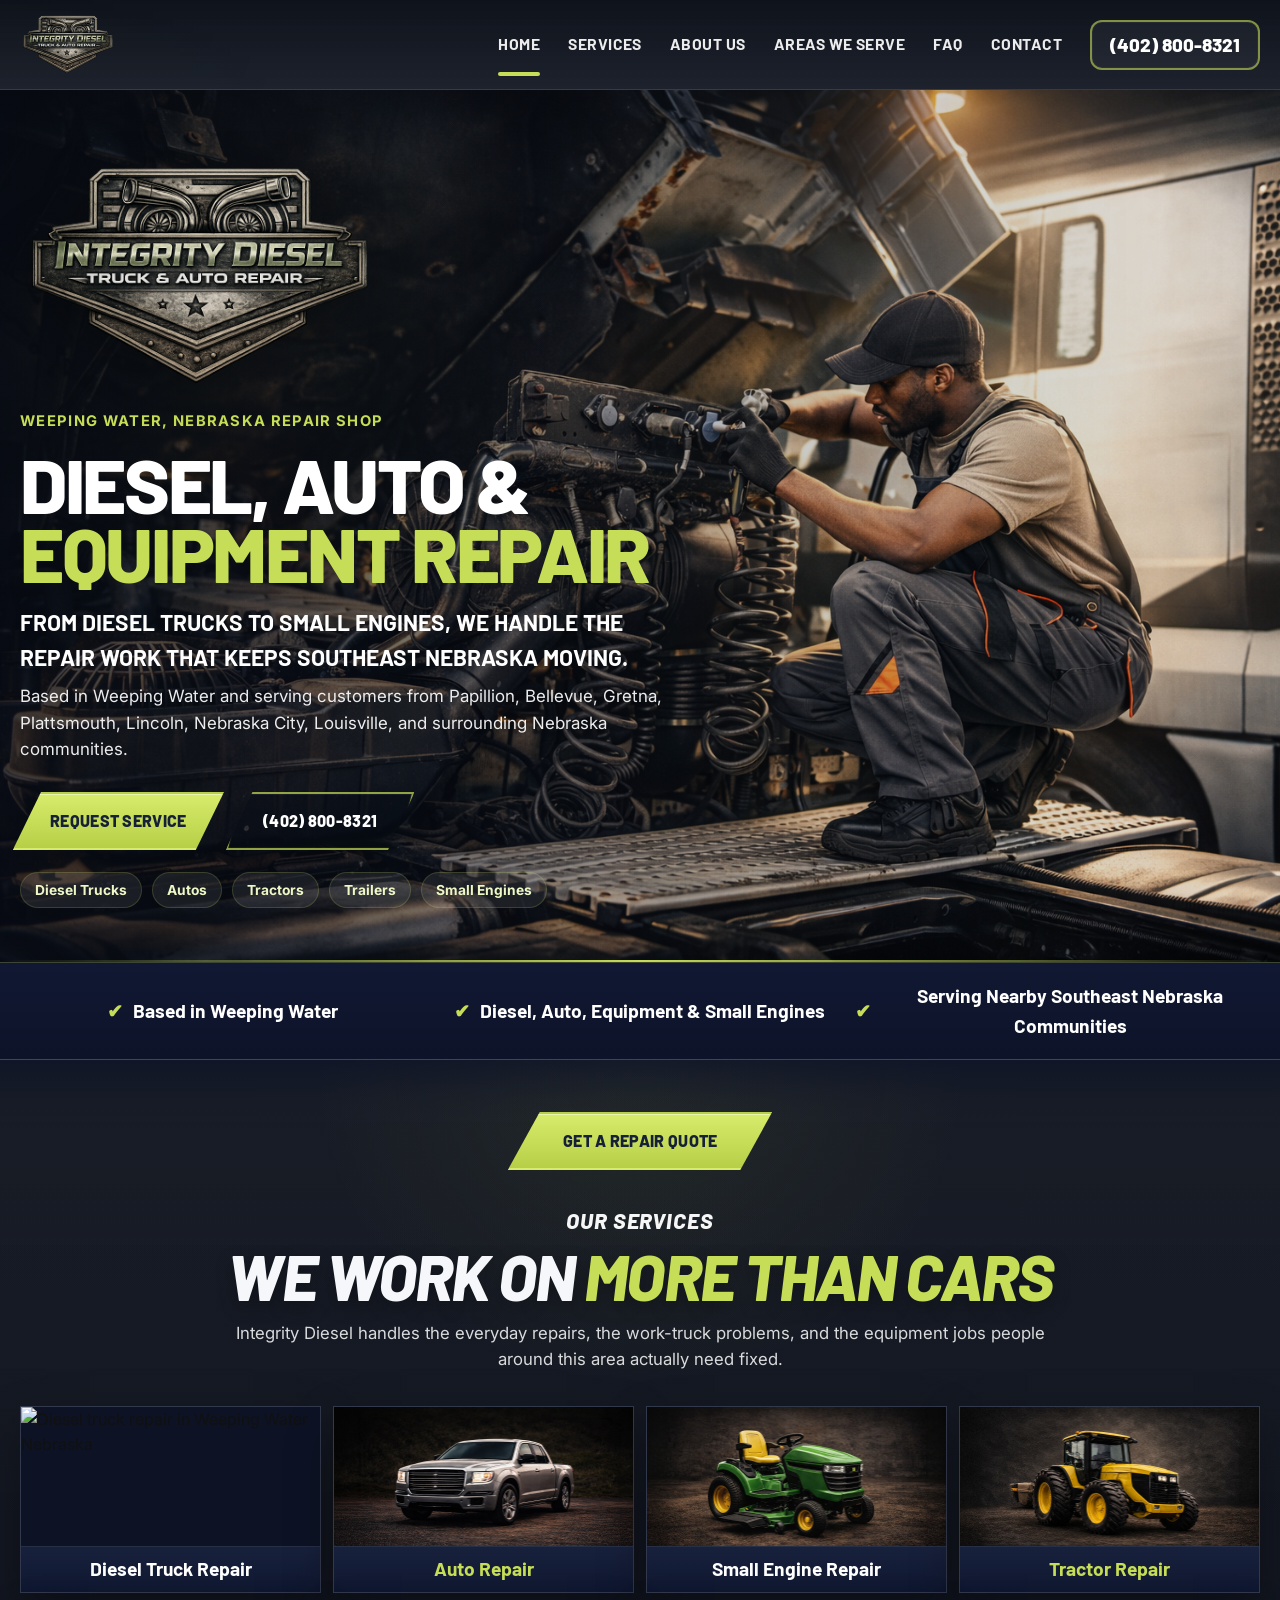
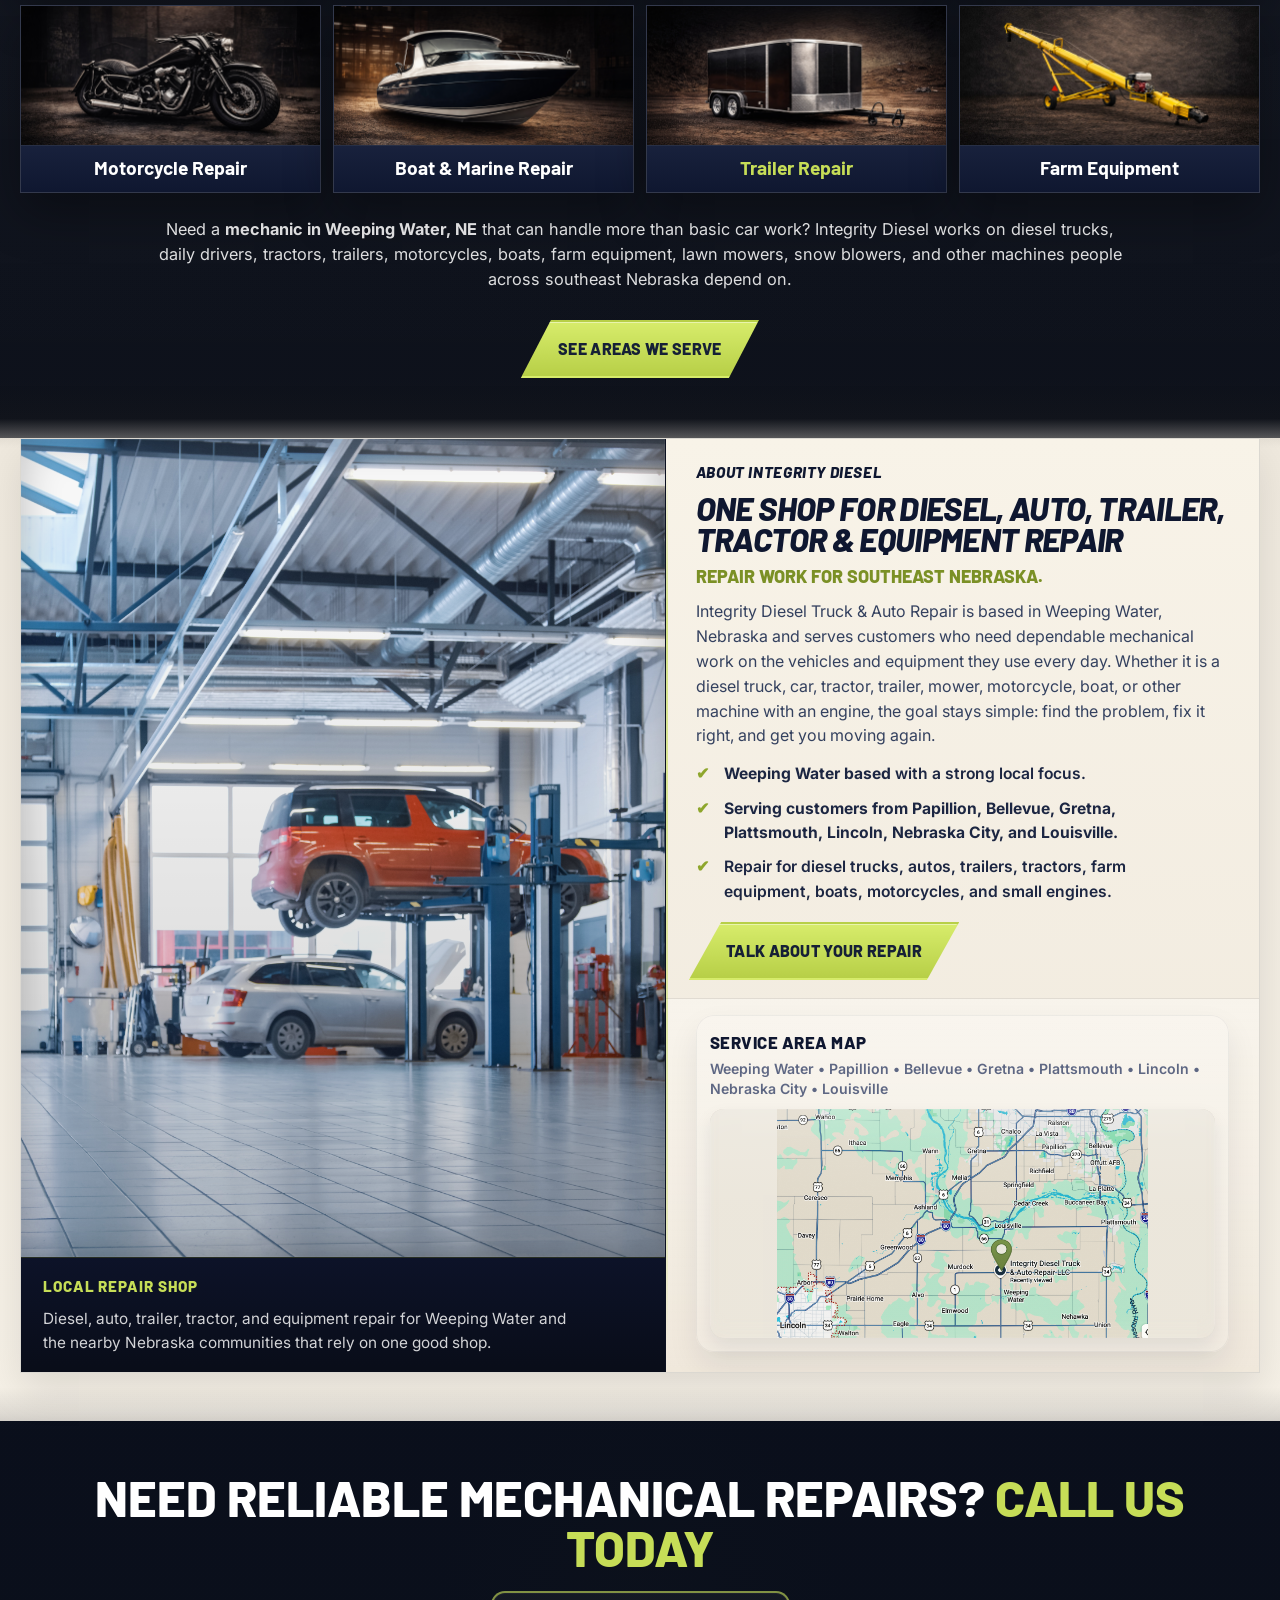
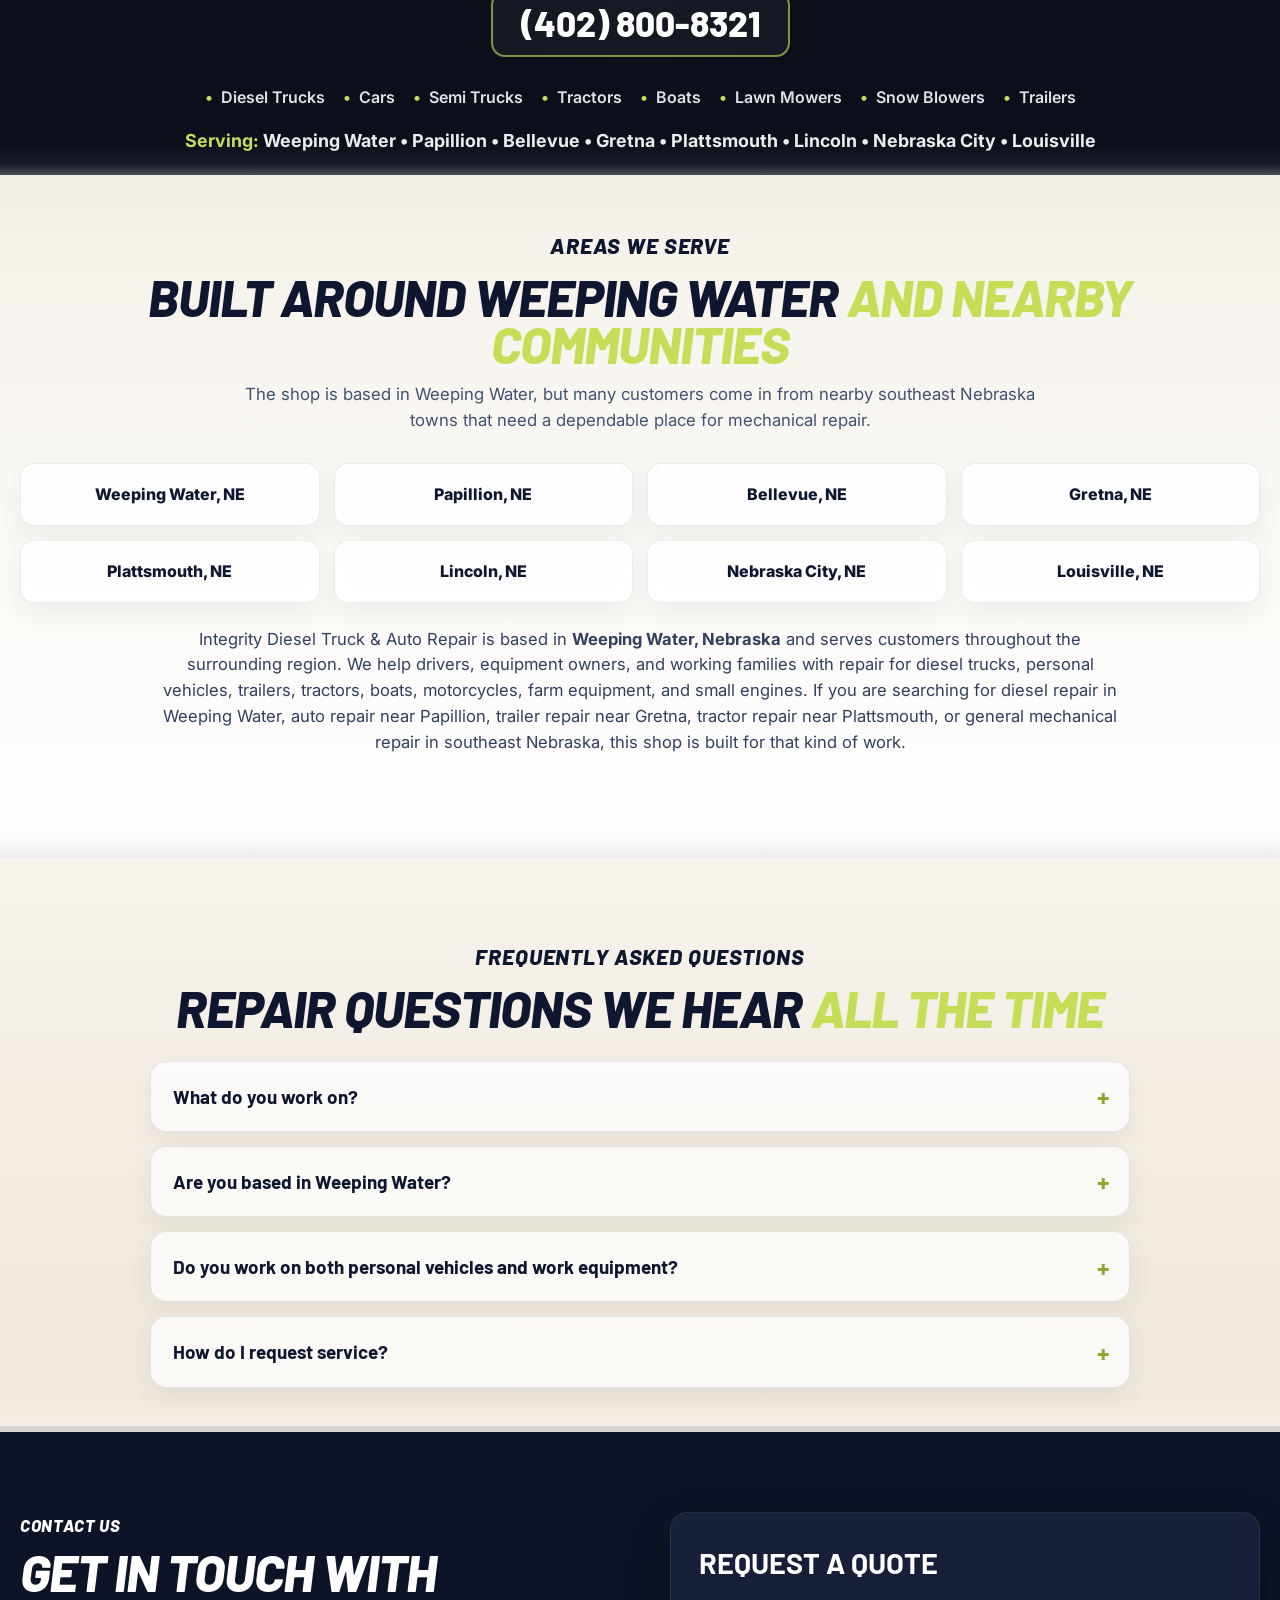
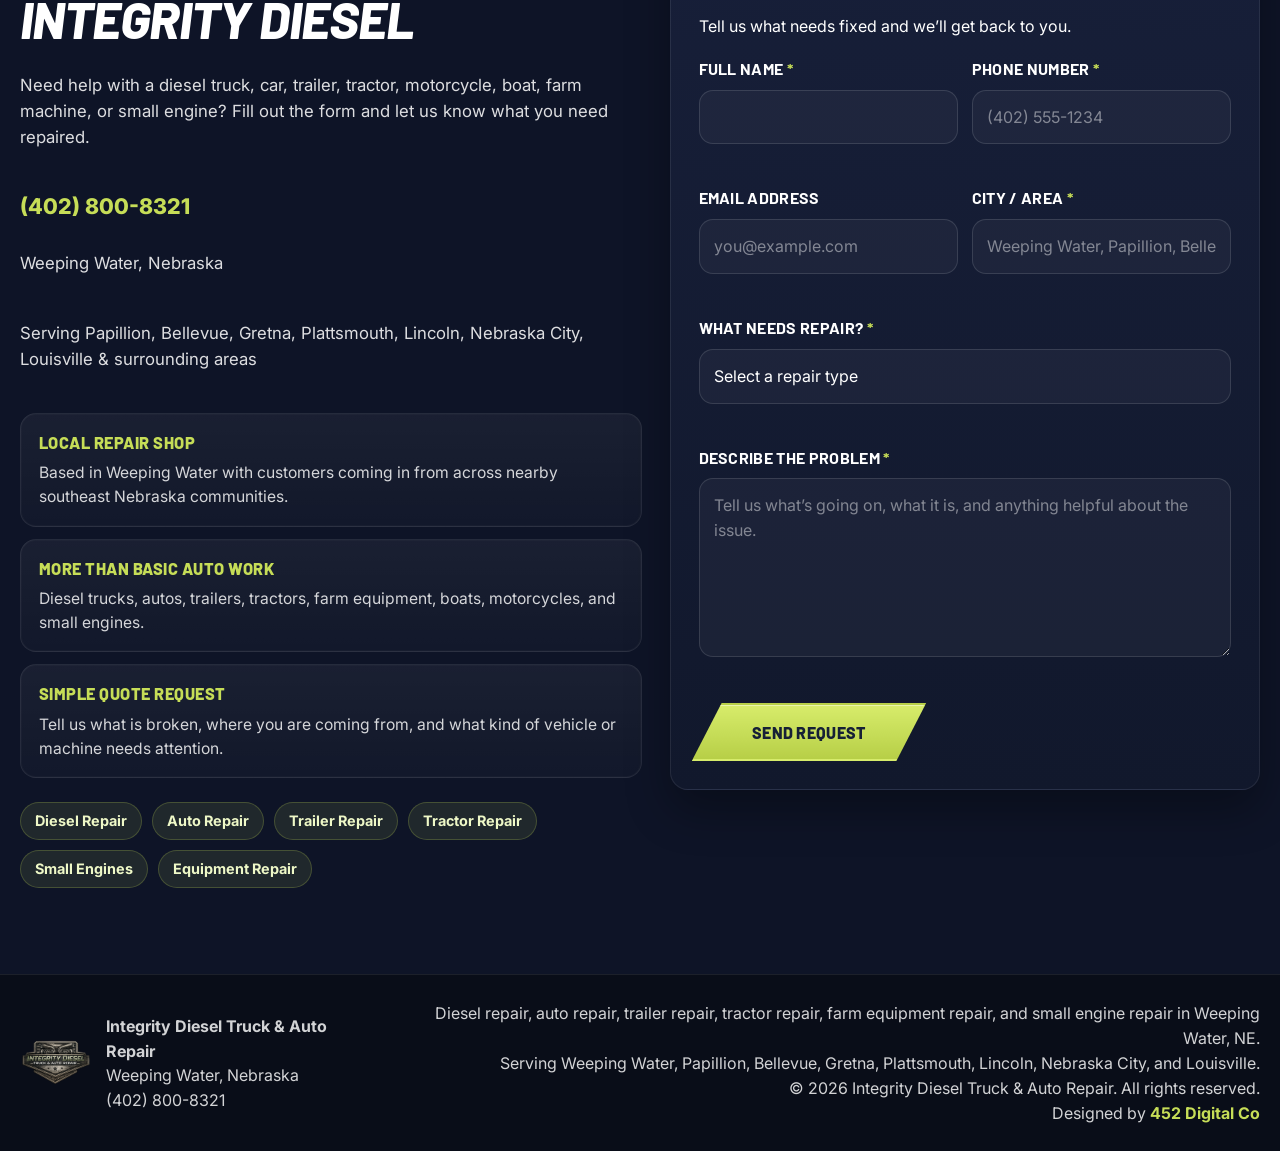
==== index.html @ 26dbccba "Add files via upload" ====
<!doctype html>
<html lang="en">
<head>
  <meta charset="utf-8">
  <meta name="viewport" content="width=device-width, initial-scale=1">

  <title>Integrity Diesel Truck & Auto Repair | Diesel, Auto, Tractor & Equipment Repair in Weeping Water, NE</title>
  <meta name="description" content="Integrity Diesel Truck & Auto Repair provides diesel repair, auto repair, tractor repair, trailer repair, small engine repair, farm equipment repair, and general mechanical work in Weeping Water, Nebraska. Serving Weeping Water, Papillion, Bellevue, Gretna, Plattsmouth, Lincoln, Nebraska City, Louisville, and nearby southeast Nebraska communities.">
  <meta name="theme-color" content="#0d1120">
  <meta name="robots" content="index,follow">
  <link rel="canonical" href="https://integritydieseltruckandauto.com/">

  <meta property="og:title" content="Integrity Diesel Truck & Auto Repair | Weeping Water, NE">
  <meta property="og:description" content="Diesel, auto, trailer, tractor, farm equipment, boat, motorcycle, and small engine repair in Weeping Water, Nebraska and surrounding southeast Nebraska communities.">
  <meta property="og:type" content="website">
  <meta property="og:url" content="https://integritydieseltruckandauto.com/">
  <meta property="og:image" content="https://integritydieseltruckandauto.com/images/header.png">

  <meta name="twitter:card" content="summary_large_image">
  <meta name="twitter:title" content="Integrity Diesel Truck & Auto Repair | Weeping Water, NE">
  <meta name="twitter:description" content="Repair for diesel trucks, cars, tractors, trailers, boats, motorcycles, farm equipment, and small engines in Weeping Water, Nebraska.">
  <meta name="twitter:image" content="https://integritydieseltruckandauto.com/images/header.png">

  <link rel="preconnect" href="https://fonts.googleapis.com">
  <link rel="preconnect" href="https://fonts.gstatic.com" crossorigin>
  <link href="https://fonts.googleapis.com/css2?family=Barlow:ital,wght@0,400;0,500;0,600;0,700;0,800;1,700&family=Inter:wght@400;500;600;700;800&display=swap" rel="stylesheet">

  <link rel="stylesheet" href="css/styles.css">

  <script type="application/ld+json">
  {
    "@context":"https://schema.org",
    "@type":"AutoRepair",
    "@id":"https://integritydieseltruckandauto.com/#business",
    "name":"Integrity Diesel Truck & Auto Repair",
    "url":"https://integritydieseltruckandauto.com/",
    "image":"https://integritydieseltruckandauto.com/images/header.png",
    "telephone":"+1-402-800-8321",
    "priceRange":"$$",
    "description":"Integrity Diesel Truck & Auto Repair provides diesel repair, auto repair, small engine repair, tractor repair, trailer repair, motorcycle repair, boat repair, farm equipment repair, and general mechanical work in Weeping Water, Nebraska.",
    "address":{
      "@type":"PostalAddress",
      "addressLocality":"Weeping Water",
      "addressRegion":"NE",
      "addressCountry":"US"
    },
    "geo":{
      "@type":"GeoCoordinates",
      "latitude":"40.8706",
      "longitude":"-96.1397"
    },
    "areaServed":[
      {"@type":"City","name":"Weeping Water"},
      {"@type":"City","name":"Papillion"},
      {"@type":"City","name":"Bellevue"},
      {"@type":"City","name":"Gretna"},
      {"@type":"City","name":"Plattsmouth"},
      {"@type":"City","name":"Lincoln"},
      {"@type":"City","name":"Nebraska City"},
      {"@type":"City","name":"Louisville"}
    ],
    "serviceType":[
      "Diesel truck repair",
      "Auto repair",
      "Small engine repair",
      "Tractor repair",
      "Trailer repair",
      "Motorcycle repair",
      "Boat repair",
      "Farm equipment repair",
      "General mechanical repair"
    ]
  }
  </script>

  <script type="application/ld+json">
  {
    "@context":"https://schema.org",
    "@type":"ItemList",
    "name":"Integrity Diesel Repair Services",
    "itemListElement":[
      {
        "@type":"Service",
        "position":1,
        "name":"Diesel Truck Repair",
        "areaServed":"Weeping Water, Nebraska"
      },
      {
        "@type":"Service",
        "position":2,
        "name":"Auto Repair",
        "areaServed":"Weeping Water, Nebraska"
      },
      {
        "@type":"Service",
        "position":3,
        "name":"Small Engine Repair",
        "areaServed":"Weeping Water, Nebraska"
      },
      {
        "@type":"Service",
        "position":4,
        "name":"Tractor Repair",
        "areaServed":"Weeping Water, Nebraska"
      },
      {
        "@type":"Service",
        "position":5,
        "name":"Trailer Repair",
        "areaServed":"Weeping Water, Nebraska"
      },
      {
        "@type":"Service",
        "position":6,
        "name":"Motorcycle Repair",
        "areaServed":"Weeping Water, Nebraska"
      },
      {
        "@type":"Service",
        "position":7,
        "name":"Boat and Marine Repair",
        "areaServed":"Weeping Water, Nebraska"
      },
      {
        "@type":"Service",
        "position":8,
        "name":"Farm Equipment Repair",
        "areaServed":"Weeping Water, Nebraska"
      }
    ]
  }
  </script>

  <script type="application/ld+json">
  {
    "@context":"https://schema.org",
    "@type":"FAQPage",
    "mainEntity":[
      {
        "@type":"Question",
        "name":"What do you work on?",
        "acceptedAnswer":{
          "@type":"Answer",
          "text":"Integrity Diesel Truck & Auto Repair works on diesel trucks, cars, semis, tractors, trailers, motorcycles, boats, farm equipment, lawn mowers, snow blowers, and other small engine equipment."
        }
      },
      {
        "@type":"Question",
        "name":"Where are you located?",
        "acceptedAnswer":{
          "@type":"Answer",
          "text":"Integrity Diesel Truck & Auto Repair is based in Weeping Water, Nebraska and serves customers from nearby communities including Papillion, Bellevue, Gretna, Plattsmouth, Lincoln, Nebraska City, Louisville, and surrounding southeast Nebraska areas."
        }
      },
      {
        "@type":"Question",
        "name":"Do you work on both personal vehicles and work equipment?",
        "acceptedAnswer":{
          "@type":"Answer",
          "text":"Yes. The shop handles personal vehicles, diesel trucks, trailers, tractors, farm equipment, and many kinds of small engine machines."
        }
      },
      {
        "@type":"Question",
        "name":"How do I request service?",
        "acceptedAnswer":{
          "@type":"Answer",
          "text":"You can call (402) 800-8321 or fill out the quote request form on the website with your name, city, repair type, and a short description of the issue."
        }
      }
    ]
  }
  </script>
</head>
<body>

  <header class="site-header" id="siteHeader">
    <div class="container header-inner">
      <a href="#top" class="brand" aria-label="Integrity Diesel home">
        <img src="images/diesel-logo.png" alt="Integrity Diesel Truck & Auto Repair logo" width="260" height="140">
      </a>

      <nav class="main-nav" id="mainNav" aria-label="Primary navigation">
        <a href="#top" class="nav-link active" aria-current="page">Home</a>
        <a href="services.html" class="nav-link">Services</a>
        <a href="about.html" class="nav-link">About Us</a>
        <a href="#areas" class="nav-link">Areas We Serve</a>
        <a href="#faq" class="nav-link">FAQ</a>
        <a href="contact.html" class="nav-link">Contact</a>
      </nav>

      <div class="header-actions">
        <a href="tel:4028008321" class="header-phone">(402) 800-8321</a>

        <button class="nav-toggle" id="navToggle" aria-label="Toggle menu" aria-expanded="false" aria-controls="mainNav">
          <span></span>
          <span></span>
          <span></span>
        </button>
      </div>
    </div>
  </header>

  <main id="top">

    <section class="hero">
      <div class="hero-bg">
        <img src="images/header.png" alt="Integrity Diesel Truck and Auto Repair shop in Weeping Water Nebraska" width="1600" height="900">
      </div>

      <div class="hero-overlay"></div>

      <div class="container hero-inner">
        <div class="hero-copy">
          <div class="hero-logo-wrap">
            <img src="images/diesel-logo.png" alt="Integrity Diesel Truck & Auto Repair" width="600" height="320">
          </div>

          <p class="eyebrow">Weeping Water, Nebraska Repair Shop</p>

          <h1>
            Diesel, Auto &amp;<br>
            <span>Equipment Repair</span>
          </h1>

          <p class="hero-subtitle">From diesel trucks to small engines, we handle the repair work that keeps southeast Nebraska moving.</p>
          <p class="hero-location">Based in Weeping Water and serving customers from Papillion, Bellevue, Gretna, Plattsmouth, Lincoln, Nebraska City, Louisville, and surrounding Nebraska communities.</p>

          <div class="hero-buttons">
            <a href="#contact" class="btn btn-skew btn-primary">
              <span>Request Service</span>
            </a>

            <a href="tel:4028008321" class="btn btn-skew btn-outline">
              <span>(402) 800-8321</span>
            </a>
          </div>

          <div class="hero-service-tags" aria-label="Popular repair types">
            <span>Diesel Trucks</span>
            <span>Autos</span>
            <span>Tractors</span>
            <span>Trailers</span>
            <span>Small Engines</span>
          </div>
        </div>
      </div>
    </section>

    <section class="trust-bar">
      <div class="container trust-bar-inner">
        <div class="trust-item">Based in Weeping Water</div>
        <div class="trust-item">Diesel, Auto, Equipment &amp; Small Engines</div>
        <div class="trust-item">Serving Nearby Southeast Nebraska Communities</div>
      </div>
    </section>

    <section class="services-section section-pad" id="services">
      <div class="services-fade-top"></div>

      <div class="container">
        <div class="section-top-button">
          <a href="#contact" class="btn btn-skew btn-primary services-top-btn">
            <span>Get a Repair Quote</span>
          </a>
        </div>

        <div class="section-heading center section-heading-dark services-heading">
          <p class="section-kicker">Our Services</p>
          <h2>We Work on <span>More Than Cars</span></h2>
          <p class="section-lead section-lead-light">Integrity Diesel handles the everyday repairs, the work-truck problems, and the equipment jobs people around this area actually need fixed.</p>
        </div>

        <div class="services-grid">
          <a href="/diesel-truck-repair-weeping-water-ne/" class="service-card" aria-label="Diesel Truck Repair">
            <div class="service-image">
              <img src="images/Diesel-Truck.jpg" alt="Diesel truck repair in Weeping Water Nebraska" loading="lazy" width="1200" height="700">
            </div>
            <div class="service-title">Diesel Truck Repair</div>
          </a>

          <a href="/auto-repair-weeping-water-ne/" class="service-card" aria-label="Auto Repair">
            <div class="service-image">
              <img src="images/cars.jpg" alt="Auto repair in Weeping Water Nebraska" loading="lazy" width="1200" height="700">
            </div>
            <div class="service-title highlight">Auto Repair</div>
          </a>

          <a href="/small-engine-repair-weeping-water-ne/" class="service-card" aria-label="Small Engine Repair">
            <div class="service-image">
              <img src="images/lawnmower.jpg" alt="Small engine repair in Weeping Water Nebraska" loading="lazy" width="1200" height="700">
            </div>
            <div class="service-title">Small Engine Repair</div>
          </a>

          <a href="/tractor-repair-weeping-water-ne/" class="service-card" aria-label="Tractor Repair">
            <div class="service-image">
              <img src="images/Tractor.jpg" alt="Tractor repair in Weeping Water Nebraska" loading="lazy" width="1200" height="700">
            </div>
            <div class="service-title highlight">Tractor Repair</div>
          </a>

          <a href="/motorcycle-repair-weeping-water-ne/" class="service-card" aria-label="Motorcycle Repair">
            <div class="service-image">
              <img src="images/motorcycle.jpg" alt="Motorcycle repair in Weeping Water Nebraska" loading="lazy" width="1200" height="700">
            </div>
            <div class="service-title">Motorcycle Repair</div>
          </a>

          <a href="/boat-repair-weeping-water-ne/" class="service-card" aria-label="Boat and Marine Repair">
            <div class="service-image">
              <img src="images/boat.jpg" alt="Boat and marine repair in Weeping Water Nebraska" loading="lazy" width="1200" height="700">
            </div>
            <div class="service-title">Boat &amp; Marine Repair</div>
          </a>

          <a href="/trailer-repair-weeping-water-ne/" class="service-card" aria-label="Trailer Repair">
            <div class="service-image">
              <img src="images/Trailers.jpg" alt="Trailer repair in Weeping Water Nebraska" loading="lazy" width="1200" height="700">
            </div>
            <div class="service-title highlight">Trailer Repair</div>
          </a>

          <a href="/farm-equipment-repair-weeping-water-ne/" class="service-card" aria-label="Farm Equipment Repair">
            <div class="service-image">
              <img src="images/grainauger.jpg" alt="Farm equipment repair in Weeping Water Nebraska" loading="lazy" width="1200" height="700">
            </div>
            <div class="service-title">Farm Equipment</div>
          </a>
        </div>

        <div class="services-copy">
          <p>
            Need a <strong>mechanic in Weeping Water, NE</strong> that can handle more than basic car work? Integrity Diesel works on diesel trucks, daily drivers, tractors, trailers, motorcycles, boats, farm equipment, lawn mowers, snow blowers, and other machines people across southeast Nebraska depend on.
          </p>
        </div>

        <div class="section-button">
          <a href="#areas" class="btn btn-skew btn-primary">
            <span>See Areas We Serve</span>
          </a>
        </div>
      </div>

      <div class="services-fade-bottom"></div>
    </section>

    <section class="about-section" id="about">
      <div class="about-fade-top"></div>

      <div class="container about-shell">
        <div class="about-grid">
          <div class="about-media">
            <div class="about-image">
              <img src="images/mechanics.jpg" alt="Integrity Diesel mechanic at work" loading="lazy" width="1400" height="1000">
            </div>

            <div class="about-image-caption">
              <span class="about-image-label">Local Repair Shop</span>
              <p>Diesel, auto, trailer, tractor, and equipment repair for Weeping Water and the nearby Nebraska communities that rely on one good shop.</p>
            </div>
          </div>

          <div class="about-side">
            <div class="about-content">
              <div class="section-heading about-heading">
                <p class="section-kicker">About Integrity Diesel</p>
                <h2>One Shop for Diesel, Auto, Trailer, Tractor &amp; Equipment Repair</h2>
              </div>

              <p class="about-subhead">Repair work for southeast Nebraska.</p>

              <p class="about-body">
                Integrity Diesel Truck &amp; Auto Repair is based in Weeping Water, Nebraska and serves customers who need dependable mechanical work on the vehicles and equipment they use every day. Whether it is a diesel truck, car, tractor, trailer, mower, motorcycle, boat, or other machine with an engine, the goal stays simple: find the problem, fix it right, and get you moving again.
              </p>

              <ul class="about-list">
                <li><strong>Weeping Water based</strong> with a strong local focus.</li>
                <li><strong>Serving customers from Papillion, Bellevue, Gretna, Plattsmouth, Lincoln, Nebraska City, and Louisville.</strong></li>
                <li>Repair for diesel trucks, autos, trailers, tractors, farm equipment, boats, motorcycles, and small engines.</li>
              </ul>

              <a href="#contact" class="btn btn-skew btn-primary">
                <span>Talk About Your Repair</span>
              </a>
            </div>

            <div class="about-map">
              <div class="about-map-card">
                <div class="about-map-head">
                  <span>Service Area Map</span>
                  <small>Weeping Water • Papillion • Bellevue • Gretna • Plattsmouth • Lincoln • Nebraska City • Louisville</small>
                </div>

                <div class="about-map-frame">
                  <img src="images/google-map.jpg" alt="Service area map including Weeping Water, Papillion, Bellevue, Gretna, Plattsmouth, Lincoln, Nebraska City, and Louisville" loading="lazy" width="1400" height="800">
                  <div class="about-map-wash"></div>
                  <div class="about-map-glow"></div>
                </div>
              </div>
            </div>
          </div>
        </div>
      </div>

      <div class="about-fade-bottom"></div>
    </section>

    <section class="cta-section">
      <div class="cta-bg"></div>

      <div class="container cta-inner">
        <h2>Need Reliable Mechanical Repairs? <span>Call Us Today</span></h2>

        <a href="tel:4028008321" class="cta-phone">(402) 800-8321</a>

        <ul class="cta-mini-list">
          <li>Diesel Trucks</li>
          <li>Cars</li>
          <li>Semi Trucks</li>
          <li>Tractors</li>
          <li>Boats</li>
          <li>Lawn Mowers</li>
          <li>Snow Blowers</li>
          <li>Trailers</li>
        </ul>

        <p class="cta-bottom-line">
          <span>Serving:</span> Weeping Water • Papillion • Bellevue • Gretna • Plattsmouth • Lincoln • Nebraska City • Louisville
        </p>
      </div>

      <div class="cta-fade-bottom"></div>
    </section>

    <section class="areas-section section-pad" id="areas">
      <div class="container">
        <div class="section-heading center">
          <p class="section-kicker">Areas We Serve</p>
          <h2>Built Around Weeping Water <span>and Nearby Communities</span></h2>
          <p class="section-lead">The shop is based in Weeping Water, but many customers come in from nearby southeast Nebraska towns that need a dependable place for mechanical repair.</p>
        </div>

        <div class="areas-grid">
          <div class="area-box">Weeping Water, NE</div>
          <div class="area-box">Papillion, NE</div>
          <div class="area-box">Bellevue, NE</div>
          <div class="area-box">Gretna, NE</div>
          <div class="area-box">Plattsmouth, NE</div>
          <div class="area-box">Lincoln, NE</div>
          <div class="area-box">Nebraska City, NE</div>
          <div class="area-box">Louisville, NE</div>
        </div>

        <div class="areas-copy">
          <p>
            Integrity Diesel Truck &amp; Auto Repair is based in <strong>Weeping Water, Nebraska</strong> and serves customers throughout the surrounding region. We help drivers, equipment owners, and working families with repair for diesel trucks, personal vehicles, trailers, tractors, boats, motorcycles, farm equipment, and small engines. If you are searching for diesel repair in Weeping Water, auto repair near Papillion, trailer repair near Gretna, tractor repair near Plattsmouth, or general mechanical repair in southeast Nebraska, this shop is built for that kind of work.
          </p>
        </div>
      </div>
    </section>

    <section class="faq-section section-pad" id="faq">
      <div class="container faq-wrap">
        <div class="section-heading center">
          <p class="section-kicker">Frequently Asked Questions</p>
          <h2>Repair Questions We Hear <span>All the Time</span></h2>
        </div>

        <div class="faq-list">
          <details class="faq-item">
            <summary>What do you work on?</summary>
            <div class="faq-answer">
              <p>Integrity Diesel Truck &amp; Auto Repair works on diesel trucks, cars, semis, tractors, trailers, motorcycles, boats, farm equipment, lawn mowers, snow blowers, and other small engine equipment.</p>
            </div>
          </details>

          <details class="faq-item">
            <summary>Are you based in Weeping Water?</summary>
            <div class="faq-answer">
              <p>Yes. The shop is based in Weeping Water, Nebraska and serves customers from nearby communities including Papillion, Bellevue, Gretna, Plattsmouth, Lincoln, Nebraska City, Louisville, and surrounding southeast Nebraska areas.</p>
            </div>
          </details>

          <details class="faq-item">
            <summary>Do you work on both personal vehicles and work equipment?</summary>
            <div class="faq-answer">
              <p>Yes. That includes personal vehicles, diesel trucks, trailers, tractors, farm equipment, and many kinds of small engine machines.</p>
            </div>
          </details>

          <details class="faq-item">
            <summary>How do I request service?</summary>
            <div class="faq-answer">
              <p>You can call <a href="tel:4028008321">(402) 800-8321</a> or fill out the form below with your name, city, repair type, and a short description of what needs fixed.</p>
            </div>
          </details>
        </div>
      </div>
    </section>

    <section class="contact-section section-pad" id="contact">
      <div class="container contact-grid">
        <div class="contact-copy">
          <div class="section-heading">
            <p class="section-kicker">Contact Us</p>
            <h2>Get in Touch With Integrity Diesel</h2>
          </div>

          <p class="contact-intro">
            Need help with a diesel truck, car, trailer, tractor, motorcycle, boat, farm machine, or small engine? Fill out the form and let us know what you need repaired.
          </p>

          <div class="contact-info-list">
            <a href="tel:4028008321">(402) 800-8321</a>
            <p>Weeping Water, Nebraska</p>
            <p>Serving Papillion, Bellevue, Gretna, Plattsmouth, Lincoln, Nebraska City, Louisville &amp; surrounding areas</p>
          </div>

          <div class="contact-feature-box">
            <div class="contact-feature">
              <strong>Local Repair Shop</strong>
              <span>Based in Weeping Water with customers coming in from across nearby southeast Nebraska communities.</span>
            </div>

            <div class="contact-feature">
              <strong>More Than Basic Auto Work</strong>
              <span>Diesel trucks, autos, trailers, tractors, farm equipment, boats, motorcycles, and small engines.</span>
            </div>

            <div class="contact-feature">
              <strong>Simple Quote Request</strong>
              <span>Tell us what is broken, where you are coming from, and what kind of vehicle or machine needs attention.</span>
            </div>
          </div>

          <div class="contact-service-tags" aria-label="Popular repair services">
            <span>Diesel Repair</span>
            <span>Auto Repair</span>
            <span>Trailer Repair</span>
            <span>Tractor Repair</span>
            <span>Small Engines</span>
            <span>Equipment Repair</span>
          </div>
        </div>

        <div class="contact-card">
          <h3>Request a Quote</h3>
          <p>Tell us what needs fixed and we’ll get back to you.</p>

          <div id="formStatus" class="form-status" aria-live="polite" role="status"></div>

          <form id="quoteForm" class="quote-form" action="/quote-form-handler.php" method="post" novalidate>
            <input type="hidden" name="form_source" value="website-contact-form">

            <div class="form-honeypot" aria-hidden="true">
              <label for="website">Website</label>
              <input type="text" id="website" name="website" tabindex="-1" autocomplete="off">
            </div>

            <div class="form-row">
              <div class="form-field">
                <label for="name">Full Name <span>*</span></label>
                <input type="text" id="name" name="name" maxlength="80" autocomplete="name" required>
                <div class="field-error" id="error-name"></div>
              </div>

              <div class="form-field">
                <label for="phone">Phone Number <span>*</span></label>
                <input type="tel" id="phone" name="phone" maxlength="25" autocomplete="tel" placeholder="(402) 555-1234" required>
                <div class="field-error" id="error-phone"></div>
              </div>
            </div>

            <div class="form-row">
              <div class="form-field">
                <label for="email">Email Address</label>
                <input type="email" id="email" name="email" maxlength="120" autocomplete="email" placeholder="you@example.com">
                <div class="field-error" id="error-email"></div>
              </div>

              <div class="form-field">
                <label for="city">City / Area <span>*</span></label>
                <input type="text" id="city" name="city" maxlength="80" autocomplete="address-level2" placeholder="Weeping Water, Papillion, Bellevue, Gretna, etc." required>
                <div class="field-error" id="error-city"></div>
              </div>
            </div>

            <div class="form-field">
              <label for="service">What Needs Repair? <span>*</span></label>
              <select id="service" name="service" required>
                <option value="">Select a repair type</option>
                <option>Diesel Truck Repair</option>
                <option>Auto Repair</option>
                <option>Small Engine Repair</option>
                <option>Tractor Repair</option>
                <option>Trailer Repair</option>
                <option>Motorcycle Repair</option>
                <option>Boat & Marine Repair</option>
                <option>Farm Equipment Repair</option>
                <option>General Mechanical Repair</option>
                <option>Other</option>
              </select>
              <div class="field-error" id="error-service"></div>
            </div>

            <div class="form-field">
              <label for="message">Describe the Problem <span>*</span></label>
              <textarea id="message" name="message" rows="6" maxlength="1500" placeholder="Tell us what’s going on, what it is, and anything helpful about the issue." required></textarea>
              <div class="field-error" id="error-message"></div>
            </div>

            <button type="submit" class="btn btn-skew btn-primary form-submit">
              <span>Send Request</span>
            </button>
          </form>
        </div>
      </div>
    </section>

  </main>

  <footer class="site-footer">
    <div class="container footer-inner">
      <div class="footer-left">
        <img src="images/diesel-logo.png" alt="Integrity Diesel logo" width="220" height="120">
        <div class="footer-business">
          <p><strong>Integrity Diesel Truck &amp; Auto Repair</strong></p>
          <p>Weeping Water, Nebraska</p>
          <p><a href="tel:4028008321">(402) 800-8321</a></p>
        </div>
      </div>

      <div class="footer-right">
        <p>Diesel repair, auto repair, trailer repair, tractor repair, farm equipment repair, and small engine repair in Weeping Water, NE.</p>
        <p>Serving Weeping Water, Papillion, Bellevue, Gretna, Plattsmouth, Lincoln, Nebraska City, and Louisville.</p>
        <p>&copy; <span id="year"></span> Integrity Diesel Truck &amp; Auto Repair. All rights reserved.</p>
        <p>Designed by <a href="https://452digitalco.com/" target="_blank" rel="noopener noreferrer">452 Digital Co</a></p>
      </div>
    </div>
  </footer>

  <script src="js/main.js"></script>
</body>
</html>
---- css/styles.css ----
:root{
  --bg: #070b14;
  --navy: #0f1730;
  --navy-2: #131c35;
  --ink: #111111;
  --white: #ffffff;
  --offwhite: #f4f5f7;
  --soft: #dfe3ea;
  --muted: #aab2c2;
  --line: rgba(255,255,255,.10);
  --lime: #c6dd57;
  --lime-2: #a7c23d;
  --lime-deep: #8ea62c;
  --lime-soft: rgba(198,221,87,.18);
  --shadow: 0 20px 45px rgba(0,0,0,.32);
  --radius: 18px;
  --radius-sm: 12px;
  --header-h: 90px;
  --container: 1240px;
}

*{
  box-sizing: border-box;
}

html{
  scroll-behavior: smooth;
}

body{
  margin: 0;
  font-family: "Inter", sans-serif;
  color: var(--ink);
  background: #fff;
  line-height: 1.55;
  text-rendering: optimizeLegibility;
  -webkit-font-smoothing: antialiased;
}

img{
  max-width: 100%;
  display: block;
}

a{
  text-decoration: none;
  color: inherit;
}

.container{
  width: min(calc(100% - 32px), var(--container));
  margin-inline: auto;
}

.section-pad{
  padding: 86px 0;
}

.section-heading{
  margin-bottom: 30px;
}

.section-heading.center{
  text-align: center;
}

.section-heading-dark .section-kicker,
.section-heading-dark h2{
  color: #fff;
}

.section-kicker{
  margin: 0 0 10px;
  font-family: "Barlow", sans-serif;
  font-style: italic;
  font-weight: 800;
  text-transform: uppercase;
  letter-spacing: .04em;
  color: var(--navy);
  font-size: clamp(1rem, 2vw, 1.35rem);
}

.section-heading h2{
  margin: 0;
  font-family: "Barlow", sans-serif;
  font-style: italic;
  font-weight: 800;
  font-size: clamp(2.1rem, 4vw, 3.8rem);
  line-height: .92;
  color: var(--navy);
  text-transform: uppercase;
  letter-spacing: -.02em;
}

.section-heading h2 span{
  color: var(--lime);
}

.section-lead{
  max-width: 840px;
  margin: 14px auto 0;
  font-size: 1.05rem;
  color: #435172;
}

.section-lead-light{
  color: rgba(255,255,255,.84);
}

.btn{
  position: relative;
  display: inline-flex;
  align-items: center;
  justify-content: center;
  min-height: 58px;
  padding: 0 28px;
  border-radius: 0;
  font-family: "Barlow", sans-serif;
  font-weight: 800;
  font-size: 1rem;
  text-transform: uppercase;
  letter-spacing: .02em;
  transition: .25s ease;
  border: 2px solid transparent;
  cursor: pointer;
  text-align: center;
  overflow: hidden;
}

.btn span{
  position: relative;
  z-index: 2;
}

.btn:hover{
  transform: translateY(-2px);
}

.btn-skew{
  transform: skewX(-14deg);
  clip-path: polygon(7% 0, 100% 0, 93% 100%, 0 100%);
}

.btn-skew span{
  transform: skewX(14deg);
}

.btn-primary{
  background: linear-gradient(180deg, #d7ec6b 0%, #b7cf47 100%);
  color: #162036;
  box-shadow:
    0 14px 28px rgba(167,194,61,.22),
    inset 0 1px 0 rgba(255,255,255,.45);
}

.btn-primary:hover{
  filter: brightness(1.04);
}

.btn-outline{
  border-color: rgba(198,221,87,.72);
  color: var(--white);
  background: rgba(7,11,20,.38);
  box-shadow: inset 0 0 0 1px rgba(255,255,255,.05);
}

.btn-outline:hover{
  background: rgba(198,221,87,.12);
}

.site-header{
  position: sticky;
  top: 0;
  z-index: 1000;
  height: var(--header-h);
  background:
    linear-gradient(180deg, rgba(7,11,20,.97), rgba(10,15,27,.92)),
    radial-gradient(circle at top left, rgba(198,221,87,.08), transparent 32%);
  backdrop-filter: blur(10px);
  border-bottom: 1px solid rgba(198,221,87,.22);
}

.site-header.scrolled{
  box-shadow: 0 12px 30px rgba(0,0,0,.28);
}

.header-inner{
  height: 100%;
  display: flex;
  align-items: center;
  gap: 28px;
}

.brand{
  display: flex;
  align-items: center;
  flex: 0 0 auto;
}

.brand img{
  height: 64px;
  width: auto;
  object-fit: contain;
}

.main-nav{
  display: flex;
  align-items: center;
  gap: 28px;
  margin-left: auto;
}

.nav-link{
  position: relative;
  font-family: "Barlow", sans-serif;
  font-weight: 700;
  text-transform: uppercase;
  letter-spacing: .03em;
  color: rgba(255,255,255,.92);
  font-size: .98rem;
  padding: 8px 0;
}

.nav-link::after{
  content: "";
  position: absolute;
  left: 0;
  bottom: -11px;
  width: 0;
  height: 4px;
  border-radius: 999px;
  background: var(--lime);
  transition: width .25s ease;
}

.nav-link:hover::after,
.nav-link.active::after{
  width: 100%;
}

.header-actions{
  display: flex;
  align-items: center;
  gap: 14px;
  flex: 0 0 auto;
}

.header-phone{
  display: inline-flex;
  align-items: center;
  justify-content: center;
  min-height: 50px;
  padding: 0 18px;
  border: 2px solid rgba(198,221,87,.6);
  border-radius: 12px;
  color: var(--white);
  font-family: "Barlow", sans-serif;
  font-weight: 800;
  font-size: 1.18rem;
  background: rgba(255,255,255,.04);
  box-shadow: inset 0 0 0 1px rgba(255,255,255,.04);
}

.header-phone:hover{
  background: rgba(198,221,87,.12);
}

.nav-toggle{
  display: none;
  width: 50px;
  height: 50px;
  border: 1px solid rgba(255,255,255,.15);
  border-radius: 12px;
  background: rgba(255,255,255,.04);
  padding: 0;
  cursor: pointer;
}

.nav-toggle span{
  display: block;
  width: 22px;
  height: 2px;
  margin: 5px auto;
  background: #fff;
  border-radius: 999px;
  transition: .25s ease;
}

.hero{
  position: relative;
  min-height: calc(100svh - var(--header-h));
  background: #0b1020;
  overflow: hidden;
}

.hero::after{
  content: "";
  position: absolute;
  left: 0;
  right: 0;
  bottom: 0;
  height: 2px;
  background: linear-gradient(90deg, transparent, var(--lime), transparent);
  z-index: 2;
}

.hero-bg,
.hero-bg img,
.hero-overlay{
  position: absolute;
  inset: 0;
}

.hero-bg img{
  width: 100%;
  height: 100%;
  object-fit: cover;
}

.hero-overlay{
  background:
    linear-gradient(90deg, rgba(7,11,20,.80) 0%, rgba(8,12,22,.60) 30%, rgba(8,12,22,.22) 62%, rgba(8,12,22,.10) 100%),
    radial-gradient(circle at 16% 26%, rgba(198,221,87,.08), transparent 28%);
}

.hero-inner{
  position: relative;
  z-index: 2;
  min-height: calc(100svh - var(--header-h));
  display: grid;
  grid-template-columns: minmax(0, 720px);
  gap: 0;
  align-items: center;
  padding: 48px 0 34px;
}

.hero-copy{
  color: var(--white);
  padding: 20px 0;
  max-width: 660px;
}

.hero-logo-wrap{
  max-width: 360px;
  margin-bottom: 12px;
}

.hero-logo-wrap img{
  width: 100%;
  height: auto;
  filter: drop-shadow(0 10px 22px rgba(0,0,0,.25));
}

.eyebrow{
  margin: 0 0 16px;
  color: var(--lime);
  text-transform: uppercase;
  letter-spacing: .09em;
  font-weight: 700;
  font-size: .92rem;
}

.hero h1{
  margin: 0;
  font-family: "Barlow", sans-serif;
  font-weight: 800;
  font-size: clamp(2.9rem, 6vw, 5.7rem);
  line-height: .9;
  text-transform: uppercase;
  letter-spacing: -.03em;
}

.hero h1 span{
  color: var(--lime);
}

.hero-subtitle{
  margin: 18px 0 8px;
  font-family: "Barlow", sans-serif;
  font-size: clamp(1.08rem, 1.8vw, 1.42rem);
  font-weight: 700;
  text-transform: uppercase;
}

.hero-location{
  margin: 0;
  color: rgba(255,255,255,.92);
  font-size: 1.06rem;
  max-width: 680px;
}

.hero-buttons{
  display: flex;
  flex-wrap: wrap;
  gap: 16px;
  margin-top: 30px;
}

.hero-service-tags{
  display: flex;
  flex-wrap: wrap;
  gap: 10px;
  margin-top: 22px;
}

.hero-service-tags span{
  display: inline-flex;
  align-items: center;
  justify-content: center;
  min-height: 36px;
  padding: 0 14px;
  border-radius: 999px;
  background: rgba(255,255,255,.08);
  border: 1px solid rgba(198,221,87,.18);
  color: #eef8c7;
  font-size: .86rem;
  font-weight: 700;
}

.trust-bar{
  position: relative;
  background: linear-gradient(180deg, #111833 0%, #0d1328 100%);
  border-top: 1px solid rgba(198,221,87,.25);
  border-bottom: 1px solid rgba(198,221,87,.25);
}

.trust-bar-inner{
  display: grid;
  grid-template-columns: repeat(3, 1fr);
  gap: 12px;
  padding: 18px 0;
}

.trust-item{
  display: flex;
  align-items: center;
  justify-content: center;
  text-align: center;
  font-family: "Barlow", sans-serif;
  font-size: clamp(1rem, 1.5vw, 1.28rem);
  font-weight: 700;
  color: #fff;
}

.trust-item::before{
  content: "✔";
  margin-right: 10px;
  color: var(--lime);
  font-weight: 900;
}

.services-section{
  position: relative;
  background:
    linear-gradient(180deg, rgba(8,12,22,.95), rgba(8,12,22,.98)),
    url("../images/hero-shop-bg.jpg") center/cover no-repeat;
  overflow: hidden;
  padding-top: 52px;
  padding-bottom: 70px;
}

.services-fade-top{
  position: absolute;
  inset: 0 0 auto 0;
  height: 70px;
  background: linear-gradient(180deg, rgba(13,19,40,.70) 0%, rgba(13,19,40,.18) 55%, rgba(13,19,40,0) 100%);
  pointer-events: none;
  z-index: 1;
}

.services-fade-bottom{
  position: absolute;
  left: 0;
  right: 0;
  bottom: 0;
  height: 70px;
  background: linear-gradient(180deg, rgba(8,12,22,0) 0%, rgba(36,34,31,.18) 58%, rgba(239,233,222,.48) 100%);
  pointer-events: none;
  z-index: 1;
}

.services-section::before{
  content: "";
  position: absolute;
  inset: 0;
  background:
    radial-gradient(circle at top center, rgba(198,221,87,.07), transparent 28%),
    linear-gradient(180deg, rgba(255,255,255,.02), rgba(255,255,255,0));
  pointer-events: none;
}

.section-top-button{
  display: flex;
  justify-content: center;
  margin-top: 0;
  margin-bottom: 34px;
  position: relative;
  z-index: 4;
}

.services-top-btn{
  min-width: 250px;
}

.services-heading{
  position: relative;
  z-index: 3;
  margin-bottom: 34px;
}

.services-heading .section-kicker{
  color: rgba(255,255,255,.96);
}

.services-heading h2{
  font-size: clamp(2.8rem, 5vw, 4.8rem);
  letter-spacing: -.03em;
  color: #f5f7fb;
  text-shadow: 0 6px 18px rgba(0,0,0,.28);
}

.services-heading h2 span{
  color: var(--lime);
  text-shadow: 0 6px 18px rgba(0,0,0,.26);
}

.services-grid{
  display: grid;
  grid-template-columns: repeat(4, minmax(0, 1fr));
  gap: 14px;
  position: relative;
  z-index: 3;
}

.service-card{
  overflow: hidden;
  border-radius: 0;
  background: #12192e;
  border: 1px solid rgba(255,255,255,.14);
  box-shadow: var(--shadow);
  transition: transform .25s ease, box-shadow .25s ease, border-color .25s ease;
}

.service-card:hover{
  transform: translateY(-5px);
  box-shadow: 0 24px 48px rgba(0,0,0,.28);
  border-color: rgba(198,221,87,.4);
}

.service-image{
  aspect-ratio: 2.15 / 1;
  overflow: hidden;
  background: #0d1325;
}

.service-image img{
  width: 100%;
  height: 100%;
  object-fit: cover;
  transition: transform .4s ease;
}

.service-card:hover .service-image img{
  transform: scale(1.05);
}

.service-title{
  padding: 13px 12px 14px;
  text-align: center;
  color: #fff;
  font-family: "Barlow", sans-serif;
  font-size: 1.32rem;
  font-weight: 700;
  line-height: 1.05;
  border-top: 1px solid rgba(255,255,255,.10);
  background: linear-gradient(180deg, #18213c 0%, #0f1730 100%);
}

.service-title.highlight{
  color: var(--lime);
}

.services-copy{
  max-width: 980px;
  margin: 24px auto 0;
  text-align: center;
  color: rgba(255,255,255,.86);
  position: relative;
  z-index: 3;
  font-size: 1.02rem;
}

.section-button{
  display: flex;
  justify-content: center;
  margin-top: 28px;
  position: relative;
  z-index: 3;
}

.about-section{
  position: relative;
  background: linear-gradient(180deg, #efe9de 0%, #f6f1e7 100%);
  padding: 0 0 56px;
  overflow: hidden;
  margin-top: -10px;
}

.about-fade-top{
  position: absolute;
  top: 0;
  left: 0;
  right: 0;
  height: 38px;
  background: linear-gradient(180deg, rgba(239,233,222,.10) 0%, rgba(239,233,222,.42) 45%, rgba(239,233,222,.78) 100%);
  z-index: 1;
  pointer-events: none;
}

.about-fade-bottom{
  position: absolute;
  left: 0;
  right: 0;
  bottom: 0;
  height: 42px;
  background: linear-gradient(180deg, rgba(246,241,231,0) 0%, rgba(12,17,33,.10) 62%, rgba(12,17,33,.20) 100%);
  z-index: 1;
  pointer-events: none;
}

.about-shell{
  position: relative;
  z-index: 2;
  margin-top: 0;
}

.about-grid{
  display: grid;
  grid-template-columns: 1fr .92fr;
  gap: 0;
  align-items: stretch;
  border: 1px solid rgba(18,25,46,.10);
  overflow: hidden;
  box-shadow: 0 18px 38px rgba(0,0,0,.10);
  background: #f3eee4;
  min-height: 0;
}

.about-media{
  display: grid;
  grid-template-rows: minmax(300px, 1fr) auto;
  background: #0c1121;
  border-right: 1px solid rgba(15,23,48,.08);
}

.about-image{
  position: relative;
  min-height: 0;
  overflow: hidden;
  background: #0c1121;
}

.about-image::before{
  content:"";
  position:absolute;
  inset:0;
  background:
    linear-gradient(180deg, rgba(255,255,255,.08) 0%, rgba(255,255,255,0) 16%, rgba(0,0,0,.16) 100%);
  pointer-events:none;
  z-index: 2;
}

.about-image::after{
  content:"";
  position:absolute;
  inset:0;
  box-shadow:
    inset 0 0 40px rgba(0,0,0,.24),
    inset 0 0 0 1px rgba(255,255,255,.05);
  pointer-events:none;
  z-index: 2;
}

.about-image img{
  width: 100%;
  height: 100%;
  object-fit: cover;
  object-position: center center;
  filter: saturate(.94) contrast(1.02) brightness(.97);
  transform: scale(1.025);
}

.about-image-caption{
  padding: 16px 22px 18px;
  background:
    linear-gradient(180deg, rgba(13,19,40,.98), rgba(9,13,24,.98));
  border-top: 1px solid rgba(198,221,87,.16);
  color: rgba(255,255,255,.9);
}

.about-image-label{
  display: inline-block;
  margin-bottom: 8px;
  font-family: "Barlow", sans-serif;
  font-size: .95rem;
  font-weight: 800;
  text-transform: uppercase;
  letter-spacing: .06em;
  color: var(--lime);
}

.about-image-caption p{
  margin: 0;
  font-size: .96rem;
  line-height: 1.55;
  color: rgba(255,255,255,.82);
  max-width: 540px;
}

.about-side{
  display: grid;
  grid-template-rows: auto auto;
  min-width: 0;
  background: linear-gradient(180deg, #f8f3e8 0%, #efe8dc 100%);
  position: relative;
}

.about-side::before{
  content: "";
  position: absolute;
  left: 0;
  top: 24px;
  bottom: 24px;
  width: 2px;
  background: linear-gradient(180deg, rgba(198,221,87,0), rgba(198,221,87,.8) 18%, rgba(198,221,87,.45) 82%, rgba(198,221,87,0));
  opacity: .8;
}

.about-content{
  padding: 22px 30px 18px;
  color: #0f1730;
  border-bottom: 1px solid rgba(15,23,48,.08);
  position: relative;
}

.about-heading{
  margin-bottom: 12px;
}

.about-heading .section-kicker,
.about-heading h2{
  color: #0f1730;
}

.about-heading .section-kicker{
  font-size: .96rem;
  margin-bottom: 8px;
}

.about-heading h2{
  font-size: clamp(1.65rem, 2.55vw, 2.45rem);
  line-height: .95;
  max-width: 540px;
}

.about-subhead{
  margin: 0 0 14px;
  font-family: "Barlow", sans-serif;
  font-size: 1.12rem;
  font-weight: 800;
  line-height: 1.02;
  text-transform: uppercase;
  color: #7b9026;
  max-width: 460px;
}

.about-body{
  margin: 0 0 14px;
  font-size: 1rem;
  color: #34415f;
}

.about-list{
  list-style: none;
  margin: 0 0 18px;
  padding: 0;
  max-width: 520px;
}

.about-list li{
  position: relative;
  padding-left: 28px;
  margin-bottom: 10px;
  font-size: .98rem;
  font-weight: 600;
  color: #1c2642;
}

.about-list li::before{
  content: "✔";
  position: absolute;
  left: 0;
  top: 0;
  color: var(--lime-deep);
  font-weight: 900;
}

.about-map{
  padding: 16px 30px 20px;
  background:
    linear-gradient(180deg, rgba(255,255,255,.20), rgba(255,255,255,.04)),
    linear-gradient(180deg, #f6f1e7 0%, #efe7da 100%);
}

.about-map-card{
  display: grid;
  gap: 10px;
  padding: 14px;
  border-radius: 18px;
  background:
    linear-gradient(180deg, rgba(255,255,255,.42), rgba(255,255,255,.20)),
    linear-gradient(180deg, #f4eee2 0%, #eee6d9 100%);
  box-shadow:
    0 14px 30px rgba(15,23,48,.08),
    inset 0 0 0 1px rgba(15,23,48,.05);
}

.about-map-head{
  display: grid;
  gap: 4px;
}

.about-map-head span{
  font-family: "Barlow", sans-serif;
  font-size: 1.05rem;
  font-weight: 800;
  text-transform: uppercase;
  letter-spacing: .03em;
  color: #0f1730;
}

.about-map-head small{
  color: #5e6783;
  font-size: .88rem;
  font-weight: 600;
  line-height: 1.42;
}

.about-map-frame{
  position: relative;
  width: 100%;
  aspect-ratio: 2.2 / 1;
  overflow: hidden;
  border-radius: 14px;
  background: #e9e1d3;
  box-shadow:
    inset 0 0 0 1px rgba(15,23,48,.06),
    0 8px 18px rgba(15,23,48,.08);
}

.about-map-frame img{
  width: 100%;
  height: 100%;
  object-fit: contain;
  object-position: center center;
  background:
    radial-gradient(circle at center, rgba(255,255,255,.25), rgba(255,255,255,0) 60%),
    #ece6da;
  filter: saturate(.86) contrast(.98) brightness(1.01);
  opacity: .98;
}

.about-map-wash{
  position: absolute;
  inset: 0;
  background:
    linear-gradient(180deg, rgba(255,255,255,.16) 0%, rgba(248,243,232,.05) 42%, rgba(239,232,220,.08) 100%);
  pointer-events: none;
}

.about-map-glow{
  position: absolute;
  inset: 0;
  box-shadow:
    inset 0 18px 22px rgba(255,255,255,.08),
    inset 0 -10px 14px rgba(239,232,220,.12),
    inset 0 0 0 1px rgba(255,255,255,.08);
  pointer-events: none;
}

.cta-section{
  position: relative;
  overflow: hidden;
  color: var(--white);
  background: #0c1121;
  margin-top: -8px;
}

.cta-bg{
  position: absolute;
  inset: 0;
  background:
    linear-gradient(180deg, rgba(10,15,27,.94), rgba(10,15,27,.96)),
    radial-gradient(circle at center, rgba(198,221,87,.14), transparent 30%),
    url("../images/hero-shop-bg.jpg") center/cover no-repeat;
}

.cta-inner{
  position: relative;
  z-index: 2;
  padding: 52px 0 28px;
  text-align: center;
}

.cta-inner h2{
  margin: 0 0 18px;
  font-family: "Barlow", sans-serif;
  font-size: clamp(2rem, 4vw, 3.1rem);
  font-weight: 800;
  line-height: 1;
  text-transform: uppercase;
}

.cta-inner h2 span{
  color: var(--lime);
}

.cta-phone{
  display: inline-flex;
  align-items: center;
  justify-content: center;
  min-height: 66px;
  padding: 0 28px;
  border: 2px solid rgba(198,221,87,.62);
  border-radius: 14px;
  color: var(--white);
  font-family: "Barlow", sans-serif;
  font-size: clamp(1.45rem, 3vw, 2.2rem);
  font-weight: 800;
  background: rgba(255,255,255,.04);
  margin-bottom: 18px;
  box-shadow: 0 0 0 1px rgba(255,255,255,.04) inset;
}

.cta-phone:hover{
  background: rgba(198,221,87,.10);
}

.cta-mini-list{
  list-style: none;
  padding: 0;
  margin: 10px 0 18px;
  display: flex;
  flex-wrap: wrap;
  justify-content: center;
  gap: 8px 18px;
  color: rgba(255,255,255,.88);
  font-weight: 600;
}

.cta-mini-list li{
  position: relative;
}

.cta-mini-list li::before{
  content: "•";
  color: var(--lime);
  margin-right: 8px;
}

.cta-bottom-line{
  margin: 0;
  font-size: 1.12rem;
  font-weight: 700;
  color: rgba(255,255,255,.92);
}

.cta-bottom-line span{
  color: var(--lime);
}

.cta-fade-bottom{
  position: absolute;
  left: 0;
  right: 0;
  bottom: 0;
  height: 42px;
  background: linear-gradient(180deg, rgba(12,17,33,0) 0%, rgba(126,132,143,.10) 55%, rgba(246,247,249,.42) 100%);
  z-index: 1;
  pointer-events: none;
}

.faq-section{
  position: relative;
  background: linear-gradient(180deg, #f7f4ee 0%, #f1eadf 62%, #efe7da 100%);
  padding-top: 82px;
  padding-bottom: 44px;
  overflow: hidden;
}

.faq-section::after{
  content: "";
  position: absolute;
  left: 0;
  right: 0;
  bottom: 0;
  height: 76px;
  background: linear-gradient(
    180deg,
    rgba(239,231,218,0) 0%,
    rgba(241,235,225,.56) 58%,
    rgba(243,238,232,.96) 100%
  );
  pointer-events: none;
  z-index: 1;
}

.faq-wrap{
  position: relative;
  z-index: 2;
  max-width: 980px;
}

.faq-list{
  display: grid;
  gap: 14px;
}

.faq-item{
  border: 1px solid rgba(15,23,48,.10);
  border-radius: 16px;
  background: rgba(255,255,255,.72);
  box-shadow: 0 10px 24px rgba(0,0,0,.05);
  overflow: hidden;
}

.faq-item summary{
  list-style: none;
  cursor: pointer;
  position: relative;
  padding: 20px 56px 20px 22px;
  font-family: "Barlow", sans-serif;
  font-size: 1.18rem;
  font-weight: 700;
  color: #0f1730;
}

.faq-item summary::-webkit-details-marker{
  display: none;
}

.faq-item summary::after{
  content: "+";
  position: absolute;
  right: 20px;
  top: 50%;
  transform: translateY(-50%);
  font-size: 1.6rem;
  font-weight: 700;
  color: var(--lime-deep);
}

.faq-item[open] summary::after{
  content: "–";
}

.faq-answer{
  padding: 0 22px 20px;
}

.faq-answer p{
  margin: 0;
  color: #33405f;
  font-size: 1rem;
  line-height: 1.7;
}

.faq-answer a{
  color: #1f2e52;
  font-weight: 700;
}

.areas-section{
  position: relative;
  z-index: 2;
  margin-top: -8px;
  background: linear-gradient(180deg, #f3eee8 0%, #f7f4ee 18%, #ffffff 100%);
  padding-top: 54px;
}

.areas-section::before{
  content: "";
  position: absolute;
  inset: 0 0 auto 0;
  height: 62px;
  background: linear-gradient(
    180deg,
    rgba(243,238,232,.96) 0%,
    rgba(243,238,232,.58) 44%,
    rgba(243,238,232,0) 100%
  );
  pointer-events: none;
  z-index: 1;
}

.areas-section::after{
  content: "";
  position: absolute;
  left: 0;
  right: 0;
  bottom: 0;
  height: 52px;
  background: linear-gradient(
    180deg,
    rgba(255,255,255,0) 0%,
    rgba(243,246,250,.26) 62%,
    rgba(14,20,39,.08) 100%
  );
  pointer-events: none;
  z-index: 1;
}

.areas-section .container{
  position: relative;
  z-index: 2;
}

.areas-grid{
  display: grid;
  grid-template-columns: repeat(4, 1fr);
  gap: 14px;
  margin-bottom: 24px;
}

.area-box{
  padding: 18px 14px;
  border-radius: 14px;
  background: rgba(255,255,255,.84);
  border: 1px solid rgba(16,22,42,.08);
  box-shadow: 0 10px 24px rgba(0,0,0,.05);
  text-align: center;
  font-weight: 800;
  color: var(--navy);
  backdrop-filter: blur(4px);
}

.areas-copy{
  max-width: 980px;
  margin: 0 auto;
  text-align: center;
  color: #32405e;
  font-size: 1.04rem;
}

.contact-section{
  position: relative;
  background: #0e1427;
  color: #fff;
  margin-top: -6px;
}

.contact-section::before{
  content: "";
  position: absolute;
  inset: 0 0 auto 0;
  height: 56px;
  background: linear-gradient(
    180deg,
    rgba(14,20,39,0) 0%,
    rgba(14,20,39,.22) 26%,
    rgba(14,20,39,.62) 74%,
    rgba(14,20,39,.96) 100%
  );
  pointer-events: none;
  z-index: 1;
}

.contact-grid{
  position: relative;
  z-index: 2;
  display: grid;
  grid-template-columns: 1fr .95fr;
  gap: 28px;
  align-items: start;
}

.contact-section .section-kicker,
.contact-section .section-heading h2{
  color: #fff;
}

.contact-copy{
  display: flex;
  flex-direction: column;
  justify-content: flex-start;
}

.contact-copy p{
  color: rgba(255,255,255,.86);
  font-size: 1.05rem;
}

.contact-intro{
  margin: 0 0 18px;
}

.contact-info-list{
  display: grid;
  gap: 10px;
  margin-top: 22px;
}

.contact-info-list a{
  color: var(--lime);
  font-weight: 800;
  font-size: 1.35rem;
}

.contact-card{
  background: linear-gradient(180deg, #171f39 0%, #11182c 100%);
  border: 1px solid rgba(255,255,255,.08);
  border-radius: 18px;
  padding: 28px;
  box-shadow: var(--shadow);
}

.contact-card h3{
  margin-top: 0;
  font-family: "Barlow", sans-serif;
  font-size: 1.8rem;
  text-transform: uppercase;
}

.contact-feature-box{
  display: grid;
  gap: 12px;
  margin-top: 24px;
  margin-bottom: 18px;
}

.contact-feature{
  padding: 16px 18px;
  border-radius: 16px;
  background: linear-gradient(180deg, rgba(255,255,255,.05), rgba(255,255,255,.02));
  border: 1px solid rgba(255,255,255,.08);
  box-shadow: inset 0 0 0 1px rgba(255,255,255,.02);
}

.contact-feature strong{
  display: block;
  margin-bottom: 6px;
  font-family: "Barlow", sans-serif;
  font-size: 1.02rem;
  font-weight: 800;
  text-transform: uppercase;
  color: var(--lime);
  letter-spacing: .03em;
}

.contact-feature span{
  display: block;
  color: rgba(255,255,255,.82);
  font-size: .98rem;
  line-height: 1.55;
}

.contact-service-tags{
  display: flex;
  flex-wrap: wrap;
  gap: 10px;
  margin-top: 6px;
}

.contact-service-tags span{
  display: inline-flex;
  align-items: center;
  justify-content: center;
  min-height: 38px;
  padding: 0 14px;
  border-radius: 999px;
  background: rgba(198,221,87,.10);
  border: 1px solid rgba(198,221,87,.22);
  color: #eef8c7;
  font-size: .9rem;
  font-weight: 700;
}

.site-footer{
  background: #090d18;
  color: rgba(255,255,255,.82);
  border-top: 1px solid rgba(255,255,255,.08);
}

.footer-inner{
  display: flex;
  align-items: center;
  justify-content: space-between;
  gap: 24px;
  padding: 26px 0;
}

.footer-left{
  display: flex;
  align-items: center;
  gap: 14px;
}

.footer-left img{
  width: 72px;
  height: auto;
}

.footer-left p,
.footer-right p{
  margin: 0;
}

.footer-right{
  text-align: right;
}

.footer-right a{
  color: var(--lime);
  font-weight: 700;
}

.form-status{
  display: none;
  margin-bottom: 18px;
  padding: 14px 16px;
  border-radius: 14px;
  font-size: .98rem;
  font-weight: 600;
  line-height: 1.5;
  border: 1px solid transparent;
}

.form-status.show{
  display: block;
}

.form-status.success{
  background: rgba(198,221,87,.14);
  border-color: rgba(198,221,87,.38);
  color: #e9f5b6;
  box-shadow: inset 0 0 0 1px rgba(255,255,255,.02);
}

.form-status.error{
  background: rgba(255,93,93,.10);
  border-color: rgba(255,93,93,.28);
  color: #ffd1d1;
}

.quote-form{
  display: grid;
  gap: 16px;
  margin-top: 18px;
}

.form-row{
  display: grid;
  grid-template-columns: 1fr 1fr;
  gap: 14px;
}

.form-field{
  display: grid;
  gap: 8px;
}

.form-field label{
  font-family: "Barlow", sans-serif;
  font-weight: 700;
  font-size: 1rem;
  letter-spacing: .02em;
  text-transform: uppercase;
  color: #fff;
}

.form-field label span{
  color: var(--lime);
}

.quote-form input,
.quote-form select,
.quote-form textarea{
  width: 100%;
  border: 1px solid rgba(255,255,255,.12);
  border-radius: 14px;
  background: rgba(255,255,255,.04);
  color: #fff;
  font: inherit;
  padding: 14px 14px;
  outline: none;
  transition: border-color .2s ease, box-shadow .2s ease, background .2s ease;
}

.quote-form input::placeholder,
.quote-form textarea::placeholder{
  color: rgba(255,255,255,.45);
}

.quote-form select{
  appearance: none;
  -webkit-appearance: none;
  -moz-appearance: none;
}

.quote-form option{
  color: #111;
}

.quote-form textarea{
  resize: vertical;
  min-height: 150px;
}

.quote-form input:focus,
.quote-form select:focus,
.quote-form textarea:focus{
  border-color: rgba(198,221,87,.6);
  box-shadow: 0 0 0 3px rgba(198,221,87,.12);
  background: rgba(255,255,255,.06);
}

.quote-form input.input-error,
.quote-form select.input-error,
.quote-form textarea.input-error{
  border-color: rgba(255,93,93,.55);
  box-shadow: 0 0 0 3px rgba(255,93,93,.10);
}

.field-error{
  min-height: 18px;
  font-size: .88rem;
  color: #ffb7b7;
  font-weight: 600;
}

.form-submit{
  width: fit-content;
  min-width: 220px;
  margin-top: 4px;
}

.form-honeypot{
  position: absolute !important;
  left: -9999px !important;
  width: 1px !important;
  height: 1px !important;
  overflow: hidden !important;
}

@media (min-width: 981px){
  .services-grid{
    gap: 12px;
  }

  .service-title{
    font-size: 1.2rem;
    padding: 12px 10px 13px;
  }
}

@media (max-width: 1200px){
  .hero-inner{
    grid-template-columns: 1fr;
  }

  .services-grid{
    grid-template-columns: repeat(3, minmax(0, 1fr));
  }

  .about-grid{
    grid-template-columns: 1fr;
    min-height: auto;
  }

  .about-media{
    grid-template-rows: minmax(320px, 1fr) auto;
    border-right: 0;
    border-bottom: 1px solid rgba(15,23,48,.08);
  }

  .about-side::before{
    display: none;
  }

  .about-map{
    padding: 20px 24px 24px;
  }

  .about-map-frame{
    max-width: none;
  }

  .areas-grid{
    grid-template-columns: repeat(3, 1fr);
  }
}

@media (max-width: 980px){
  :root{
    --header-h: 82px;
  }

  .nav-toggle{
    display: inline-block;
  }

  .main-nav{
    position: absolute;
    top: calc(100% + 10px);
    left: 16px;
    right: 16px;
    margin-left: 0;
    display: grid;
    gap: 0;
    background: rgba(9,13,25,.98);
    border: 1px solid rgba(255,255,255,.08);
    border-radius: 18px;
    padding: 10px;
    box-shadow: 0 20px 45px rgba(0,0,0,.35);
    opacity: 0;
    visibility: hidden;
    transform: translateY(-10px);
    pointer-events: none;
    transition: .25s ease;
  }

  .main-nav.open{
    opacity: 1;
    visibility: visible;
    transform: translateY(0);
    pointer-events: auto;
  }

  .nav-link{
    padding: 14px 12px;
    border-radius: 12px;
  }

  .nav-link:hover{
    background: rgba(255,255,255,.04);
  }

  .nav-link::after{
    display: none;
  }

  .header-phone{
    display: none;
  }

  .hero{
    min-height: auto;
  }

  .hero-inner{
    min-height: auto;
    grid-template-columns: 1fr;
    padding: 38px 0 22px;
  }

  .trust-bar-inner{
    grid-template-columns: 1fr;
  }

  .services-section{
    padding-top: 42px;
    padding-bottom: 58px;
  }

  .services-fade-bottom{
    height: 48px;
  }

  .section-top-button{
    margin-bottom: 26px;
  }

  .services-grid{
    grid-template-columns: repeat(2, minmax(0, 1fr));
  }

  .service-image{
    aspect-ratio: 1.95 / 1;
  }

  .about-section{
    margin-top: -6px;
  }

  .faq-section{
    padding-top: 70px;
    padding-bottom: 40px;
  }

  .faq-section::after{
    height: 62px;
  }

  .areas-section{
    padding-top: 48px;
  }

  .contact-grid{
    grid-template-columns: 1fr;
  }

  .areas-grid{
    grid-template-columns: repeat(2, 1fr);
  }

  .footer-inner{
    flex-direction: column;
    align-items: flex-start;
  }

  .footer-right{
    text-align: left;
  }

  .form-row{
    grid-template-columns: 1fr;
  }
}

@media (max-width: 640px){
  .container{
    width: min(calc(100% - 24px), var(--container));
  }

  .section-pad{
    padding: 58px 0;
  }

  .brand img{
    height: 52px;
  }

  .site-header{
    height: 76px;
  }

  .hero-inner{
    padding: 28px 0 18px;
  }

  .hero-logo-wrap{
    max-width: 265px;
    margin-bottom: 8px;
  }

  .hero h1{
    font-size: clamp(2.15rem, 10vw, 3.25rem);
  }

  .hero-subtitle{
    font-size: 1rem;
  }

  .hero-location{
    font-size: .98rem;
  }

  .hero-buttons{
    flex-direction: column;
  }

  .btn,
  .btn-primary,
  .btn-outline{
    width: 100%;
  }

  .btn-skew{
    transform: none;
    clip-path: none;
    border-radius: 12px;
  }

  .btn-skew span{
    transform: none;
  }

  .hero-service-tags{
    gap: 8px;
  }

  .hero-service-tags span{
    min-height: 34px;
    font-size: .82rem;
    padding: 0 12px;
  }

  .services-section{
    padding-top: 34px;
    padding-bottom: 46px;
  }

  .section-top-button{
    margin-bottom: 22px;
  }

  .services-heading h2{
    font-size: clamp(2.2rem, 9vw, 3rem);
  }

  .services-grid{
    grid-template-columns: 1fr;
  }

  .service-image{
    aspect-ratio: 2 / 1;
  }

  .service-title{
    font-size: 1.3rem;
  }

  .about-media{
    grid-template-rows: 260px auto;
  }

  .about-content{
    padding: 24px 22px 18px;
  }

  .about-heading h2{
    font-size: clamp(2rem, 9vw, 2.35rem);
  }

  .about-subhead{
    font-size: 1rem;
  }

  .about-image-caption{
    padding: 14px 18px 16px;
  }

  .faq-item summary{
    padding: 18px 50px 18px 18px;
    font-size: 1.04rem;
  }

  .faq-answer{
    padding: 0 18px 18px;
  }

  .about-map{
    padding: 16px 22px 20px;
  }

  .about-map-card{
    padding: 14px;
    border-radius: 16px;
  }

  .about-map-head span{
    font-size: 1rem;
  }

  .about-map-frame{
    aspect-ratio: 1.7 / 1;
  }

  .areas-section{
    padding-top: 42px;
  }

  .cta-phone{
    width: 100%;
    padding: 0 16px;
    font-size: 1.45rem;
  }

  .cta-mini-list{
    gap: 6px 14px;
    font-size: .95rem;
  }

  .areas-grid{
    grid-template-columns: 1fr;
  }

  .contact-card{
    padding: 22px;
  }

  .contact-feature{
    padding: 14px 16px;
  }

  .contact-service-tags{
    gap: 8px;
  }

  .contact-service-tags span{
    min-height: 36px;
    font-size: .86rem;
    padding: 0 12px;
  }

  .form-submit{
    width: 100%;
  }

  .form-status{
    font-size: .94rem;
  }

  .quote-form input,
  .quote-form select,
  .quote-form textarea{
    padding: 13px 13px;
  }

  .footer-left{
    align-items: flex-start;
  }

  .footer-left img{
    width: 58px;
  }
}
/* =========================
   SERVICES PAGE
========================= */

.services-hero{
  position: relative;
  overflow: hidden;
  min-height: calc(84svh - var(--header-h));
  background: #09101f;
}

.services-hero-bg,
.services-hero-bg img,
.services-hero-overlay{
  position: absolute;
  inset: 0;
}

.services-hero-bg img{
  width: 100%;
  height: 100%;
  object-fit: cover;
}

.services-hero-overlay{
  background:
    linear-gradient(90deg, rgba(7,11,20,.92) 0%, rgba(8,12,22,.78) 42%, rgba(8,12,22,.44) 72%, rgba(8,12,22,.26) 100%),
    radial-gradient(circle at 18% 20%, rgba(198,221,87,.12), transparent 30%);
}

.services-hero-inner{
  position: relative;
  z-index: 2;
  display: grid;
  grid-template-columns: minmax(0, 1.15fr) minmax(300px, .75fr);
  gap: 34px;
  align-items: center;
  min-height: calc(84svh - var(--header-h));
  padding: 56px 0 42px;
}

.services-hero-copy{
  color: #fff;
  max-width: 760px;
}

.services-hero-kicker{
  margin: 0 0 14px;
  color: var(--lime);
  text-transform: uppercase;
  letter-spacing: .09em;
  font-weight: 800;
  font-size: .96rem;
}

.services-hero-copy h1{
  margin: 0;
  font-family: "Barlow", sans-serif;
  font-weight: 800;
  font-size: clamp(2.8rem, 6vw, 5.5rem);
  line-height: .92;
  text-transform: uppercase;
  letter-spacing: -.03em;
  color: #fff;
}

.services-hero-copy h1 span{
  color: var(--lime);
}

.services-hero-text{
  margin: 18px 0 0;
  max-width: 760px;
  color: rgba(255,255,255,.9);
  font-size: 1.08rem;
}

.services-hero-buttons{
  display: flex;
  flex-wrap: wrap;
  gap: 16px;
  margin-top: 30px;
}

.services-hero-panel{
  background: linear-gradient(180deg, rgba(20,29,53,.94), rgba(12,18,33,.94));
  border: 1px solid rgba(198,221,87,.24);
  border-radius: 20px;
  box-shadow: 0 24px 48px rgba(0,0,0,.28);
  overflow: hidden;
}

.services-hero-panel-head{
  padding: 18px 22px;
  font-family: "Barlow", sans-serif;
  font-size: 1.2rem;
  font-weight: 800;
  text-transform: uppercase;
  letter-spacing: .03em;
  color: #13203a;
  background: linear-gradient(180deg, #d8ec6f 0%, #b8cf48 100%);
}

.services-hero-list{
  list-style: none;
  margin: 0;
  padding: 18px 22px 20px;
  display: grid;
  gap: 12px;
}

.services-hero-list li{
  position: relative;
  padding-left: 24px;
  color: rgba(255,255,255,.9);
  font-weight: 700;
}

.services-hero-list li::before{
  content: "✔";
  position: absolute;
  left: 0;
  top: 0;
  color: var(--lime);
  font-weight: 900;
}

.services-intro-band{
  position: relative;
  background: linear-gradient(180deg, #121b34 0%, #0c1327 100%);
  border-top: 1px solid rgba(198,221,87,.22);
  border-bottom: 1px solid rgba(198,221,87,.18);
}

.services-intro-band-inner{
  display: grid;
  grid-template-columns: repeat(3, 1fr);
  gap: 16px;
  padding: 22px 0;
}

.services-intro-stat{
  text-align: center;
  color: rgba(255,255,255,.88);
}

.services-intro-stat strong{
  display: block;
  margin-bottom: 6px;
  font-family: "Barlow", sans-serif;
  font-size: 1.18rem;
  font-weight: 800;
  color: #fff;
  text-transform: uppercase;
}

.services-intro-stat span{
  font-size: .98rem;
}

.services-categories{
  background:
    linear-gradient(180deg, #f7f4ee 0%, #f1eadf 42%, #ece5d8 100%);
}

.service-category-grid{
  display: grid;
  grid-template-columns: repeat(3, minmax(0, 1fr));
  gap: 18px;
}

.service-category-card{
  position: relative;
  display: flex;
  flex-direction: column;
  overflow: hidden;
  border-radius: 18px;
  background: rgba(255,255,255,.94);
  border: 1px solid rgba(15,23,48,.08);
  box-shadow: 0 14px 30px rgba(0,0,0,.07);
  transition: transform .25s ease, box-shadow .25s ease, border-color .25s ease;
}

.service-category-card:hover{
  transform: translateY(-5px);
  box-shadow: 0 22px 42px rgba(0,0,0,.10);
  border-color: rgba(198,221,87,.24);
}

.service-category-media{
  position: relative;
  aspect-ratio: 2 / 1;
  overflow: hidden;
  background: #0d1325;
}

.service-category-media::after{
  content: "";
  position: absolute;
  inset: 0;
  background:
    linear-gradient(180deg, rgba(7,11,20,.04) 0%, rgba(7,11,20,.14) 100%),
    linear-gradient(0deg, rgba(7,11,20,.28), rgba(7,11,20,0));
  pointer-events: none;
}

.service-category-media img{
  width: 100%;
  height: 100%;
  object-fit: cover;
  transition: transform .45s ease;
}

.service-category-card:hover .service-category-media img{
  transform: scale(1.05);
}

.service-category-number{
  position: absolute;
  top: 14px;
  left: 14px;
  z-index: 2;
  display: inline-flex;
  align-items: center;
  justify-content: center;
  min-width: 52px;
  height: 40px;
  padding: 0 12px;
  border-radius: 999px;
  background: rgba(15,23,48,.84);
  color: #fff;
  font-family: "Barlow", sans-serif;
  font-weight: 800;
  font-size: .95rem;
  letter-spacing: .04em;
  border: 1px solid rgba(255,255,255,.10);
  box-shadow: 0 8px 18px rgba(0,0,0,.22);
}

.service-category-content{
  display: flex;
  flex-direction: column;
  flex: 1 1 auto;
  padding: 20px 20px 22px;
}

.service-category-content h3{
  margin: 0 0 10px;
  font-family: "Barlow", sans-serif;
  font-size: 1.48rem;
  line-height: 1;
  text-transform: uppercase;
  color: #0f1730;
}

.service-category-content p{
  margin: 0;
  color: #40506f;
  font-size: .98rem;
  line-height: 1.65;
}

.service-category-link{
  display: inline-flex;
  align-items: center;
  gap: 8px;
  margin-top: auto;
  padding-top: 16px;
  font-weight: 800;
  color: var(--navy);
}

.service-category-link::after{
  content: "→";
  transition: transform .2s ease;
}

.service-category-card:hover .service-category-link::after{
  transform: translateX(4px);
}

/* DARK CARDS */
.service-category-card.featured,
.service-category-card:nth-child(5),
.service-category-card:nth-child(9){
  background: linear-gradient(180deg, #15203a 0%, #0f1730 100%);
  border-color: rgba(198,221,87,.20);
}

.service-category-card.featured .service-category-content h3,
.service-category-card.featured .service-category-content p,
.service-category-card.featured .service-category-link,
.service-category-card:nth-child(5) .service-category-content h3,
.service-category-card:nth-child(5) .service-category-content p,
.service-category-card:nth-child(5) .service-category-link,
.service-category-card:nth-child(9) .service-category-content h3,
.service-category-card:nth-child(9) .service-category-content p,
.service-category-card:nth-child(9) .service-category-link{
  color: #fff;
}

.service-category-card.featured .service-category-number,
.service-category-card:nth-child(5) .service-category-number,
.service-category-card:nth-child(9) .service-category-number{
  background: rgba(198,221,87,.92);
  color: #13203a;
}

/* LIME CARDS */
.service-category-card:nth-child(3),
.service-category-card:nth-child(8),
.service-category-card.accent-card{
  background: linear-gradient(180deg, #d8ec70 0%, #b7cf47 100%);
  border-color: rgba(142,166,44,.26);
}

.service-category-card:nth-child(3) .service-category-content h3,
.service-category-card:nth-child(3) .service-category-content p,
.service-category-card:nth-child(3) .service-category-link,
.service-category-card:nth-child(8) .service-category-content h3,
.service-category-card:nth-child(8) .service-category-content p,
.service-category-card:nth-child(8) .service-category-link,
.service-category-card.accent-card .service-category-content h3,
.service-category-card.accent-card .service-category-content p,
.service-category-card.accent-card .service-category-link{
  color: #13203a;
}

.service-category-card:nth-child(3) .service-category-number,
.service-category-card:nth-child(8) .service-category-number,
.service-category-card.accent-card .service-category-number{
  background: rgba(19,32,58,.90);
  color: #fff;
}

/* WHITE CARDS */
.service-category-card:nth-child(2),
.service-category-card:nth-child(4),
.service-category-card:nth-child(7),
.service-category-card:nth-child(10),
.service-category-card:nth-child(11){
  background: rgba(255,255,255,.94);
}

.service-category-card:nth-child(2) .service-category-content h3,
.service-category-card:nth-child(4) .service-category-content h3,
.service-category-card:nth-child(7) .service-category-content h3,
.service-category-card:nth-child(10) .service-category-content h3,
.service-category-card:nth-child(11) .service-category-content h3{
  color: #0f1730;
}

.service-category-card:nth-child(2) .service-category-content p,
.service-category-card:nth-child(4) .service-category-content p,
.service-category-card:nth-child(7) .service-category-content p,
.service-category-card:nth-child(10) .service-category-content p,
.service-category-card:nth-child(11) .service-category-content p{
  color: #40506f;
}

.service-category-card:nth-child(2) .service-category-link,
.service-category-card:nth-child(4) .service-category-link,
.service-category-card:nth-child(7) .service-category-link,
.service-category-card:nth-child(10) .service-category-link,
.service-category-card:nth-child(11) .service-category-link{
  color: var(--navy);
}

.service-category-card:nth-child(2) .service-category-number,
.service-category-card:nth-child(4) .service-category-number,
.service-category-card:nth-child(7) .service-category-number,
.service-category-card:nth-child(10) .service-category-number,
.service-category-card:nth-child(11) .service-category-number{
  background: rgba(15,23,48,.84);
  color: #fff;
}

.machines-section{
  position: relative;
  background:
    linear-gradient(180deg, rgba(8,12,22,.96), rgba(8,12,22,.98)),
    url("../images/hero-shop-bg.jpg") center/cover no-repeat;
  overflow: hidden;
  color: #fff;
}

.machines-grid{
  display: grid;
  grid-template-columns: 1fr .92fr;
  gap: 28px;
  align-items: center;
  padding: 72px 0;
}

.machines-copy h2{
  margin: 0 0 16px;
  font-family: "Barlow", sans-serif;
  font-size: clamp(2.1rem, 4vw, 3.5rem);
  line-height: .94;
  text-transform: uppercase;
}

.machines-copy h2 span{
  color: var(--lime);
}

.machines-copy p{
  margin: 0 0 16px;
  color: rgba(255,255,255,.88);
  font-size: 1.03rem;
}

.machines-panel{
  padding: 24px;
  border-radius: 20px;
  background: linear-gradient(180deg, rgba(20,29,53,.88), rgba(10,15,27,.88));
  border: 1px solid rgba(198,221,87,.18);
  box-shadow: 0 20px 42px rgba(0,0,0,.28);
}

.machines-chip-wrap{
  display: flex;
  flex-wrap: wrap;
  gap: 10px;
}

.machines-chip-wrap span{
  display: inline-flex;
  align-items: center;
  justify-content: center;
  min-height: 40px;
  padding: 0 14px;
  border-radius: 999px;
  background: rgba(255,255,255,.06);
  border: 1px solid rgba(198,221,87,.18);
  color: #eef8c7;
  font-size: .9rem;
  font-weight: 700;
}

.services-why{
  background: linear-gradient(180deg, #ffffff 0%, #f7f9fc 100%);
}

.services-why-grid{
  display: grid;
  grid-template-columns: repeat(3, minmax(0, 1fr));
  gap: 18px;
}

.services-why-card{
  padding: 26px 22px;
  border-radius: 18px;
  background: #fff;
  border: 1px solid rgba(15,23,48,.08);
  box-shadow: 0 12px 28px rgba(0,0,0,.05);
}

.services-why-card h3{
  margin: 0 0 12px;
  font-family: "Barlow", sans-serif;
  font-size: 1.35rem;
  text-transform: uppercase;
  color: var(--navy);
}

.services-why-card p{
  margin: 0;
  color: #445474;
}

.services-cta-strip{
  background: linear-gradient(180deg, #111833 0%, #0b1122 100%);
  border-top: 1px solid rgba(198,221,87,.20);
  border-bottom: 1px solid rgba(198,221,87,.20);
}

.services-cta-strip-inner{
  display: flex;
  align-items: center;
  justify-content: space-between;
  gap: 20px;
  padding: 28px 0;
}

.services-cta-kicker{
  margin: 0 0 6px;
  text-transform: uppercase;
  letter-spacing: .08em;
  color: var(--lime);
  font-weight: 800;
  font-size: .92rem;
}

.services-cta-strip-inner h2{
  margin: 0;
  font-family: "Barlow", sans-serif;
  font-size: clamp(1.9rem, 3vw, 2.7rem);
  line-height: .95;
  text-transform: uppercase;
  color: #fff;
}

.services-cta-actions{
  display: flex;
  flex-wrap: wrap;
  gap: 14px;
}

.services-faq{
  background: linear-gradient(180deg, #f6f1e7 0%, #efe7da 100%);
}

@media (max-width: 1200px){
  .services-hero-inner{
    grid-template-columns: 1fr;
  }

  .service-category-grid{
    grid-template-columns: repeat(2, minmax(0, 1fr));
  }

  .machines-grid{
    grid-template-columns: 1fr;
  }
}

@media (max-width: 980px){
  .services-intro-band-inner{
    grid-template-columns: 1fr;
  }

  .services-cta-strip-inner{
    flex-direction: column;
    align-items: flex-start;
  }

  .services-why-grid{
    grid-template-columns: 1fr;
  }
}

@media (max-width: 640px){
  .services-hero-inner{
    padding: 34px 0 28px;
  }

  .services-hero-copy h1{
    font-size: clamp(2.2rem, 10vw, 3.4rem);
  }

  .services-hero-buttons{
    flex-direction: column;
  }

  .service-category-grid{
    grid-template-columns: 1fr;
  }

  .service-category-content{
    padding: 18px 18px 20px;
  }

  .service-category-content h3{
    font-size: 1.28rem;
  }

  .machines-grid{
    padding: 56px 0;
  }

  .machines-panel{
    padding: 18px;
  }

  .services-cta-actions{
    width: 100%;
    flex-direction: column;
  }

  .services-cta-actions .btn{
    width: 100%;
  }
}
/* =========================
   ABOUT PAGE - REBUILT
========================= */

.about-intro{
  position: relative;
  background:
    linear-gradient(180deg, rgba(8,12,22,.95), rgba(8,12,22,.97)),
    radial-gradient(circle at top left, rgba(198,221,87,.10), transparent 28%);
  color: #fff;
  padding: 54px 0 46px;
  border-bottom: 1px solid rgba(198,221,87,.18);
}

.about-intro-inner{
  max-width: 980px;
}

.about-intro-kicker{
  margin: 0 0 10px;
  font-family: "Barlow", sans-serif;
  font-style: italic;
  font-weight: 800;
  text-transform: uppercase;
  letter-spacing: .05em;
  color: var(--lime);
  font-size: clamp(1rem, 2vw, 1.2rem);
}

.about-intro h1{
  margin: 0;
  font-family: "Barlow", sans-serif;
  font-weight: 800;
  font-size: clamp(2.2rem, 5vw, 4.5rem);
  line-height: .94;
  text-transform: uppercase;
  letter-spacing: -.03em;
}

.about-intro-text{
  margin: 16px 0 0;
  max-width: 860px;
  color: rgba(255,255,255,.88);
  font-size: 1.05rem;
}

.about-story-block{
  background: linear-gradient(180deg, #f6f1e7 0%, #efe8dc 100%);
}

.about-story-grid{
  display: grid;
  grid-template-columns: minmax(0, .92fr) minmax(0, 1.08fr);
  gap: 28px;
  align-items: center;
}

.about-story-photo{
  overflow: hidden;
  border-radius: 18px;
  box-shadow: 0 18px 38px rgba(0,0,0,.12);
  background: #10182e;
}

.about-story-photo img{
  width: 100%;
  height: 100%;
  object-fit: cover;
  min-height: 420px;
}

.about-story-content p{
  margin: 0 0 16px;
  color: #39496a;
  font-size: 1.03rem;
}

.about-difference-strip{
  background: linear-gradient(180deg, #111833 0%, #0c1327 100%);
  border-top: 1px solid rgba(198,221,87,.20);
  border-bottom: 1px solid rgba(198,221,87,.20);
}

.about-difference-inner{
  display: grid;
  grid-template-columns: repeat(3, 1fr);
  gap: 18px;
  padding: 28px 0;
}

.about-difference-item{
  color: rgba(255,255,255,.84);
}

.about-difference-item strong{
  display: block;
  margin-bottom: 8px;
  font-family: "Barlow", sans-serif;
  font-size: 1.2rem;
  font-weight: 800;
  text-transform: uppercase;
  color: #fff;
}

.about-difference-item span{
  display: block;
  font-size: .98rem;
  line-height: 1.6;
}

.about-work-types{
  background: linear-gradient(180deg, #ffffff 0%, #f8fafc 100%);
}

.about-work-grid{
  display: grid;
  grid-template-columns: repeat(3, minmax(0, 1fr));
  gap: 18px;
}

.about-work-card{
  padding: 24px 22px;
  border-radius: 18px;
  box-shadow: 0 14px 30px rgba(0,0,0,.06);
  border: 1px solid rgba(15,23,48,.08);
  min-height: 250px;
  display: flex;
  flex-direction: column;
  justify-content: flex-start;
}

.about-work-card h3{
  margin: 0 0 14px;
  font-family: "Barlow", sans-serif;
  font-size: 1.45rem;
  line-height: .96;
  text-transform: uppercase;
}

.about-work-card ul{
  list-style: none;
  margin: 0;
  padding: 0;
  display: grid;
  gap: 10px;
}

.about-work-card li{
  position: relative;
  padding-left: 22px;
  font-weight: 700;
  line-height: 1.5;
}

.about-work-card li::before{
  content: "•";
  position: absolute;
  left: 0;
  top: 0;
  font-weight: 900;
}

.panel-dark{
  background: linear-gradient(180deg, #16213d 0%, #0f1730 100%);
  color: #fff;
}

.panel-dark li{
  color: rgba(255,255,255,.88);
}

.panel-dark li::before{
  color: var(--lime);
}

.panel-light{
  background: rgba(255,255,255,.94);
  color: var(--navy);
}

.panel-light li{
  color: #32405e;
}

.panel-light li::before{
  color: var(--lime-deep);
}

.panel-lime{
  background: linear-gradient(180deg, #d9ed72 0%, #b9d14a 100%);
  color: #13203a;
}

.panel-lime li{
  color: #13203a;
}

.panel-lime li::before{
  color: #0f1730;
}

.about-work-bottom-copy{
  max-width: 980px;
  margin: 22px auto 0;
  text-align: center;
  color: #40506f;
  font-size: 1.03rem;
}

.about-local-section{
  background:
    linear-gradient(180deg, rgba(8,12,22,.96), rgba(8,12,22,.98)),
    url("../images/hero-shop-bg.jpg") center/cover no-repeat;
  color: #fff;
  padding: 70px 0;
}

.about-local-grid{
  display: grid;
  grid-template-columns: minmax(0, 1fr) minmax(320px, .95fr);
  gap: 28px;
  align-items: center;
}

.about-local-copy h2{
  margin: 0 0 16px;
  font-family: "Barlow", sans-serif;
  font-size: clamp(2.1rem, 4vw, 3.5rem);
  line-height: .94;
  text-transform: uppercase;
  color: #fff;
}

.about-local-copy h2 span{
  color: var(--lime);
}

.about-local-copy p{
  margin: 0 0 16px;
  color: rgba(255,255,255,.86);
  font-size: 1.03rem;
}

.about-local-boxes{
  display: flex;
  flex-wrap: wrap;
  gap: 12px;
}

.about-local-boxes span{
  display: inline-flex;
  align-items: center;
  justify-content: center;
  min-height: 44px;
  padding: 0 16px;
  border-radius: 999px;
  background: rgba(255,255,255,.07);
  border: 1px solid rgba(198,221,87,.18);
  color: #eef8c7;
  font-weight: 800;
}

.about-faq-lite{
  background: linear-gradient(180deg, #f7f4ee 0%, #f0e8dc 100%);
}

.about-simple-cta{
  background: #0b1122;
  border-top: 1px solid rgba(198,221,87,.20);
}

.about-simple-cta-inner{
  display: flex;
  align-items: center;
  justify-content: space-between;
  gap: 18px;
  padding: 28px 0;
}

.about-simple-cta-inner h2{
  margin: 0;
  font-family: "Barlow", sans-serif;
  font-size: clamp(1.8rem, 3vw, 2.7rem);
  line-height: .96;
  text-transform: uppercase;
  color: #fff;
}

@media (max-width: 1200px){
  .about-story-grid,
  .about-local-grid{
    grid-template-columns: 1fr;
  }

  .about-work-grid{
    grid-template-columns: repeat(2, 1fr);
  }
}

@media (max-width: 980px){
  .about-difference-inner{
    grid-template-columns: 1fr;
  }

  .about-simple-cta-inner{
    flex-direction: column;
    align-items: flex-start;
  }
}

@media (max-width: 640px){
  .about-intro{
    padding: 36px 0 32px;
  }

  .about-intro h1{
    font-size: clamp(2rem, 9vw, 3.2rem);
  }

  .about-story-photo img{
    min-height: 280px;
  }

  .about-work-grid{
    grid-template-columns: 1fr;
  }

  .about-local-section{
    padding: 54px 0;
  }

  .about-simple-cta-inner{
    align-items: stretch;
  }

  .about-simple-cta-inner .btn{
    width: 100%;
  }
}
x/* =========================
   CONTACT PAGE
========================= */

.contactpage-hero{
  position: relative;
  overflow: hidden;
  min-height: calc(72svh - var(--header-h));
  background: #09101f;
}

.contactpage-hero-bg,
.contactpage-hero-bg img,
.contactpage-hero-overlay{
  position: absolute;
  inset: 0;
}

.contactpage-hero-bg img{
  width: 100%;
  height: 100%;
  object-fit: cover;
}

.contactpage-hero-overlay{
  background:
    linear-gradient(90deg, rgba(7,11,20,.92) 0%, rgba(8,12,22,.78) 40%, rgba(8,12,22,.40) 72%, rgba(8,12,22,.22) 100%),
    radial-gradient(circle at 18% 22%, rgba(198,221,87,.12), transparent 30%);
}

.contactpage-hero-inner{
  position: relative;
  z-index: 2;
  min-height: calc(72svh - var(--header-h));
  display: grid;
  grid-template-columns: minmax(0, 1.08fr) minmax(300px, .75fr);
  gap: 32px;
  align-items: center;
  padding: 50px 0 34px;
}

.contactpage-hero-copy{
  color: #fff;
  max-width: 760px;
}

.contactpage-kicker{
  margin: 0 0 14px;
  color: var(--lime);
  text-transform: uppercase;
  letter-spacing: .09em;
  font-weight: 800;
  font-size: .96rem;
}

.contactpage-hero-copy h1{
  margin: 0;
  font-family: "Barlow", sans-serif;
  font-weight: 800;
  font-size: clamp(2.5rem, 6vw, 5rem);
  line-height: .92;
  text-transform: uppercase;
  letter-spacing: -.03em;
  color: #fff;
}

.contactpage-hero-copy h1 span{
  color: var(--lime);
}

.contactpage-hero-text{
  margin: 18px 0 0;
  color: rgba(255,255,255,.9);
  font-size: 1.08rem;
  max-width: 720px;
}

.contactpage-hero-actions{
  display: flex;
  flex-wrap: wrap;
  gap: 16px;
  margin-top: 30px;
}

.contactpage-hero-card{
  overflow: hidden;
  border-radius: 20px;
  background: linear-gradient(180deg, rgba(20,29,53,.94), rgba(12,18,33,.94));
  border: 1px solid rgba(198,221,87,.24);
  box-shadow: 0 24px 48px rgba(0,0,0,.28);
}

.contactpage-hero-card-head{
  padding: 18px 22px;
  font-family: "Barlow", sans-serif;
  font-size: 1.18rem;
  font-weight: 800;
  text-transform: uppercase;
  letter-spacing: .03em;
  color: #13203a;
  background: linear-gradient(180deg, #d8ec6f 0%, #b8cf48 100%);
}

.contactpage-hero-card-body{
  padding: 22px;
  color: rgba(255,255,255,.88);
}

.contactpage-hero-card-body p{
  margin: 0 0 12px;
}

.contactpage-hero-phone{
  display: inline-block;
  margin-bottom: 12px;
  font-family: "Barlow", sans-serif;
  font-size: 2rem;
  font-weight: 800;
  color: #fff;
}

.contactpage-info-band{
  background: linear-gradient(180deg, #121b34 0%, #0c1327 100%);
  border-top: 1px solid rgba(198,221,87,.22);
  border-bottom: 1px solid rgba(198,221,87,.18);
}

.contactpage-info-band-inner{
  display: grid;
  grid-template-columns: repeat(3, 1fr);
  gap: 16px;
  padding: 22px 0;
}

.contactpage-info-stat{
  text-align: center;
  color: rgba(255,255,255,.88);
}

.contactpage-info-stat strong{
  display: block;
  margin-bottom: 6px;
  font-family: "Barlow", sans-serif;
  font-size: 1.15rem;
  font-weight: 800;
  text-transform: uppercase;
  color: #fff;
}

.contactpage-main{
  background: linear-gradient(180deg, #f7f4ee 0%, #f1eadf 100%);
}

.contactpage-main-grid{
  display: grid;
  grid-template-columns: minmax(0, 1fr) minmax(420px, .92fr);
  gap: 28px;
  align-items: start;
}

.contactpage-lead{
  margin: 0 0 22px;
  color: #3d4b6b;
  font-size: 1.04rem;
}

.contactpage-feature-list{
  display: grid;
  gap: 14px;
  margin-bottom: 18px;
}

.contactpage-feature-item{
  padding: 18px 18px;
  border-radius: 16px;
  background: rgba(255,255,255,.76);
  border: 1px solid rgba(15,23,48,.08);
  box-shadow: 0 10px 24px rgba(0,0,0,.05);
}

.contactpage-feature-item strong{
  display: block;
  margin-bottom: 6px;
  font-family: "Barlow", sans-serif;
  font-size: 1rem;
  font-weight: 800;
  text-transform: uppercase;
  color: #0f1730;
}

.contactpage-feature-item span{
  display: block;
  color: #445474;
}

.contactpage-service-tags{
  display: flex;
  flex-wrap: wrap;
  gap: 10px;
}

.contactpage-service-tags span{
  display: inline-flex;
  align-items: center;
  justify-content: center;
  min-height: 38px;
  padding: 0 14px;
  border-radius: 999px;
  background: rgba(15,23,48,.06);
  border: 1px solid rgba(15,23,48,.10);
  color: #1d2948;
  font-size: .9rem;
  font-weight: 700;
}

.contactpage-card{
  position: relative;
  top: -34px;
}

.contactpage-coverage{
  background: linear-gradient(180deg, #ffffff 0%, #f7f9fc 100%);
  padding: 72px 0;
}

.contactpage-coverage-grid{
  display: grid;
  grid-template-columns: repeat(3, minmax(0, 1fr));
  gap: 18px;
}

.contactpage-coverage-card{
  padding: 24px 22px;
  border-radius: 18px;
  background: #fff;
  border: 1px solid rgba(15,23,48,.08);
  box-shadow: 0 12px 28px rgba(0,0,0,.05);
}

.contactpage-coverage-card h3{
  margin: 0 0 12px;
  font-family: "Barlow", sans-serif;
  font-size: 1.35rem;
  text-transform: uppercase;
  color: var(--navy);
}

.contactpage-coverage-card p{
  margin: 0;
  color: #445474;
}

.contactpage-local{
  background:
    linear-gradient(180deg, rgba(8,12,22,.96), rgba(8,12,22,.98)),
    url("../images/hero-shop-bg.jpg") center/cover no-repeat;
  color: #fff;
  padding: 72px 0;
}

.contactpage-local-grid{
  display: grid;
  grid-template-columns: minmax(0, 1fr) minmax(320px, .95fr);
  gap: 28px;
  align-items: center;
}

.contactpage-local-copy h2{
  margin: 0 0 16px;
  font-family: "Barlow", sans-serif;
  font-size: clamp(2rem, 4vw, 3.35rem);
  line-height: .94;
  text-transform: uppercase;
  color: #fff;
}

.contactpage-local-copy h2 span{
  color: var(--lime);
}

.contactpage-local-copy p{
  margin: 0 0 16px;
  color: rgba(255,255,255,.86);
  font-size: 1.03rem;
}

.contactpage-local-boxes{
  display: flex;
  flex-wrap: wrap;
  gap: 12px;
}

.contactpage-local-boxes span{
  display: inline-flex;
  align-items: center;
  justify-content: center;
  min-height: 44px;
  padding: 0 16px;
  border-radius: 999px;
  background: rgba(255,255,255,.07);
  border: 1px solid rgba(198,221,87,.18);
  color: #eef8c7;
  font-weight: 800;
}

.contactpage-faq{
  background: linear-gradient(180deg, #f6f1e7 0%, #efe7da 100%);
}

@media (max-width: 1200px){
  .contactpage-hero-inner,
  .contactpage-main-grid,
  .contactpage-local-grid{
    grid-template-columns: 1fr;
  }

  .contactpage-card{
    top: 0;
  }

  .contactpage-coverage-grid{
    grid-template-columns: repeat(2, minmax(0, 1fr));
  }
}

@media (max-width: 980px){
  .contactpage-info-band-inner{
    grid-template-columns: 1fr;
  }
}

@media (max-width: 640px){
  .contactpage-hero-inner{
    padding: 36px 0 28px;
  }

  .contactpage-hero-copy h1{
    font-size: clamp(2.15rem, 10vw, 3.35rem);
  }

  .contactpage-hero-actions{
    flex-direction: column;
  }

  .contactpage-coverage{
    padding: 56px 0;
  }

  .contactpage-coverage-grid{
    grid-template-columns: 1fr;
  }

  .contactpage-local{
    padding: 54px 0;
  }
}
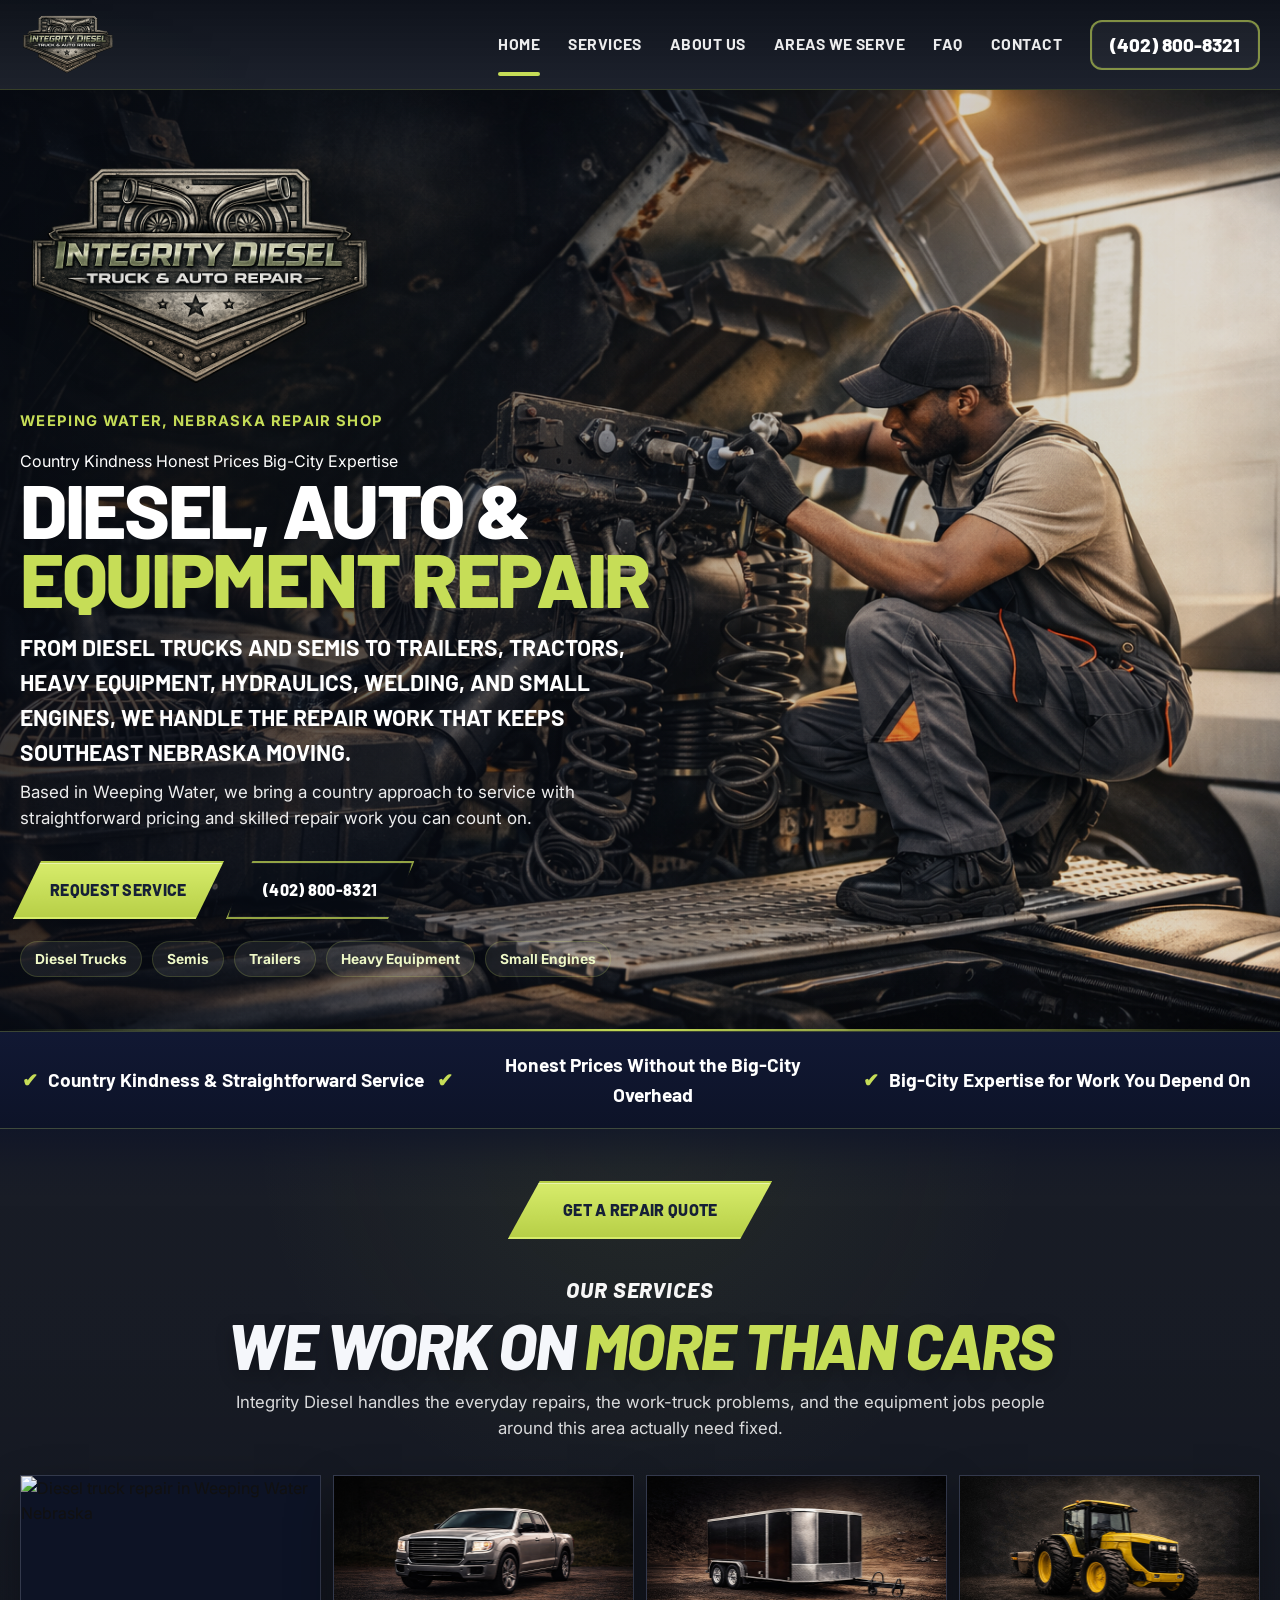
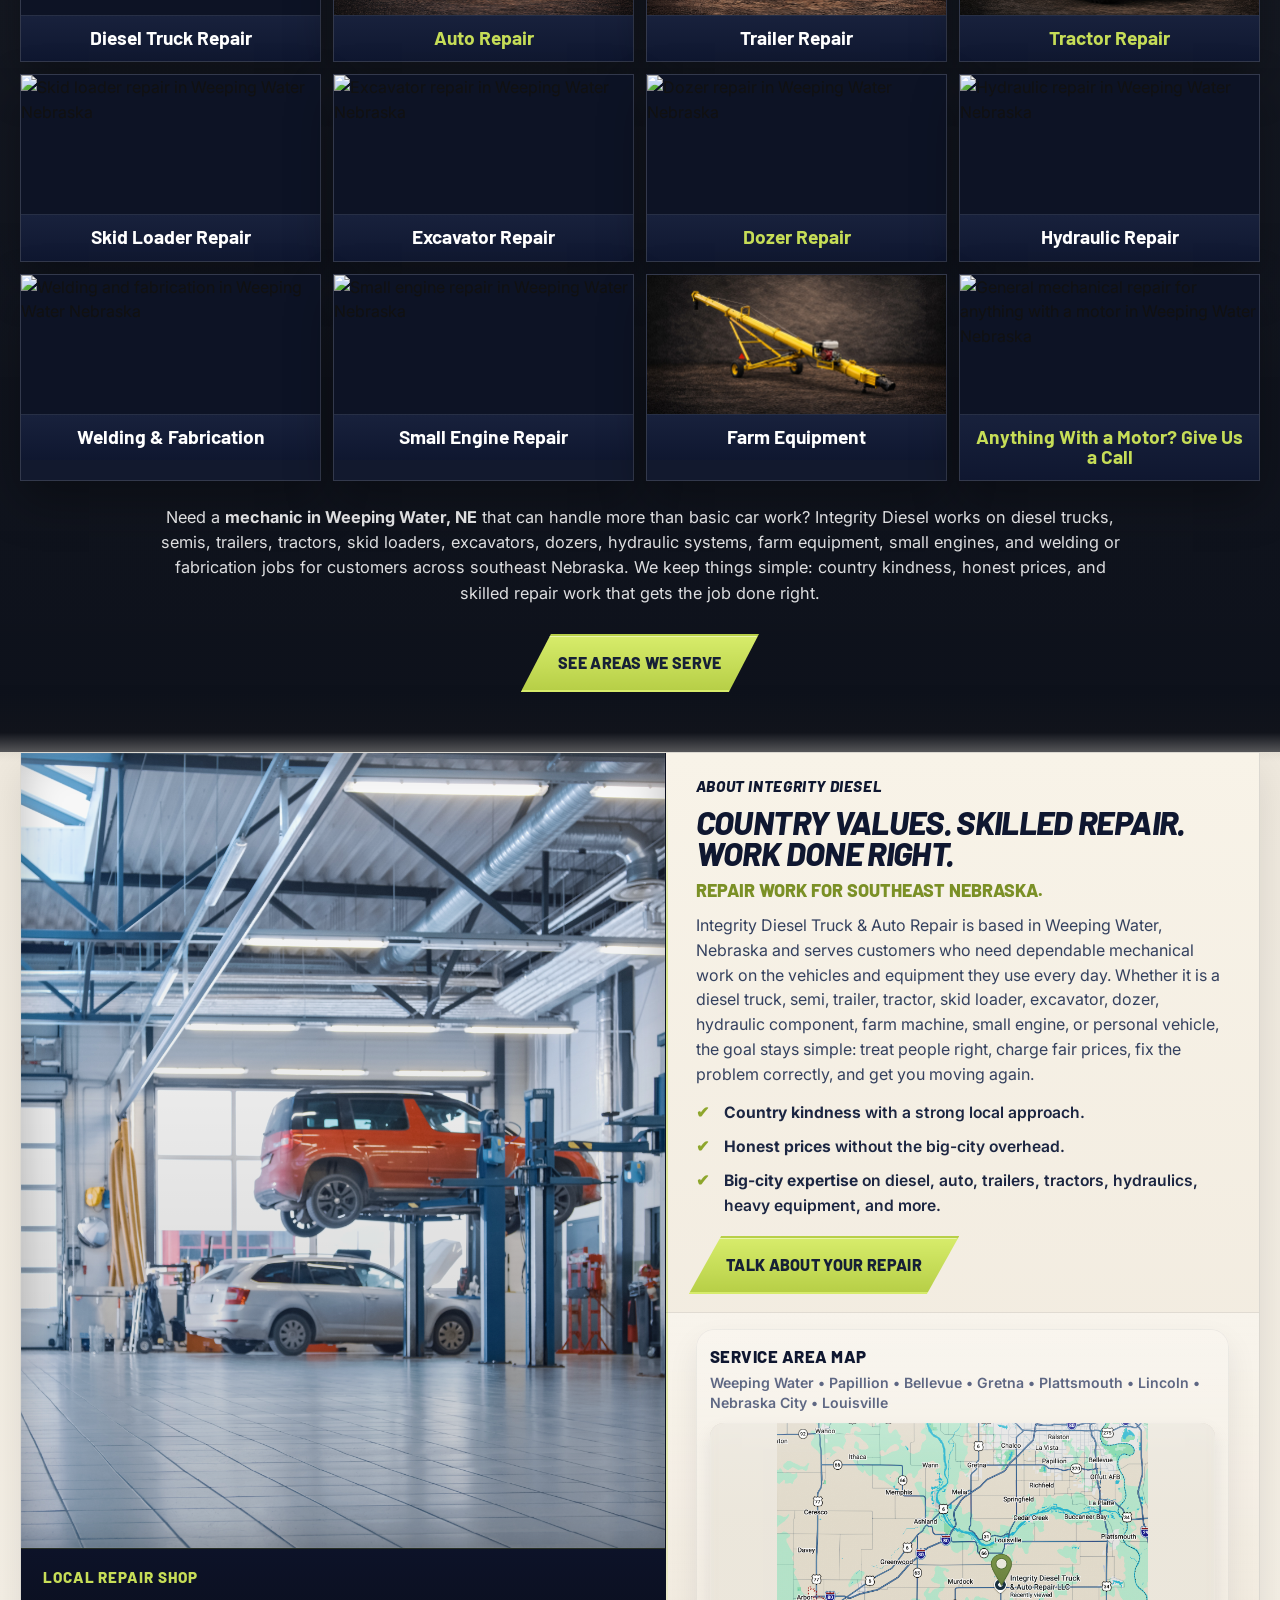
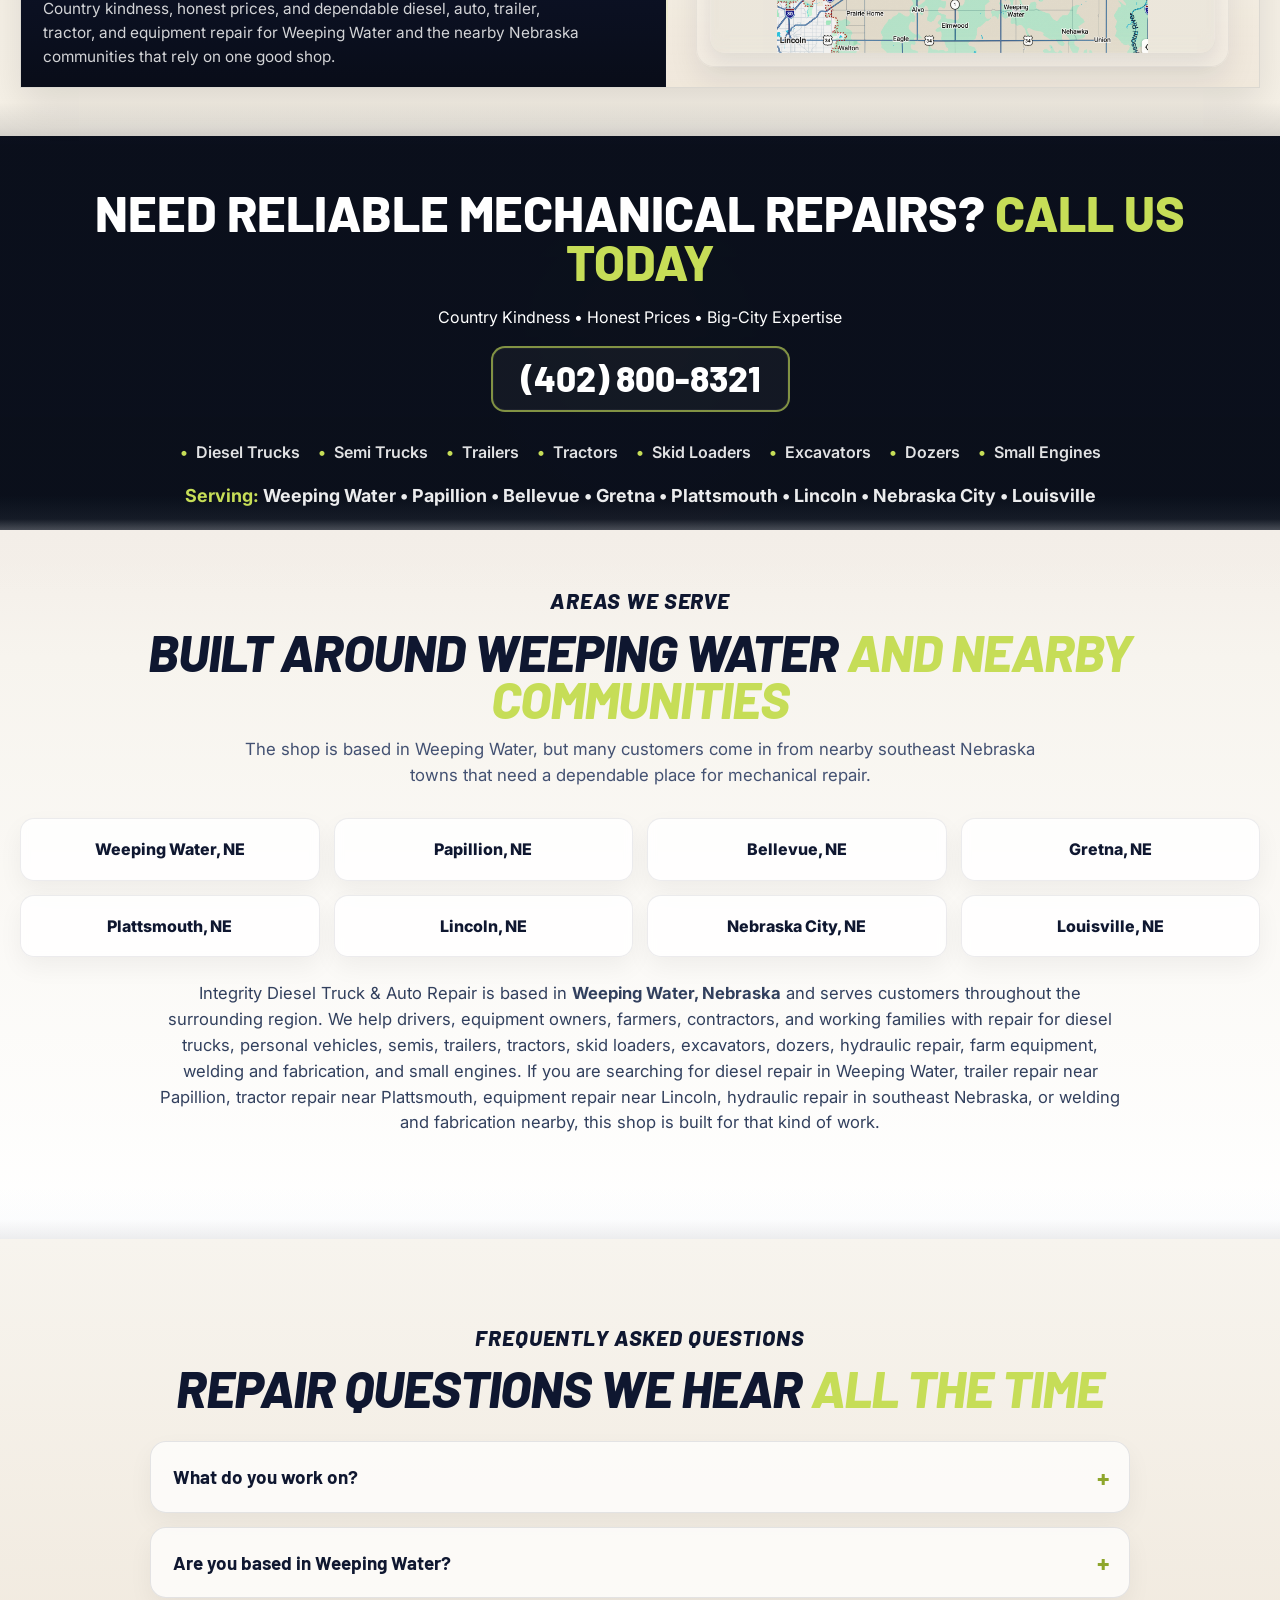
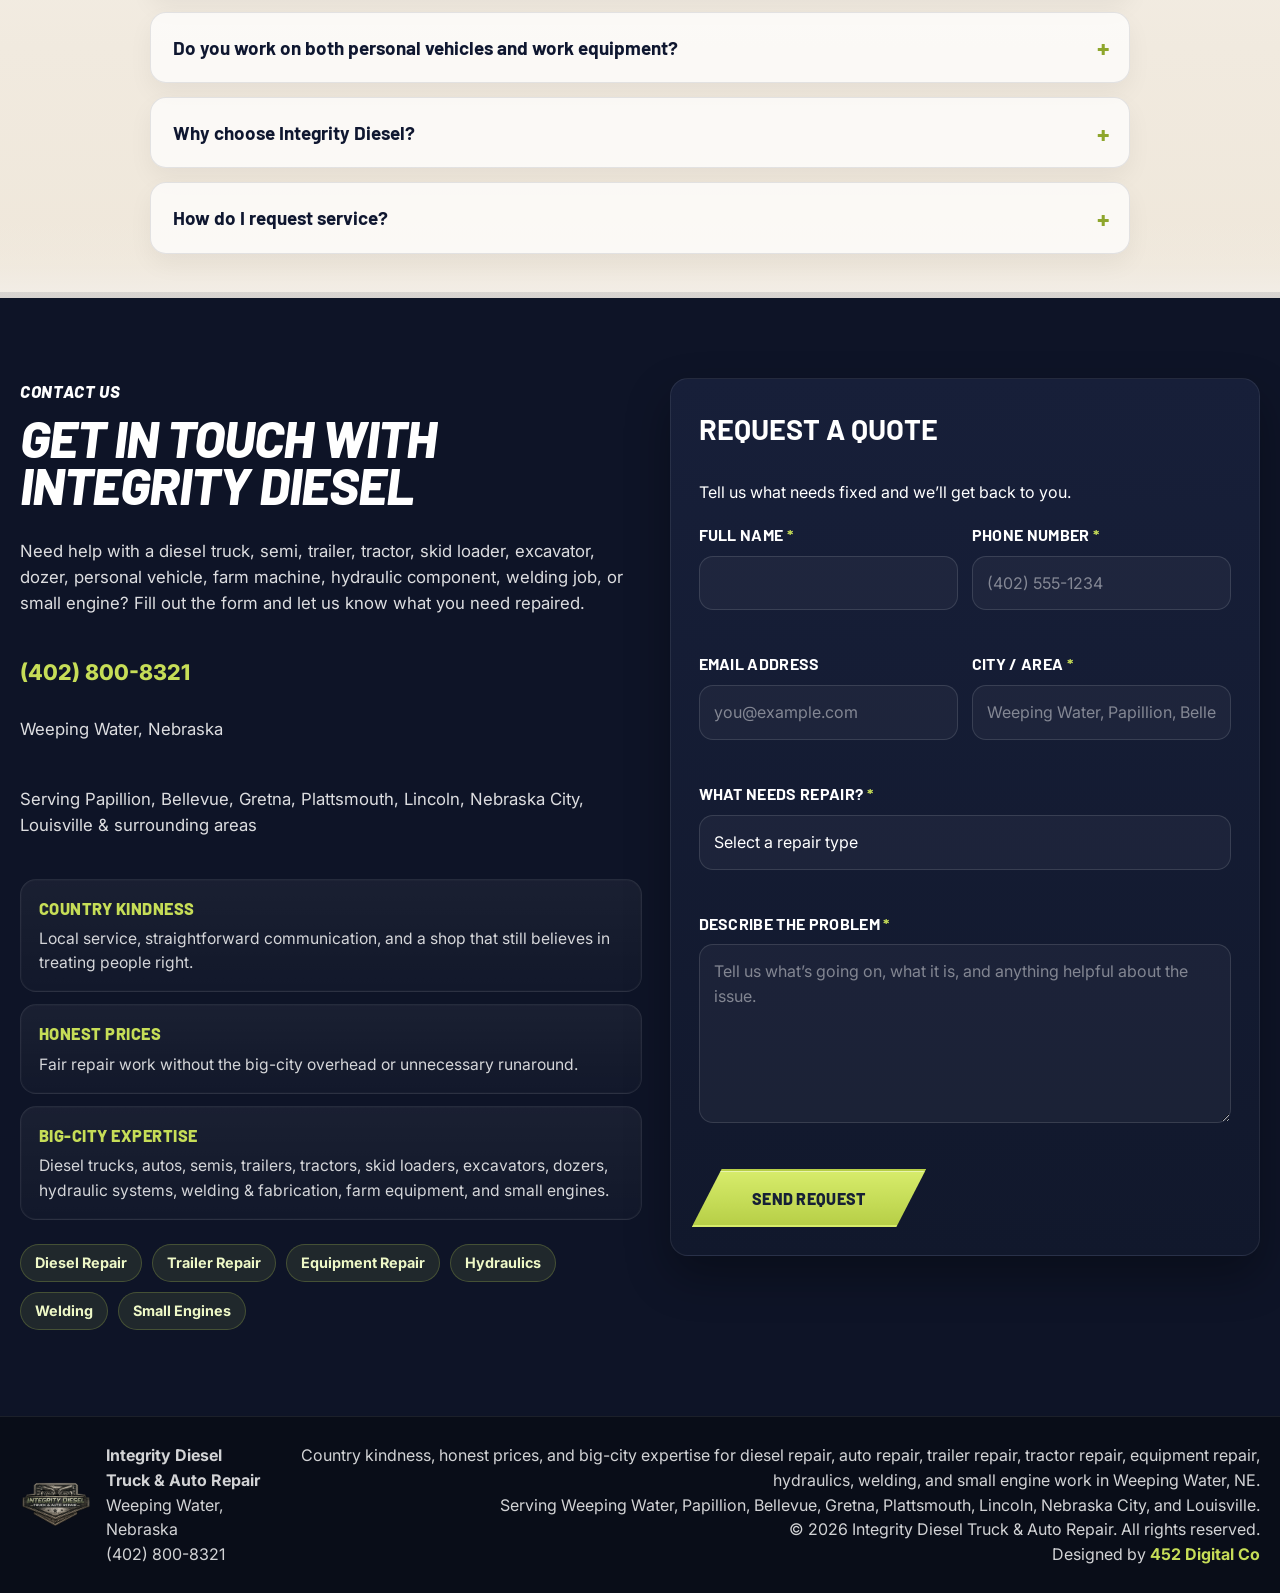
==== commit afee6c80: "Update index.html" ====
--- a/index.html
+++ b/index.html
@@ -5,20 +5,20 @@
   <meta name="viewport" content="width=device-width, initial-scale=1">
 
   <title>Integrity Diesel Truck & Auto Repair | Diesel, Auto, Tractor & Equipment Repair in Weeping Water, NE</title>
-  <meta name="description" content="Integrity Diesel Truck & Auto Repair provides diesel repair, auto repair, tractor repair, trailer repair, small engine repair, farm equipment repair, and general mechanical work in Weeping Water, Nebraska. Serving Weeping Water, Papillion, Bellevue, Gretna, Plattsmouth, Lincoln, Nebraska City, Louisville, and nearby southeast Nebraska communities.">
+  <meta name="description" content="Integrity Diesel Truck & Auto Repair provides diesel truck repair, semi truck repair, auto repair, trailer repair, tractor repair, skid loader repair, excavator repair, dozer repair, hydraulic repair, welding and fabrication, farm equipment repair, small engine repair, and general mechanical work in Weeping Water, Nebraska. Serving Weeping Water, Papillion, Bellevue, Gretna, Plattsmouth, Lincoln, Nebraska City, Louisville, and nearby southeast Nebraska communities.">
   <meta name="theme-color" content="#0d1120">
   <meta name="robots" content="index,follow">
   <link rel="canonical" href="https://integritydieseltruckandauto.com/">
 
   <meta property="og:title" content="Integrity Diesel Truck & Auto Repair | Weeping Water, NE">
-  <meta property="og:description" content="Diesel, auto, trailer, tractor, farm equipment, boat, motorcycle, and small engine repair in Weeping Water, Nebraska and surrounding southeast Nebraska communities.">
+  <meta property="og:description" content="Diesel truck, semi truck, auto, trailer, tractor, skid loader, excavator, dozer, hydraulic, farm equipment, small engine repair, welding, and general mechanical work in Weeping Water, Nebraska and surrounding southeast Nebraska communities.">
   <meta property="og:type" content="website">
   <meta property="og:url" content="https://integritydieseltruckandauto.com/">
   <meta property="og:image" content="https://integritydieseltruckandauto.com/images/header.png">
 
   <meta name="twitter:card" content="summary_large_image">
   <meta name="twitter:title" content="Integrity Diesel Truck & Auto Repair | Weeping Water, NE">
-  <meta name="twitter:description" content="Repair for diesel trucks, cars, tractors, trailers, boats, motorcycles, farm equipment, and small engines in Weeping Water, Nebraska.">
+  <meta name="twitter:description" content="Repair for diesel trucks, semis, cars, trailers, tractors, skid loaders, excavators, dozers, hydraulic systems, farm equipment, small engines, and welding in Weeping Water, Nebraska.">
   <meta name="twitter:image" content="https://integritydieseltruckandauto.com/images/header.png">
 
   <link rel="preconnect" href="https://fonts.googleapis.com">
@@ -37,7 +37,7 @@
     "image":"https://integritydieseltruckandauto.com/images/header.png",
     "telephone":"+1-402-800-8321",
     "priceRange":"$$",
-    "description":"Integrity Diesel Truck & Auto Repair provides diesel repair, auto repair, small engine repair, tractor repair, trailer repair, motorcycle repair, boat repair, farm equipment repair, and general mechanical work in Weeping Water, Nebraska.",
+    "description":"Integrity Diesel Truck & Auto Repair provides diesel truck repair, semi truck repair, auto repair, trailer repair, tractor repair, skid loader repair, excavator repair, dozer repair, hydraulic repair, welding and fabrication, farm equipment repair, small engine repair, and general mechanical work in Weeping Water, Nebraska.",
     "address":{
       "@type":"PostalAddress",
       "addressLocality":"Weeping Water",
@@ -61,13 +61,17 @@
     ],
     "serviceType":[
       "Diesel truck repair",
+      "Semi truck repair",
       "Auto repair",
+      "Trailer repair",
+      "Tractor repair",
+      "Skid loader repair",
+      "Excavator repair",
+      "Dozer repair",
+      "Hydraulic repair",
+      "Welding and fabrication",
+      "Farm equipment repair",
       "Small engine repair",
-      "Tractor repair",
-      "Trailer repair",
-      "Motorcycle repair",
-      "Boat repair",
-      "Farm equipment repair",
       "General mechanical repair"
     ]
   }
@@ -94,7 +98,7 @@
       {
         "@type":"Service",
         "position":3,
-        "name":"Small Engine Repair",
+        "name":"Trailer Repair",
         "areaServed":"Weeping Water, Nebraska"
       },
       {
@@ -106,25 +110,49 @@
       {
         "@type":"Service",
         "position":5,
-        "name":"Trailer Repair",
+        "name":"Skid Loader Repair",
         "areaServed":"Weeping Water, Nebraska"
       },
       {
         "@type":"Service",
         "position":6,
-        "name":"Motorcycle Repair",
+        "name":"Excavator Repair",
         "areaServed":"Weeping Water, Nebraska"
       },
       {
         "@type":"Service",
         "position":7,
-        "name":"Boat and Marine Repair",
+        "name":"Dozer Repair",
         "areaServed":"Weeping Water, Nebraska"
       },
       {
         "@type":"Service",
         "position":8,
+        "name":"Hydraulic Repair",
+        "areaServed":"Weeping Water, Nebraska"
+      },
+      {
+        "@type":"Service",
+        "position":9,
+        "name":"Welding and Fabrication",
+        "areaServed":"Weeping Water, Nebraska"
+      },
+      {
+        "@type":"Service",
+        "position":10,
+        "name":"Small Engine Repair",
+        "areaServed":"Weeping Water, Nebraska"
+      },
+      {
+        "@type":"Service",
+        "position":11,
         "name":"Farm Equipment Repair",
+        "areaServed":"Weeping Water, Nebraska"
+      },
+      {
+        "@type":"Service",
+        "position":12,
+        "name":"Anything With a Motor",
         "areaServed":"Weeping Water, Nebraska"
       }
     ]
@@ -141,7 +169,7 @@
         "name":"What do you work on?",
         "acceptedAnswer":{
           "@type":"Answer",
-          "text":"Integrity Diesel Truck & Auto Repair works on diesel trucks, cars, semis, tractors, trailers, motorcycles, boats, farm equipment, lawn mowers, snow blowers, and other small engine equipment."
+          "text":"Integrity Diesel Truck & Auto Repair works on diesel trucks, semis, trailers, tractors, skid loaders, excavators, dozers, hydraulic systems, farm equipment, small engines, cars, motorcycles, boats, and also offers welding and fabrication. If it has a motor and needs work, give us a call."
         }
       },
       {
@@ -157,7 +185,15 @@
         "name":"Do you work on both personal vehicles and work equipment?",
         "acceptedAnswer":{
           "@type":"Answer",
-          "text":"Yes. The shop handles personal vehicles, diesel trucks, trailers, tractors, farm equipment, and many kinds of small engine machines."
+          "text":"Yes. The shop handles personal vehicles, diesel trucks, semis, trailers, tractors, skid loaders, excavators, dozers, farm equipment, hydraulic-related equipment, and many kinds of small engine machines."
+        }
+      },
+      {
+        "@type":"Question",
+        "name":"Why choose Integrity Diesel?",
+        "acceptedAnswer":{
+          "@type":"Answer",
+          "text":"Customers choose Integrity Diesel for country kindness, honest prices, and big-city expertise. The shop offers skilled repair work with a straightforward local approach."
         }
       },
       {
@@ -218,13 +254,19 @@
 
           <p class="eyebrow">Weeping Water, Nebraska Repair Shop</p>
 
+          <div class="hero-value-line">
+            <span>Country Kindness</span>
+            <span>Honest Prices</span>
+            <span>Big-City Expertise</span>
+          </div>
+
           <h1>
             Diesel, Auto &amp;<br>
             <span>Equipment Repair</span>
           </h1>
 
-          <p class="hero-subtitle">From diesel trucks to small engines, we handle the repair work that keeps southeast Nebraska moving.</p>
-          <p class="hero-location">Based in Weeping Water and serving customers from Papillion, Bellevue, Gretna, Plattsmouth, Lincoln, Nebraska City, Louisville, and surrounding Nebraska communities.</p>
+          <p class="hero-subtitle">From diesel trucks and semis to trailers, tractors, heavy equipment, hydraulics, welding, and small engines, we handle the repair work that keeps southeast Nebraska moving.</p>
+          <p class="hero-location">Based in Weeping Water, we bring a country approach to service with straightforward pricing and skilled repair work you can count on.</p>
 
           <div class="hero-buttons">
             <a href="#contact" class="btn btn-skew btn-primary">
@@ -238,9 +280,9 @@
 
           <div class="hero-service-tags" aria-label="Popular repair types">
             <span>Diesel Trucks</span>
-            <span>Autos</span>
-            <span>Tractors</span>
+            <span>Semis</span>
             <span>Trailers</span>
+            <span>Heavy Equipment</span>
             <span>Small Engines</span>
           </div>
         </div>
@@ -249,9 +291,9 @@
 
     <section class="trust-bar">
       <div class="container trust-bar-inner">
-        <div class="trust-item">Based in Weeping Water</div>
-        <div class="trust-item">Diesel, Auto, Equipment &amp; Small Engines</div>
-        <div class="trust-item">Serving Nearby Southeast Nebraska Communities</div>
+        <div class="trust-item">Country Kindness &amp; Straightforward Service</div>
+        <div class="trust-item">Honest Prices Without the Big-City Overhead</div>
+        <div class="trust-item">Big-City Expertise for Work You Depend On</div>
       </div>
     </section>
 
@@ -274,7 +316,7 @@
         <div class="services-grid">
           <a href="/diesel-truck-repair-weeping-water-ne/" class="service-card" aria-label="Diesel Truck Repair">
             <div class="service-image">
-              <img src="images/Diesel-Truck.jpg" alt="Diesel truck repair in Weeping Water Nebraska" loading="lazy" width="1200" height="700">
+              <img src="images/badass-diesel-truck.jpg" alt="Diesel truck repair in Weeping Water Nebraska" loading="lazy" width="1200" height="700">
             </div>
             <div class="service-title">Diesel Truck Repair</div>
           </a>
@@ -286,52 +328,80 @@
             <div class="service-title highlight">Auto Repair</div>
           </a>
 
+          <a href="/trailer-repair-weeping-water-ne/" class="service-card" aria-label="Trailer Repair">
+            <div class="service-image">
+              <img src="images/Trailers.jpg" alt="Trailer repair in Weeping Water Nebraska" loading="lazy" width="1200" height="700">
+            </div>
+            <div class="service-title">Trailer Repair</div>
+          </a>
+
+          <a href="/tractor-repair-weeping-water-ne/" class="service-card" aria-label="Tractor Repair">
+            <div class="service-image">
+              <img src="images/Tractor.jpg" alt="Tractor repair in Weeping Water Nebraska" loading="lazy" width="1200" height="700">
+            </div>
+            <div class="service-title highlight">Tractor Repair</div>
+          </a>
+
+          <a href="/skid-loader-repair-weeping-water-ne/" class="service-card" aria-label="Skid Loader Repair">
+            <div class="service-image">
+              <img src="images/skid-loader.jpg" alt="Skid loader repair in Weeping Water Nebraska" loading="lazy" width="1200" height="700">
+            </div>
+            <div class="service-title">Skid Loader Repair</div>
+          </a>
+
+          <a href="/excavator-repair-weeping-water-ne/" class="service-card" aria-label="Excavator Repair">
+            <div class="service-image">
+              <img src="images/excavator.jpg" alt="Excavator repair in Weeping Water Nebraska" loading="lazy" width="1200" height="700">
+            </div>
+            <div class="service-title">Excavator Repair</div>
+          </a>
+
+          <a href="/dozer-repair-weeping-water-ne/" class="service-card" aria-label="Dozer Repair">
+            <div class="service-image">
+              <img src="images/dozer.jpg" alt="Dozer repair in Weeping Water Nebraska" loading="lazy" width="1200" height="700">
+            </div>
+            <div class="service-title highlight">Dozer Repair</div>
+          </a>
+
+          <a href="/hydraulic-repair-weeping-water-ne/" class="service-card" aria-label="Hydraulic Repair">
+            <div class="service-image">
+              <img src="images/hydraulic-repair.jpg" alt="Hydraulic repair in Weeping Water Nebraska" loading="lazy" width="1200" height="700">
+            </div>
+            <div class="service-title">Hydraulic Repair</div>
+          </a>
+
+          <a href="/welding-fabrication-weeping-water-ne/" class="service-card" aria-label="Welding and Fabrication">
+            <div class="service-image">
+              <img src="images/welding-fabrication.jpg" alt="Welding and fabrication in Weeping Water Nebraska" loading="lazy" width="1200" height="700">
+            </div>
+            <div class="service-title">Welding &amp; Fabrication</div>
+          </a>
+
           <a href="/small-engine-repair-weeping-water-ne/" class="service-card" aria-label="Small Engine Repair">
             <div class="service-image">
-              <img src="images/lawnmower.jpg" alt="Small engine repair in Weeping Water Nebraska" loading="lazy" width="1200" height="700">
+              <img src="images/small-engines.jpg" alt="Small engine repair in Weeping Water Nebraska" loading="lazy" width="1200" height="700">
             </div>
             <div class="service-title">Small Engine Repair</div>
           </a>
 
-          <a href="/tractor-repair-weeping-water-ne/" class="service-card" aria-label="Tractor Repair">
-            <div class="service-image">
-              <img src="images/Tractor.jpg" alt="Tractor repair in Weeping Water Nebraska" loading="lazy" width="1200" height="700">
-            </div>
-            <div class="service-title highlight">Tractor Repair</div>
-          </a>
-
-          <a href="/motorcycle-repair-weeping-water-ne/" class="service-card" aria-label="Motorcycle Repair">
-            <div class="service-image">
-              <img src="images/motorcycle.jpg" alt="Motorcycle repair in Weeping Water Nebraska" loading="lazy" width="1200" height="700">
-            </div>
-            <div class="service-title">Motorcycle Repair</div>
-          </a>
-
-          <a href="/boat-repair-weeping-water-ne/" class="service-card" aria-label="Boat and Marine Repair">
-            <div class="service-image">
-              <img src="images/boat.jpg" alt="Boat and marine repair in Weeping Water Nebraska" loading="lazy" width="1200" height="700">
-            </div>
-            <div class="service-title">Boat &amp; Marine Repair</div>
-          </a>
-
-          <a href="/trailer-repair-weeping-water-ne/" class="service-card" aria-label="Trailer Repair">
-            <div class="service-image">
-              <img src="images/Trailers.jpg" alt="Trailer repair in Weeping Water Nebraska" loading="lazy" width="1200" height="700">
-            </div>
-            <div class="service-title highlight">Trailer Repair</div>
-          </a>
-
           <a href="/farm-equipment-repair-weeping-water-ne/" class="service-card" aria-label="Farm Equipment Repair">
             <div class="service-image">
               <img src="images/grainauger.jpg" alt="Farm equipment repair in Weeping Water Nebraska" loading="lazy" width="1200" height="700">
             </div>
             <div class="service-title">Farm Equipment</div>
+          </a>
+
+          <a href="#contact" class="service-card" aria-label="Anything with a motor give us a call">
+            <div class="service-image">
+              <img src="images/anything-with-a-motor.jpg" alt="General mechanical repair for anything with a motor in Weeping Water Nebraska" loading="lazy" width="1200" height="700">
+            </div>
+            <div class="service-title highlight">Anything With a Motor? Give Us a Call</div>
           </a>
         </div>
 
         <div class="services-copy">
           <p>
-            Need a <strong>mechanic in Weeping Water, NE</strong> that can handle more than basic car work? Integrity Diesel works on diesel trucks, daily drivers, tractors, trailers, motorcycles, boats, farm equipment, lawn mowers, snow blowers, and other machines people across southeast Nebraska depend on.
+            Need a <strong>mechanic in Weeping Water, NE</strong> that can handle more than basic car work? Integrity Diesel works on diesel trucks, semis, trailers, tractors, skid loaders, excavators, dozers, hydraulic systems, farm equipment, small engines, and welding or fabrication jobs for customers across southeast Nebraska. We keep things simple: country kindness, honest prices, and skilled repair work that gets the job done right.
           </p>
         </div>
 
@@ -357,7 +427,7 @@
 
             <div class="about-image-caption">
               <span class="about-image-label">Local Repair Shop</span>
-              <p>Diesel, auto, trailer, tractor, and equipment repair for Weeping Water and the nearby Nebraska communities that rely on one good shop.</p>
+              <p>Country kindness, honest prices, and dependable diesel, auto, trailer, tractor, and equipment repair for Weeping Water and the nearby Nebraska communities that rely on one good shop.</p>
             </div>
           </div>
 
@@ -365,19 +435,19 @@
             <div class="about-content">
               <div class="section-heading about-heading">
                 <p class="section-kicker">About Integrity Diesel</p>
-                <h2>One Shop for Diesel, Auto, Trailer, Tractor &amp; Equipment Repair</h2>
+                <h2>Country Values. Skilled Repair. Work Done Right.</h2>
               </div>
 
               <p class="about-subhead">Repair work for southeast Nebraska.</p>
 
               <p class="about-body">
-                Integrity Diesel Truck &amp; Auto Repair is based in Weeping Water, Nebraska and serves customers who need dependable mechanical work on the vehicles and equipment they use every day. Whether it is a diesel truck, car, tractor, trailer, mower, motorcycle, boat, or other machine with an engine, the goal stays simple: find the problem, fix it right, and get you moving again.
+                Integrity Diesel Truck &amp; Auto Repair is based in Weeping Water, Nebraska and serves customers who need dependable mechanical work on the vehicles and equipment they use every day. Whether it is a diesel truck, semi, trailer, tractor, skid loader, excavator, dozer, hydraulic component, farm machine, small engine, or personal vehicle, the goal stays simple: treat people right, charge fair prices, fix the problem correctly, and get you moving again.
               </p>
 
               <ul class="about-list">
-                <li><strong>Weeping Water based</strong> with a strong local focus.</li>
-                <li><strong>Serving customers from Papillion, Bellevue, Gretna, Plattsmouth, Lincoln, Nebraska City, and Louisville.</strong></li>
-                <li>Repair for diesel trucks, autos, trailers, tractors, farm equipment, boats, motorcycles, and small engines.</li>
+                <li><strong>Country kindness</strong> with a strong local approach.</li>
+                <li><strong>Honest prices</strong> without the big-city overhead.</li>
+                <li><strong>Big-city expertise</strong> on diesel, auto, trailers, tractors, hydraulics, heavy equipment, and more.</li>
               </ul>
 
               <a href="#contact" class="btn btn-skew btn-primary">
@@ -412,17 +482,19 @@
       <div class="container cta-inner">
         <h2>Need Reliable Mechanical Repairs? <span>Call Us Today</span></h2>
 
+        <p class="cta-tagline">Country Kindness • Honest Prices • Big-City Expertise</p>
+
         <a href="tel:4028008321" class="cta-phone">(402) 800-8321</a>
 
         <ul class="cta-mini-list">
           <li>Diesel Trucks</li>
-          <li>Cars</li>
           <li>Semi Trucks</li>
+          <li>Trailers</li>
           <li>Tractors</li>
-          <li>Boats</li>
-          <li>Lawn Mowers</li>
-          <li>Snow Blowers</li>
-          <li>Trailers</li>
+          <li>Skid Loaders</li>
+          <li>Excavators</li>
+          <li>Dozers</li>
+          <li>Small Engines</li>
         </ul>
 
         <p class="cta-bottom-line">
@@ -454,7 +526,7 @@
 
         <div class="areas-copy">
           <p>
-            Integrity Diesel Truck &amp; Auto Repair is based in <strong>Weeping Water, Nebraska</strong> and serves customers throughout the surrounding region. We help drivers, equipment owners, and working families with repair for diesel trucks, personal vehicles, trailers, tractors, boats, motorcycles, farm equipment, and small engines. If you are searching for diesel repair in Weeping Water, auto repair near Papillion, trailer repair near Gretna, tractor repair near Plattsmouth, or general mechanical repair in southeast Nebraska, this shop is built for that kind of work.
+            Integrity Diesel Truck &amp; Auto Repair is based in <strong>Weeping Water, Nebraska</strong> and serves customers throughout the surrounding region. We help drivers, equipment owners, farmers, contractors, and working families with repair for diesel trucks, personal vehicles, semis, trailers, tractors, skid loaders, excavators, dozers, hydraulic repair, farm equipment, welding and fabrication, and small engines. If you are searching for diesel repair in Weeping Water, trailer repair near Papillion, tractor repair near Plattsmouth, equipment repair near Lincoln, hydraulic repair in southeast Nebraska, or welding and fabrication nearby, this shop is built for that kind of work.
           </p>
         </div>
       </div>
@@ -471,7 +543,7 @@
           <details class="faq-item">
             <summary>What do you work on?</summary>
             <div class="faq-answer">
-              <p>Integrity Diesel Truck &amp; Auto Repair works on diesel trucks, cars, semis, tractors, trailers, motorcycles, boats, farm equipment, lawn mowers, snow blowers, and other small engine equipment.</p>
+              <p>Integrity Diesel Truck &amp; Auto Repair works on diesel trucks, semis, trailers, tractors, skid loaders, excavators, dozers, hydraulic systems, farm equipment, small engines, cars, motorcycles, boats, and also offers welding and fabrication. If it has a motor and needs work, give us a call.</p>
             </div>
           </details>
 
@@ -485,7 +557,14 @@
           <details class="faq-item">
             <summary>Do you work on both personal vehicles and work equipment?</summary>
             <div class="faq-answer">
-              <p>Yes. That includes personal vehicles, diesel trucks, trailers, tractors, farm equipment, and many kinds of small engine machines.</p>
+              <p>Yes. That includes personal vehicles, diesel trucks, semis, trailers, tractors, skid loaders, excavators, dozers, farm equipment, hydraulic-related equipment, and many kinds of small engine machines.</p>
+            </div>
+          </details>
+
+          <details class="faq-item">
+            <summary>Why choose Integrity Diesel?</summary>
+            <div class="faq-answer">
+              <p>Because you get country kindness, honest prices, and big-city expertise all in one place. The goal is simple: treat people right, charge fairly, and do quality repair work you can rely on.</p>
             </div>
           </details>
 
@@ -508,7 +587,7 @@
           </div>
 
           <p class="contact-intro">
-            Need help with a diesel truck, car, trailer, tractor, motorcycle, boat, farm machine, or small engine? Fill out the form and let us know what you need repaired.
+            Need help with a diesel truck, semi, trailer, tractor, skid loader, excavator, dozer, personal vehicle, farm machine, hydraulic component, welding job, or small engine? Fill out the form and let us know what you need repaired.
           </p>
 
           <div class="contact-info-list">
@@ -519,28 +598,28 @@
 
           <div class="contact-feature-box">
             <div class="contact-feature">
-              <strong>Local Repair Shop</strong>
-              <span>Based in Weeping Water with customers coming in from across nearby southeast Nebraska communities.</span>
+              <strong>Country Kindness</strong>
+              <span>Local service, straightforward communication, and a shop that still believes in treating people right.</span>
             </div>
 
             <div class="contact-feature">
-              <strong>More Than Basic Auto Work</strong>
-              <span>Diesel trucks, autos, trailers, tractors, farm equipment, boats, motorcycles, and small engines.</span>
+              <strong>Honest Prices</strong>
+              <span>Fair repair work without the big-city overhead or unnecessary runaround.</span>
             </div>
 
             <div class="contact-feature">
-              <strong>Simple Quote Request</strong>
-              <span>Tell us what is broken, where you are coming from, and what kind of vehicle or machine needs attention.</span>
+              <strong>Big-City Expertise</strong>
+              <span>Diesel trucks, autos, semis, trailers, tractors, skid loaders, excavators, dozers, hydraulic systems, welding &amp; fabrication, farm equipment, and small engines.</span>
             </div>
           </div>
 
           <div class="contact-service-tags" aria-label="Popular repair services">
             <span>Diesel Repair</span>
-            <span>Auto Repair</span>
             <span>Trailer Repair</span>
-            <span>Tractor Repair</span>
+            <span>Equipment Repair</span>
+            <span>Hydraulics</span>
+            <span>Welding</span>
             <span>Small Engines</span>
-            <span>Equipment Repair</span>
           </div>
         </div>
 
@@ -592,12 +671,15 @@
                 <option value="">Select a repair type</option>
                 <option>Diesel Truck Repair</option>
                 <option>Auto Repair</option>
+                <option>Trailer Repair</option>
+                <option>Tractor Repair</option>
+                <option>Skid Loader Repair</option>
+                <option>Excavator Repair</option>
+                <option>Dozer Repair</option>
+                <option>Hydraulic Repair</option>
+                <option>Farm Equipment Repair</option>
                 <option>Small Engine Repair</option>
-                <option>Tractor Repair</option>
-                <option>Trailer Repair</option>
-                <option>Motorcycle Repair</option>
-                <option>Boat & Marine Repair</option>
-                <option>Farm Equipment Repair</option>
+                <option>Welding &amp; Fabrication</option>
                 <option>General Mechanical Repair</option>
                 <option>Other</option>
               </select>
@@ -632,7 +714,7 @@
       </div>
 
       <div class="footer-right">
-        <p>Diesel repair, auto repair, trailer repair, tractor repair, farm equipment repair, and small engine repair in Weeping Water, NE.</p>
+        <p>Country kindness, honest prices, and big-city expertise for diesel repair, auto repair, trailer repair, tractor repair, equipment repair, hydraulics, welding, and small engine work in Weeping Water, NE.</p>
         <p>Serving Weeping Water, Papillion, Bellevue, Gretna, Plattsmouth, Lincoln, Nebraska City, and Louisville.</p>
         <p>&copy; <span id="year"></span> Integrity Diesel Truck &amp; Auto Repair. All rights reserved.</p>
         <p>Designed by <a href="https://452digitalco.com/" target="_blank" rel="noopener noreferrer">452 Digital Co</a></p>
@@ -642,4 +724,4 @@
 
   <script src="js/main.js"></script>
 </body>
-</html>+</html>
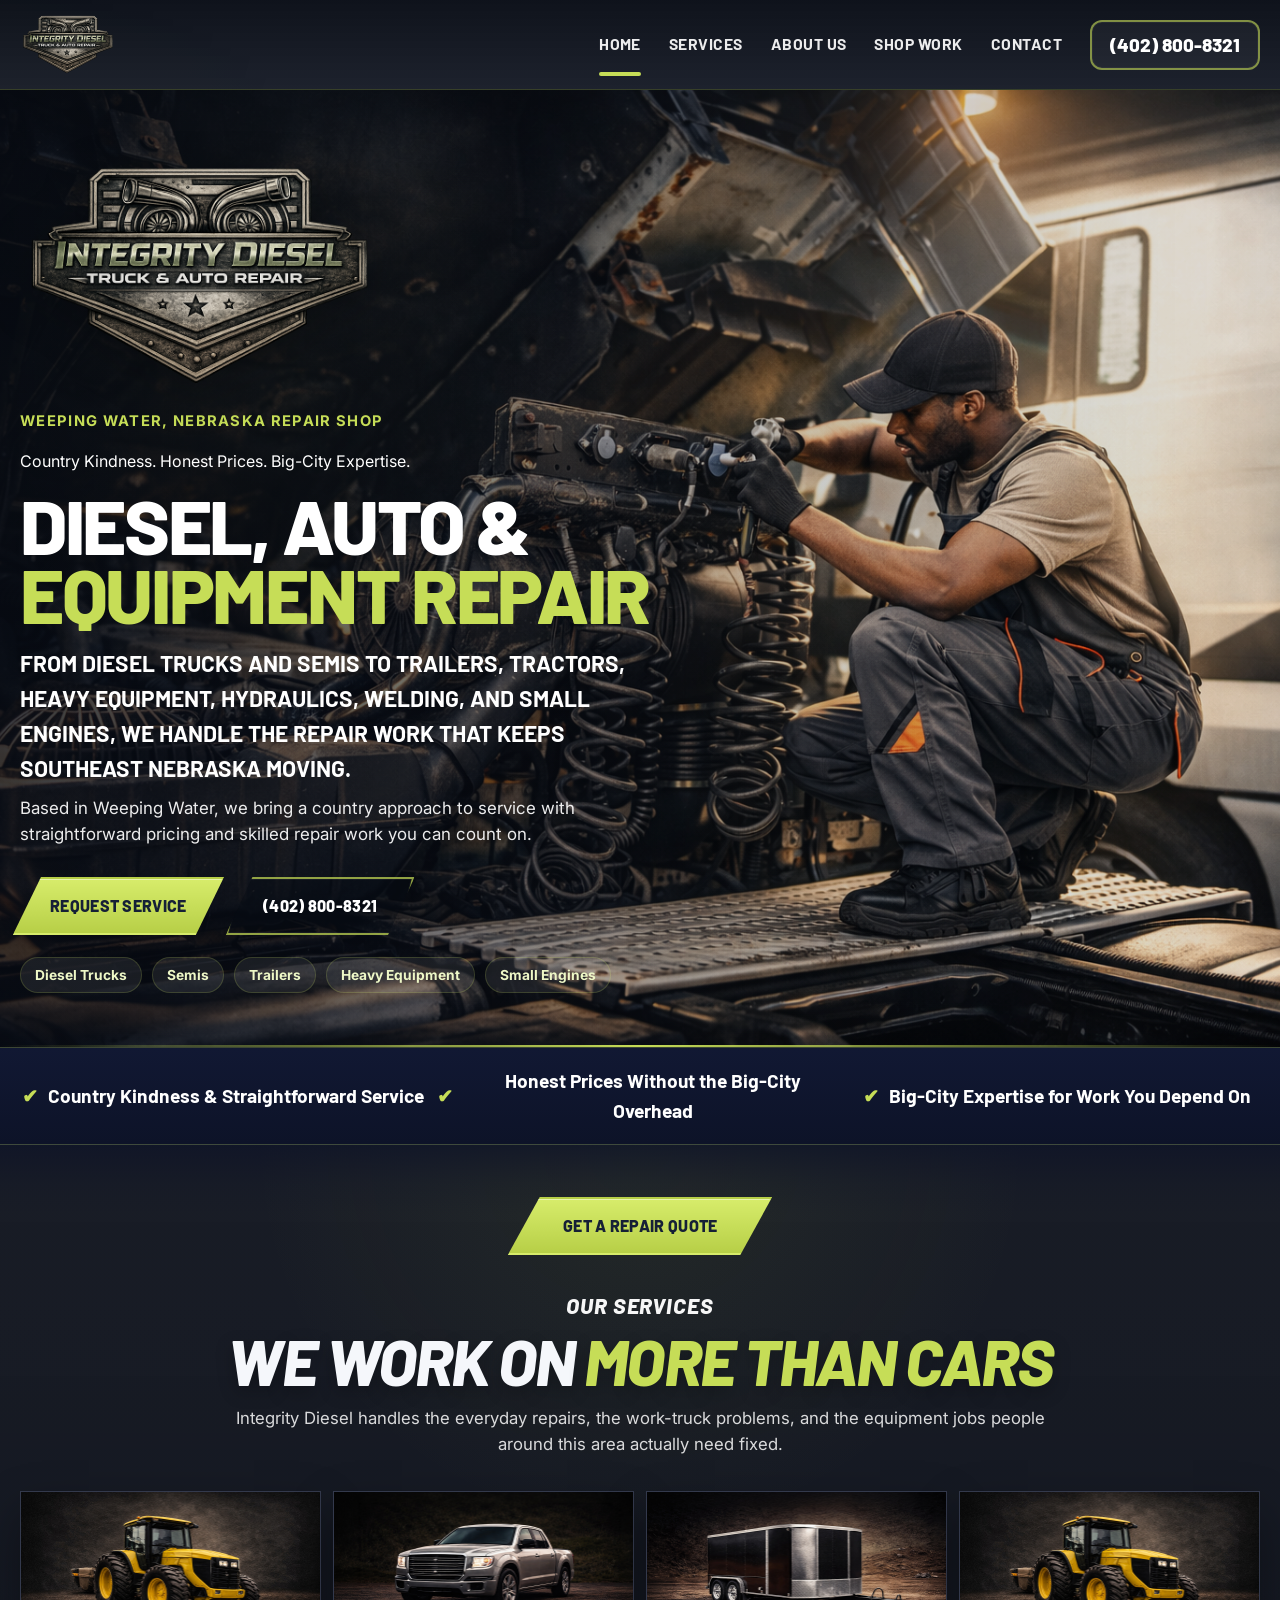
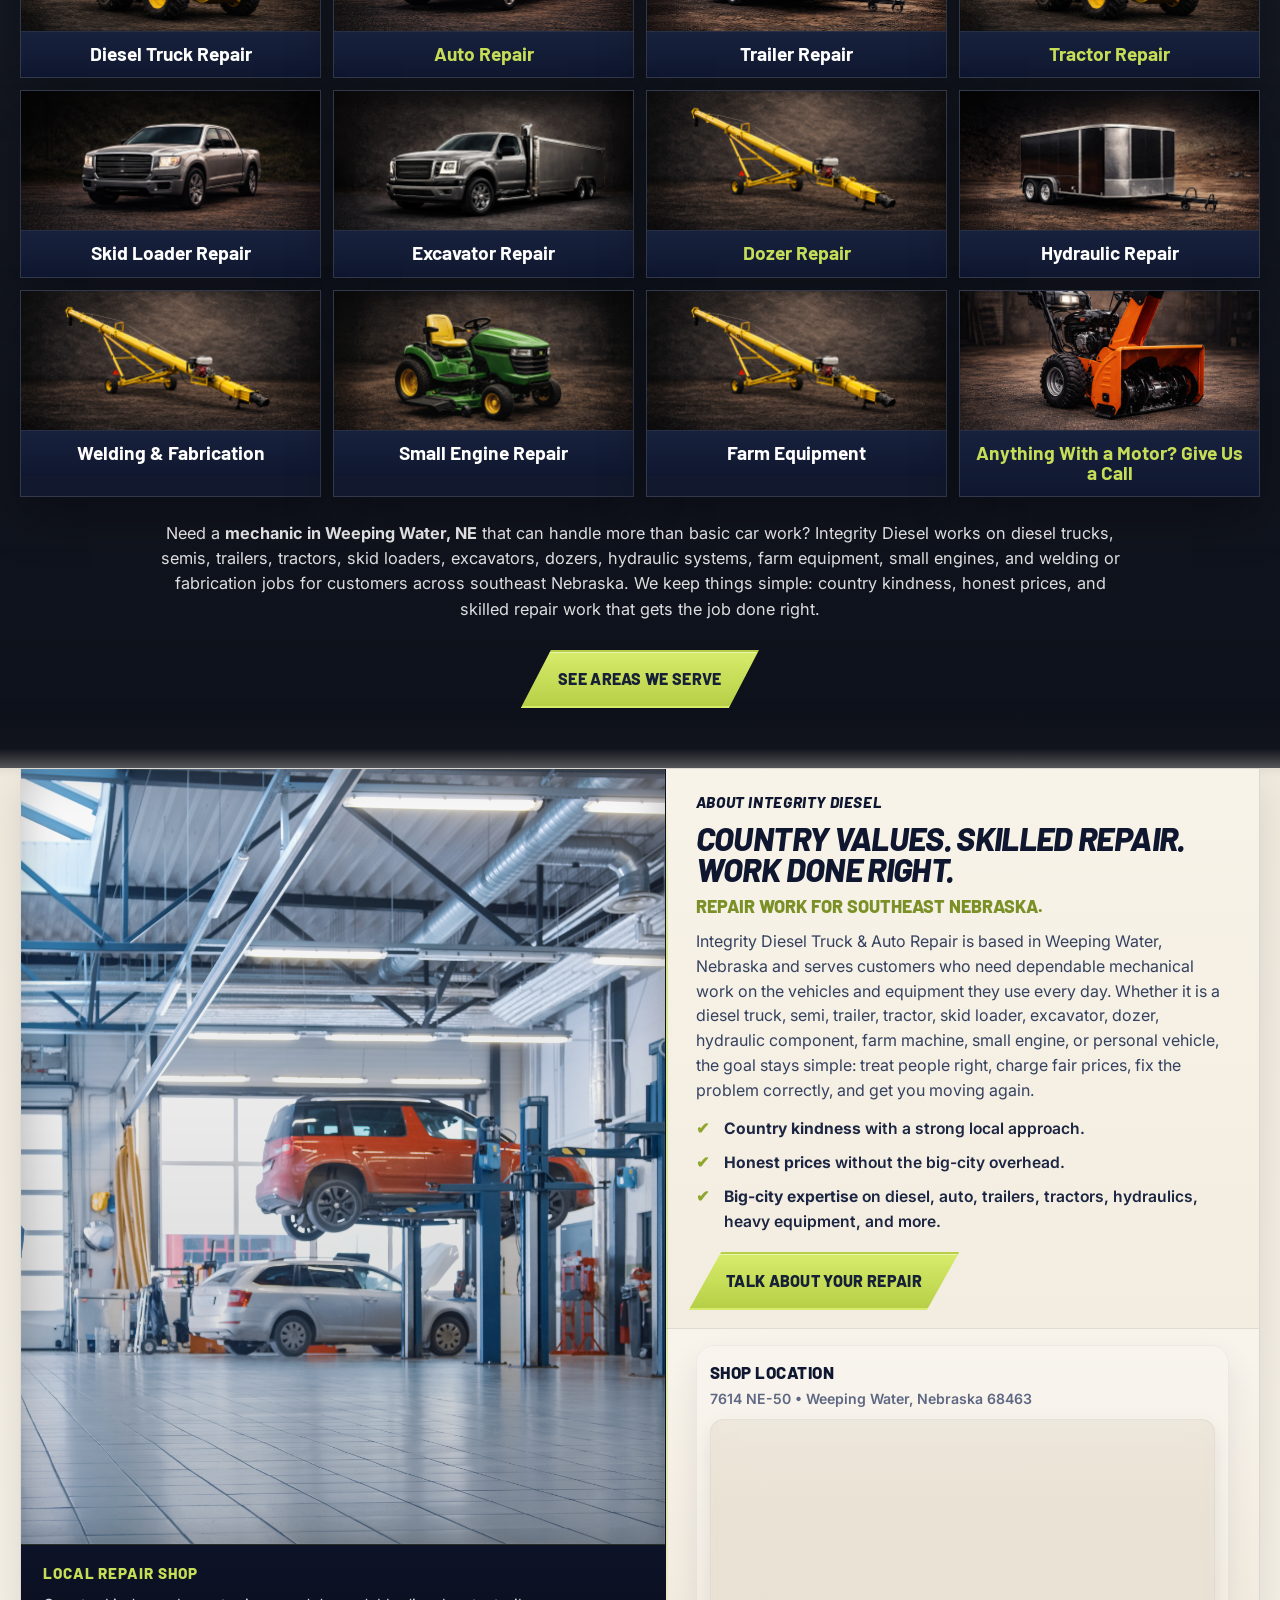
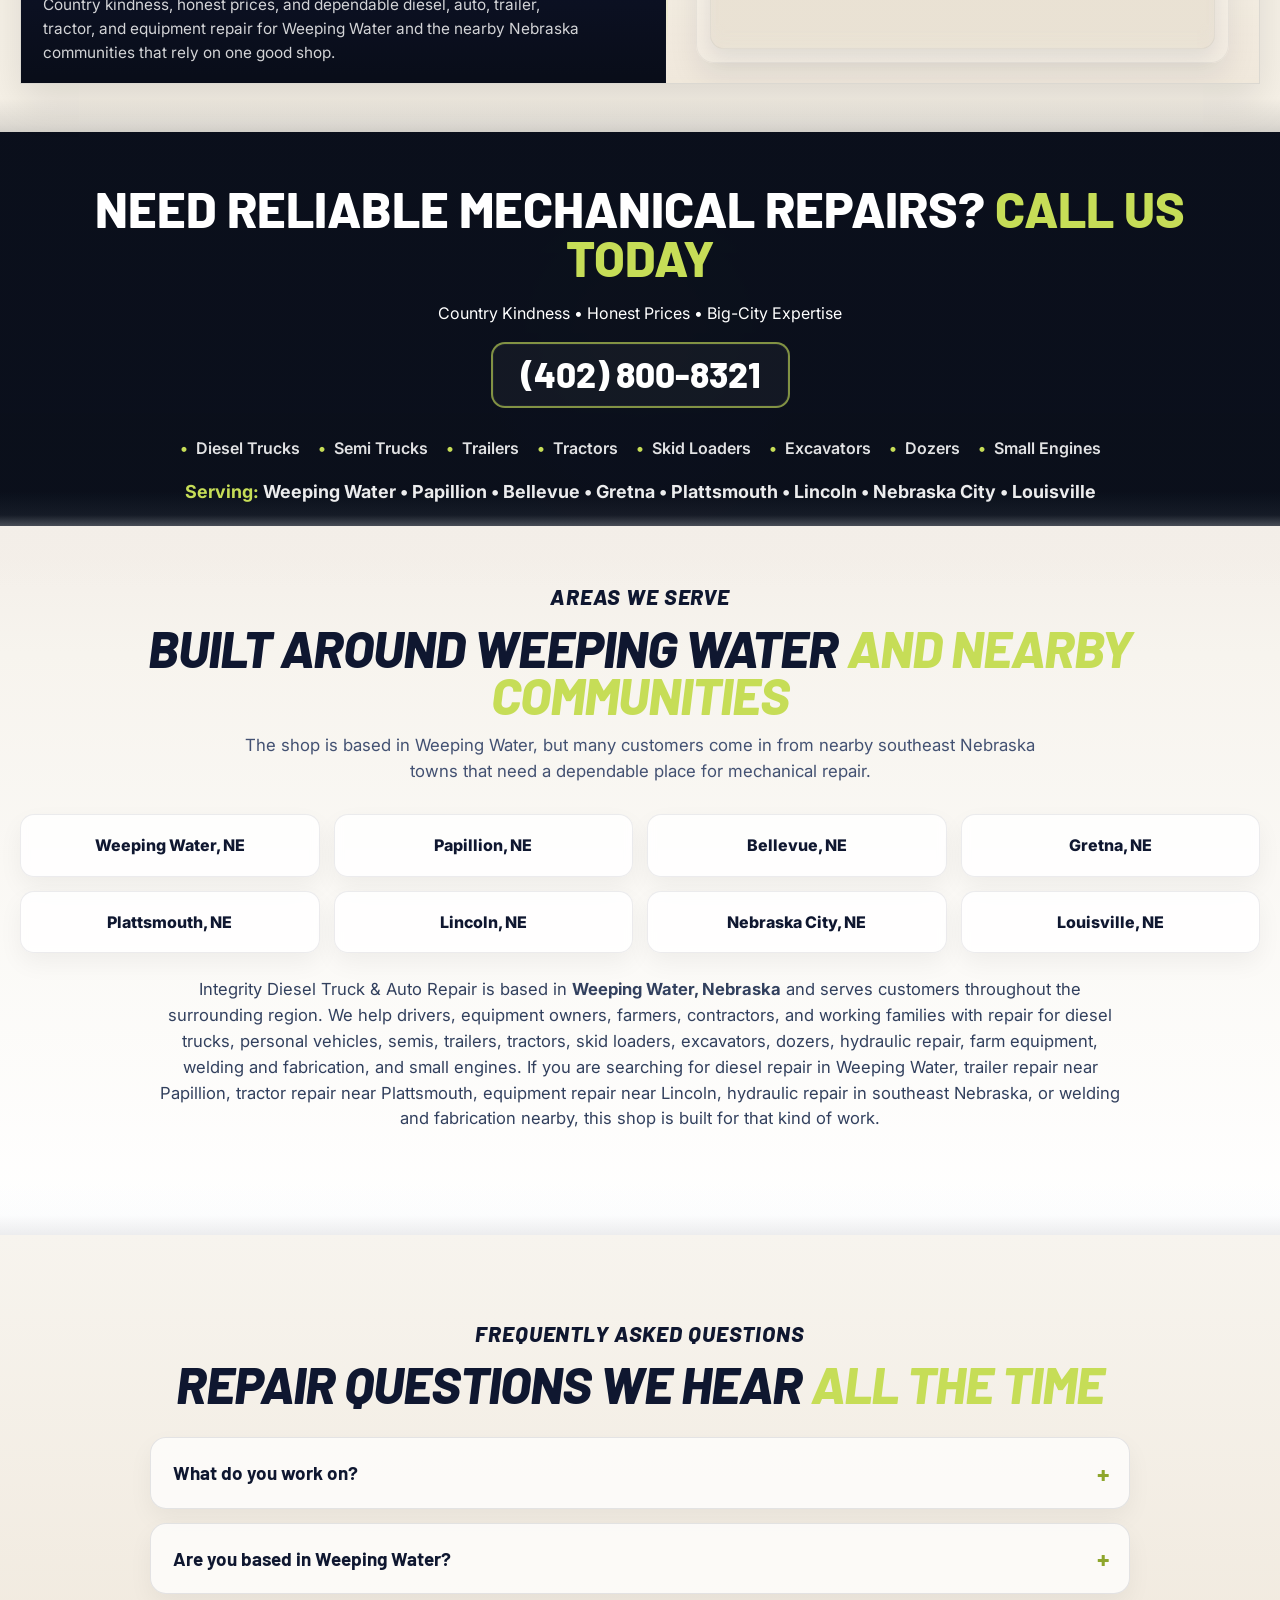
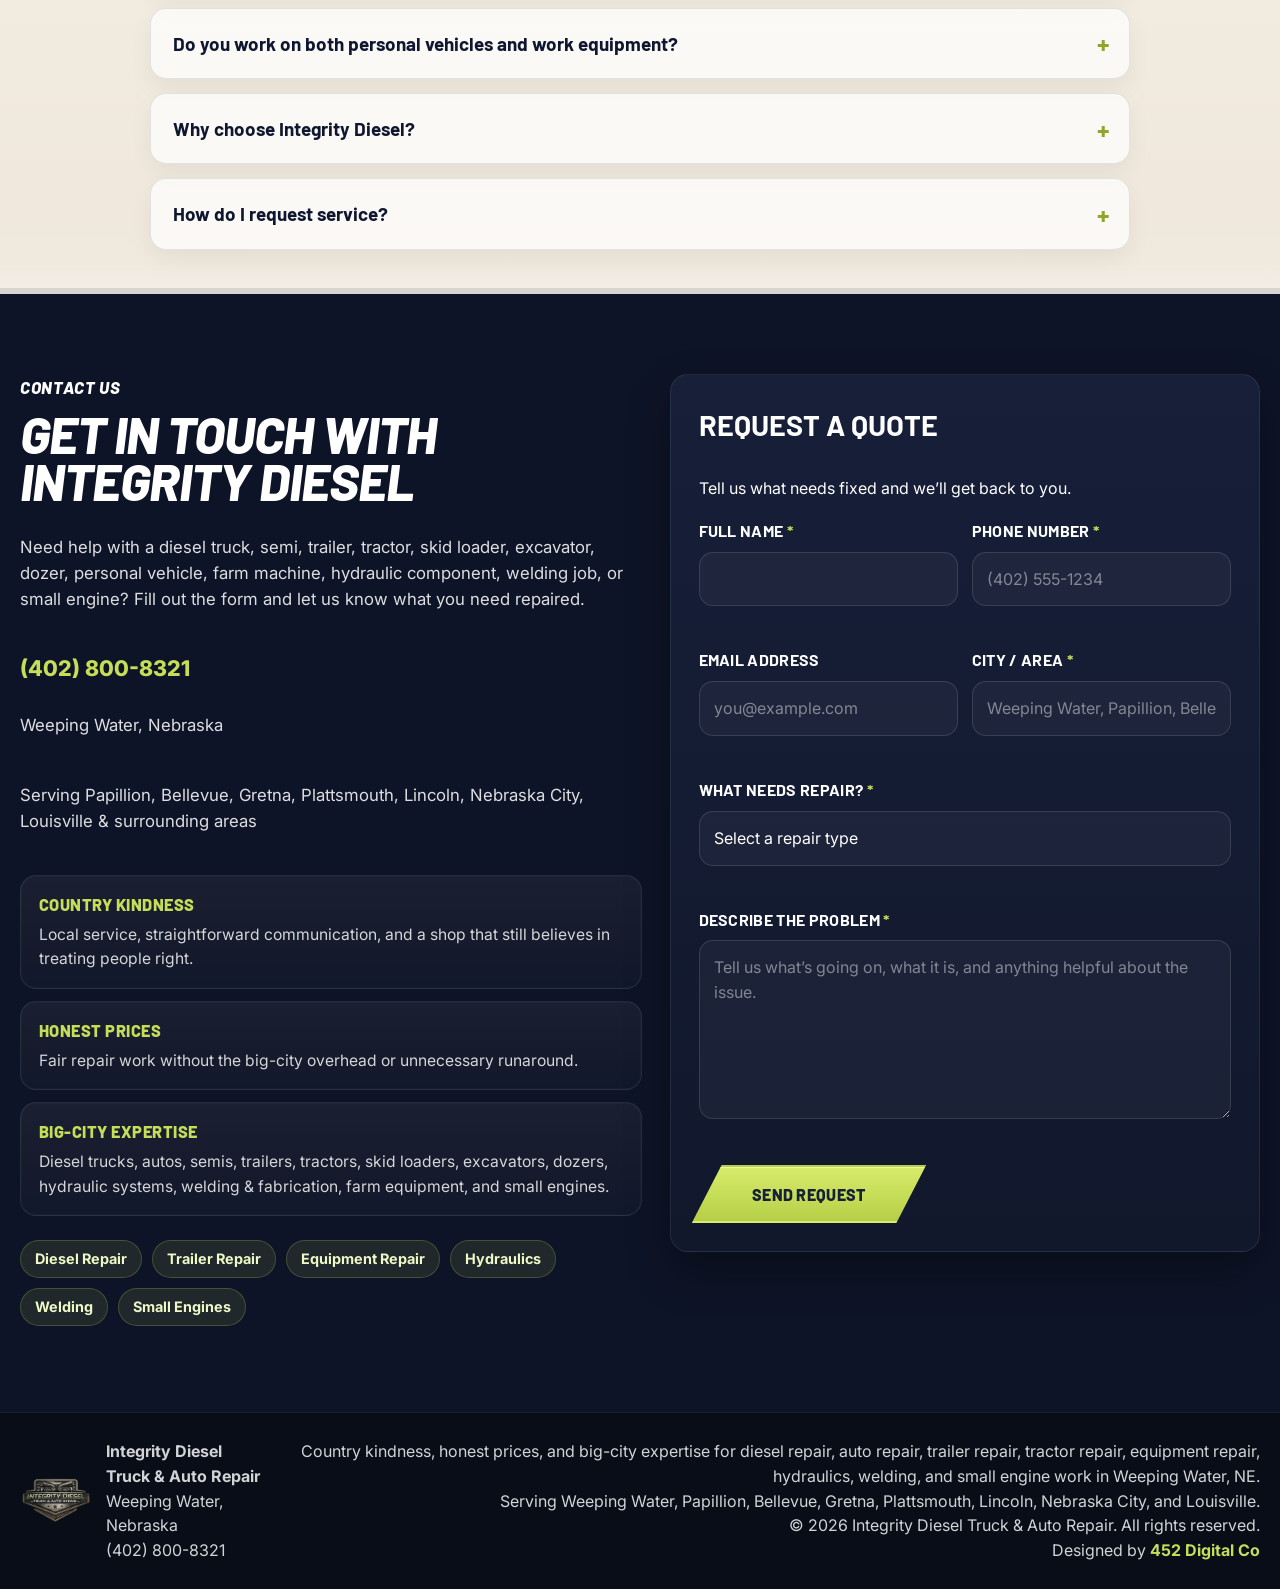
==== commit 52650604: "Update index.html" ====
--- a/index.html
+++ b/index.html
@@ -40,14 +40,16 @@
     "description":"Integrity Diesel Truck & Auto Repair provides diesel truck repair, semi truck repair, auto repair, trailer repair, tractor repair, skid loader repair, excavator repair, dozer repair, hydraulic repair, welding and fabrication, farm equipment repair, small engine repair, and general mechanical work in Weeping Water, Nebraska.",
     "address":{
       "@type":"PostalAddress",
+      "streetAddress":"7614 NE-50",
       "addressLocality":"Weeping Water",
       "addressRegion":"NE",
+      "postalCode":"68463",
       "addressCountry":"US"
     },
     "geo":{
       "@type":"GeoCoordinates",
-      "latitude":"40.8706",
-      "longitude":"-96.1397"
+      "latitude":"40.9040742",
+      "longitude":"-96.1792453"
     },
     "areaServed":[
       {"@type":"City","name":"Weeping Water"},
@@ -177,7 +179,7 @@
         "name":"Where are you located?",
         "acceptedAnswer":{
           "@type":"Answer",
-          "text":"Integrity Diesel Truck & Auto Repair is based in Weeping Water, Nebraska and serves customers from nearby communities including Papillion, Bellevue, Gretna, Plattsmouth, Lincoln, Nebraska City, Louisville, and surrounding southeast Nebraska areas."
+          "text":"Integrity Diesel Truck & Auto Repair is located at 7614 NE-50 in Weeping Water, Nebraska and serves customers from nearby communities including Papillion, Bellevue, Gretna, Plattsmouth, Lincoln, Nebraska City, Louisville, and surrounding southeast Nebraska areas."
         }
       },
       {
@@ -220,8 +222,7 @@
         <a href="#top" class="nav-link active" aria-current="page">Home</a>
         <a href="services.html" class="nav-link">Services</a>
         <a href="about.html" class="nav-link">About Us</a>
-        <a href="#areas" class="nav-link">Areas We Serve</a>
-        <a href="#faq" class="nav-link">FAQ</a>
+        <a href="shop-work.html" class="nav-link">Shop Work</a>
         <a href="contact.html" class="nav-link">Contact</a>
       </nav>
 
@@ -254,10 +255,8 @@
 
           <p class="eyebrow">Weeping Water, Nebraska Repair Shop</p>
 
-          <div class="hero-value-line">
-            <span>Country Kindness</span>
-            <span>Honest Prices</span>
-            <span>Big-City Expertise</span>
+          <div class="hero-slogan-box" aria-label="Integrity Diesel value statement">
+            <p>Country Kindness. Honest Prices. Big-City Expertise.</p>
           </div>
 
           <h1>
@@ -316,7 +315,7 @@
         <div class="services-grid">
           <a href="/diesel-truck-repair-weeping-water-ne/" class="service-card" aria-label="Diesel Truck Repair">
             <div class="service-image">
-              <img src="images/badass-diesel-truck.jpg" alt="Diesel truck repair in Weeping Water Nebraska" loading="lazy" width="1200" height="700">
+              <img src="images/Tractor.jpg" alt="Diesel truck repair in Weeping Water Nebraska" loading="lazy" width="1200" height="700">
             </div>
             <div class="service-title">Diesel Truck Repair</div>
           </a>
@@ -344,42 +343,42 @@
 
           <a href="/skid-loader-repair-weeping-water-ne/" class="service-card" aria-label="Skid Loader Repair">
             <div class="service-image">
-              <img src="images/skid-loader.jpg" alt="Skid loader repair in Weeping Water Nebraska" loading="lazy" width="1200" height="700">
+              <img src="images/cars.jpg" alt="Skid loader repair in Weeping Water Nebraska" loading="lazy" width="1200" height="700">
             </div>
             <div class="service-title">Skid Loader Repair</div>
           </a>
 
           <a href="/excavator-repair-weeping-water-ne/" class="service-card" aria-label="Excavator Repair">
             <div class="service-image">
-              <img src="images/excavator.jpg" alt="Excavator repair in Weeping Water Nebraska" loading="lazy" width="1200" height="700">
+              <img src="images/Diesel-truck.jpg" alt="Excavator repair in Weeping Water Nebraska" loading="lazy" width="1200" height="700">
             </div>
             <div class="service-title">Excavator Repair</div>
           </a>
 
           <a href="/dozer-repair-weeping-water-ne/" class="service-card" aria-label="Dozer Repair">
             <div class="service-image">
-              <img src="images/dozer.jpg" alt="Dozer repair in Weeping Water Nebraska" loading="lazy" width="1200" height="700">
+              <img src="images/grainauger.jpg" alt="Dozer repair in Weeping Water Nebraska" loading="lazy" width="1200" height="700">
             </div>
             <div class="service-title highlight">Dozer Repair</div>
           </a>
 
           <a href="/hydraulic-repair-weeping-water-ne/" class="service-card" aria-label="Hydraulic Repair">
             <div class="service-image">
-              <img src="images/hydraulic-repair.jpg" alt="Hydraulic repair in Weeping Water Nebraska" loading="lazy" width="1200" height="700">
+              <img src="images/Trailers.jpg" alt="Hydraulic repair in Weeping Water Nebraska" loading="lazy" width="1200" height="700">
             </div>
             <div class="service-title">Hydraulic Repair</div>
           </a>
 
           <a href="/welding-fabrication-weeping-water-ne/" class="service-card" aria-label="Welding and Fabrication">
             <div class="service-image">
-              <img src="images/welding-fabrication.jpg" alt="Welding and fabrication in Weeping Water Nebraska" loading="lazy" width="1200" height="700">
+              <img src="images/grainauger.jpg" alt="Welding and fabrication in Weeping Water Nebraska" loading="lazy" width="1200" height="700">
             </div>
             <div class="service-title">Welding &amp; Fabrication</div>
           </a>
 
           <a href="/small-engine-repair-weeping-water-ne/" class="service-card" aria-label="Small Engine Repair">
             <div class="service-image">
-              <img src="images/small-engines.jpg" alt="Small engine repair in Weeping Water Nebraska" loading="lazy" width="1200" height="700">
+              <img src="images/lawnmower.jpg" alt="Small engine repair in Weeping Water Nebraska" loading="lazy" width="1200" height="700">
             </div>
             <div class="service-title">Small Engine Repair</div>
           </a>
@@ -393,7 +392,7 @@
 
           <a href="#contact" class="service-card" aria-label="Anything with a motor give us a call">
             <div class="service-image">
-              <img src="images/anything-with-a-motor.jpg" alt="General mechanical repair for anything with a motor in Weeping Water Nebraska" loading="lazy" width="1200" height="700">
+              <img src="images/Snow-blower.jpg" alt="General mechanical repair for anything with a motor in Weeping Water Nebraska" loading="lazy" width="1200" height="700">
             </div>
             <div class="service-title highlight">Anything With a Motor? Give Us a Call</div>
           </a>
@@ -458,12 +457,21 @@
             <div class="about-map">
               <div class="about-map-card">
                 <div class="about-map-head">
-                  <span>Service Area Map</span>
-                  <small>Weeping Water • Papillion • Bellevue • Gretna • Plattsmouth • Lincoln • Nebraska City • Louisville</small>
+                  <span>Shop Location</span>
+                  <small>7614 NE-50 • Weeping Water, Nebraska 68463</small>
                 </div>
 
-                <div class="about-map-frame">
-                  <img src="images/google-map.jpg" alt="Service area map including Weeping Water, Papillion, Bellevue, Gretna, Plattsmouth, Lincoln, Nebraska City, and Louisville" loading="lazy" width="1400" height="800">
+                <div class="about-map-frame about-map-embed">
+                  <iframe
+                    src="https://www.google.com/maps/embed?pb=!1m18!1m12!1m3!1d3015.532255414401!2d-96.17924529999999!3d40.90407419999999!2m3!1f0!2f0!3f0!3m2!1i1024!2i768!4f13.1!3m3!1m2!1s0x879411027256b4c7%3A0x73ccebc56d8dca99!2sIntegrity%20Diesel%20Truck%20%26%20Auto%20Repair%20LLC!5e0!3m2!1sen!2sus!4v1773350372040!5m2!1sen!2sus"
+                    width="600"
+                    height="450"
+                    style="border:0;"
+                    allowfullscreen=""
+                    loading="lazy"
+                    referrerpolicy="no-referrer-when-downgrade"
+                    title="Integrity Diesel Truck & Auto Repair location map">
+                  </iframe>
                   <div class="about-map-wash"></div>
                   <div class="about-map-glow"></div>
                 </div>
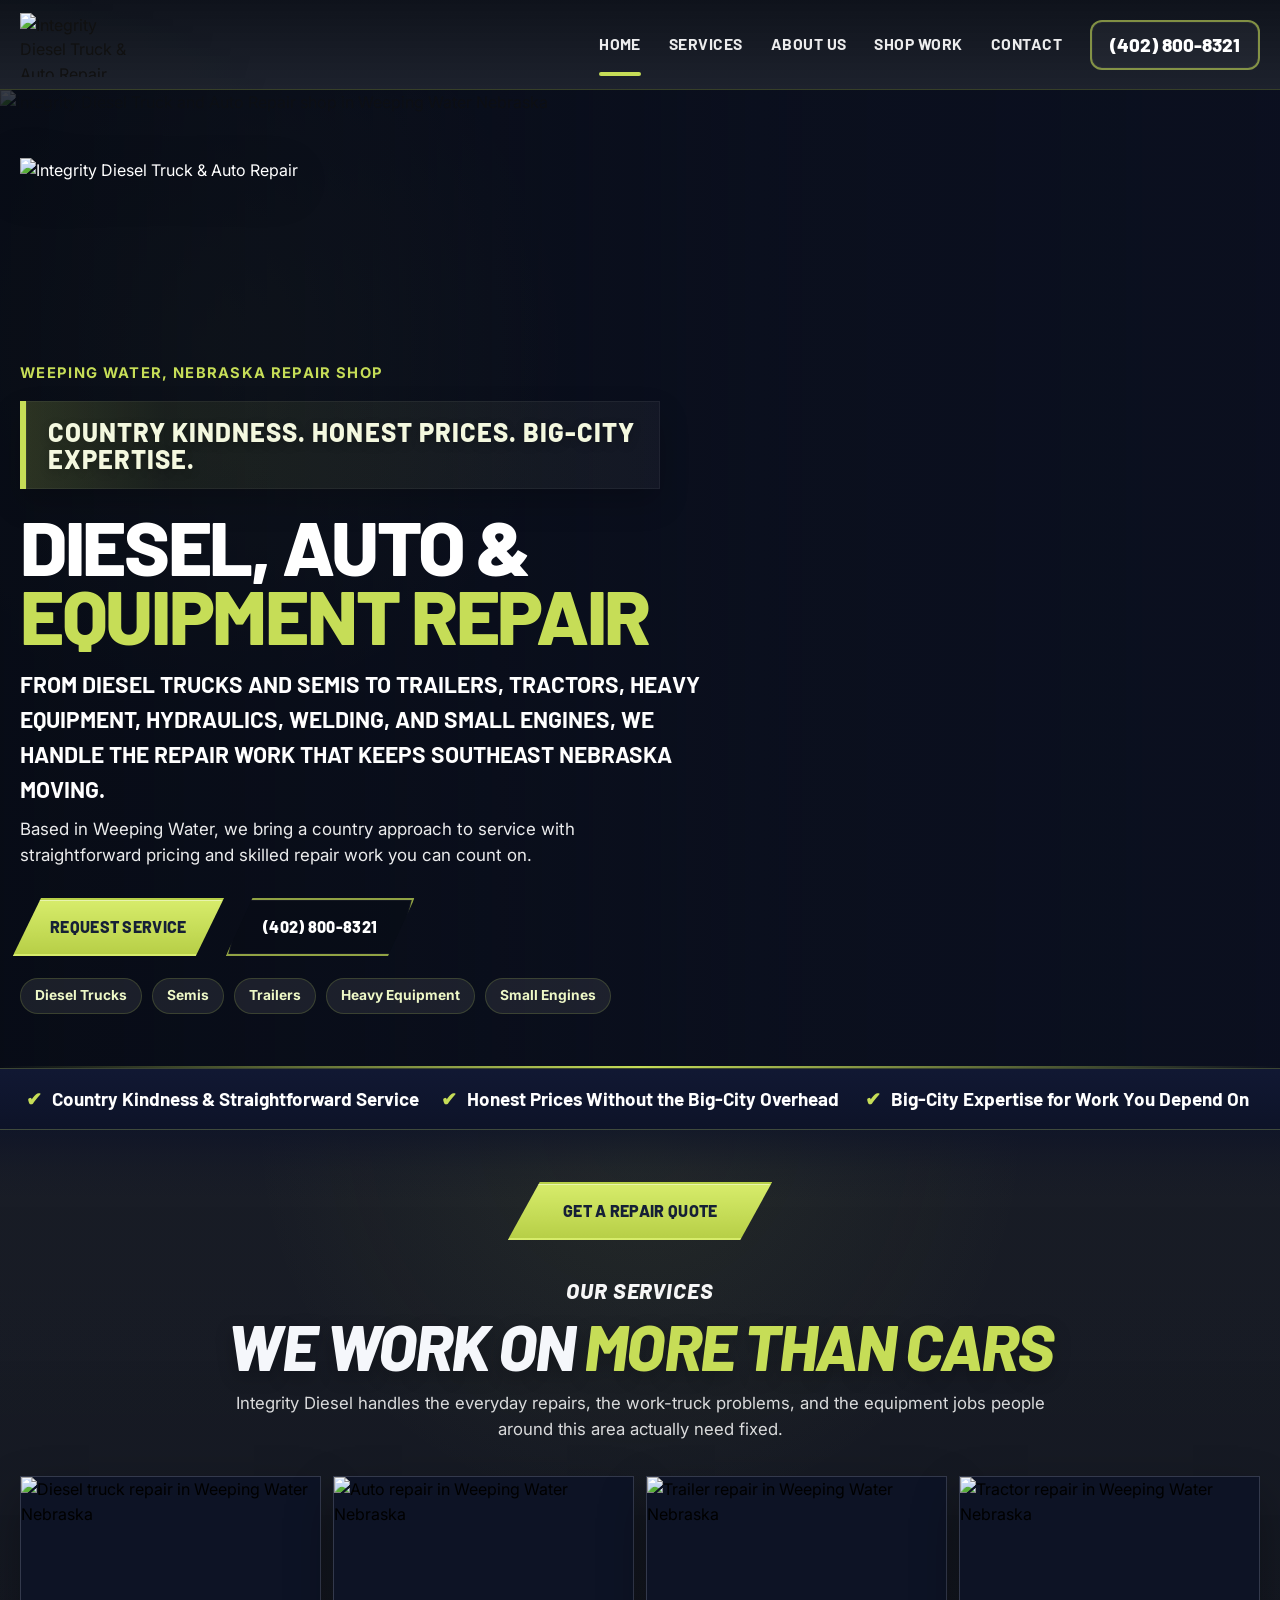
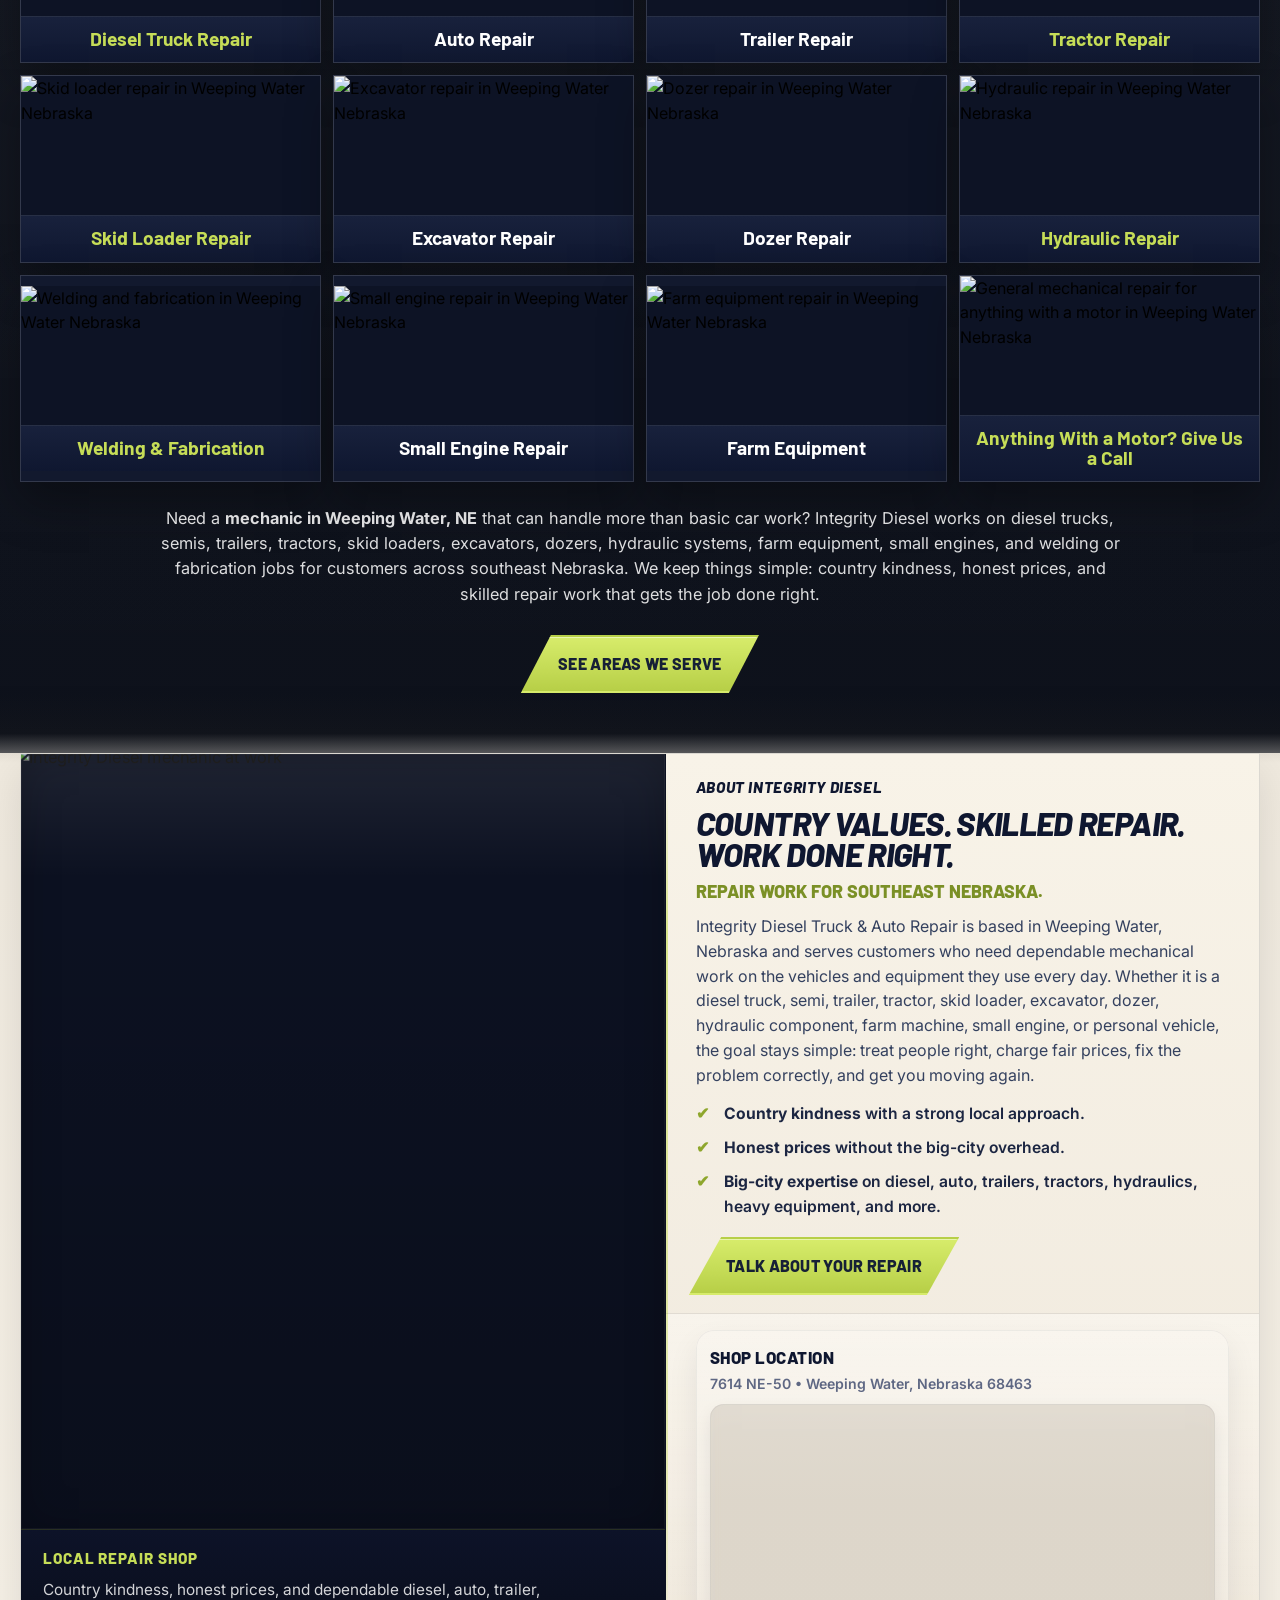
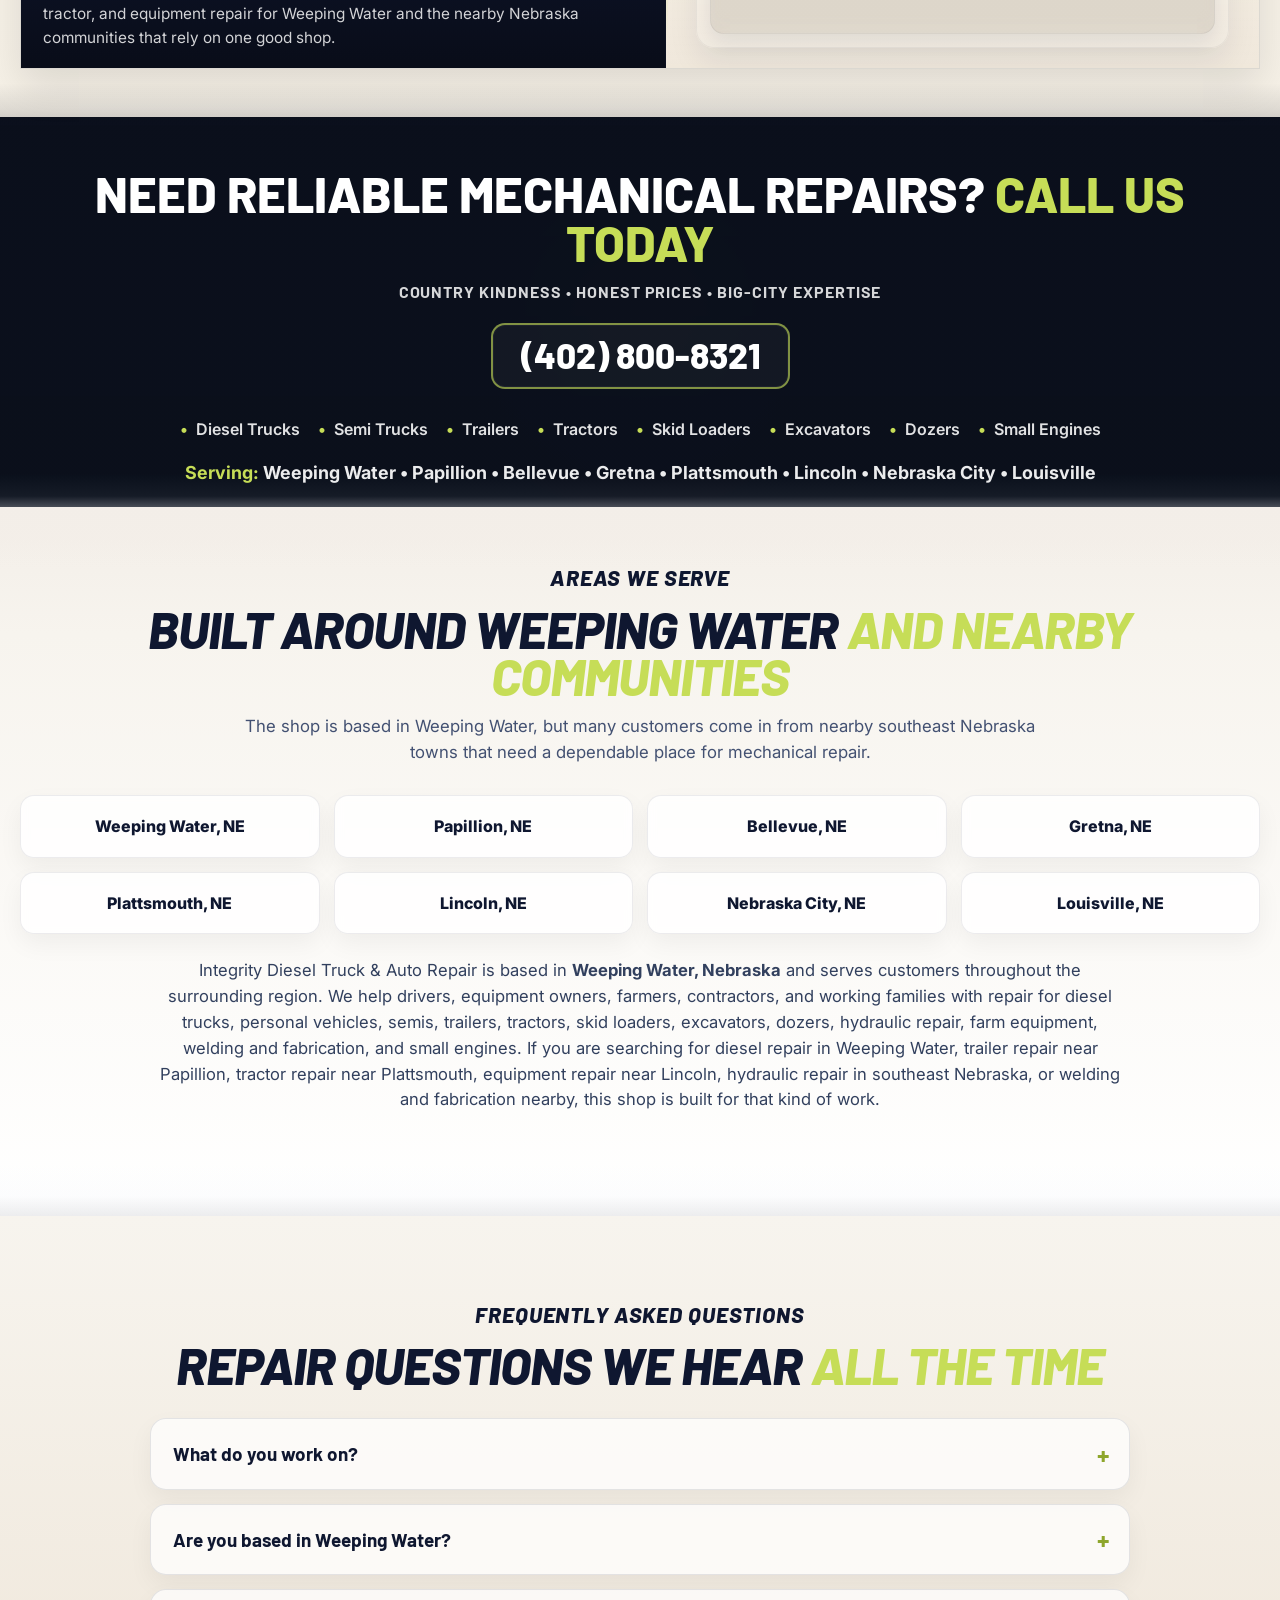
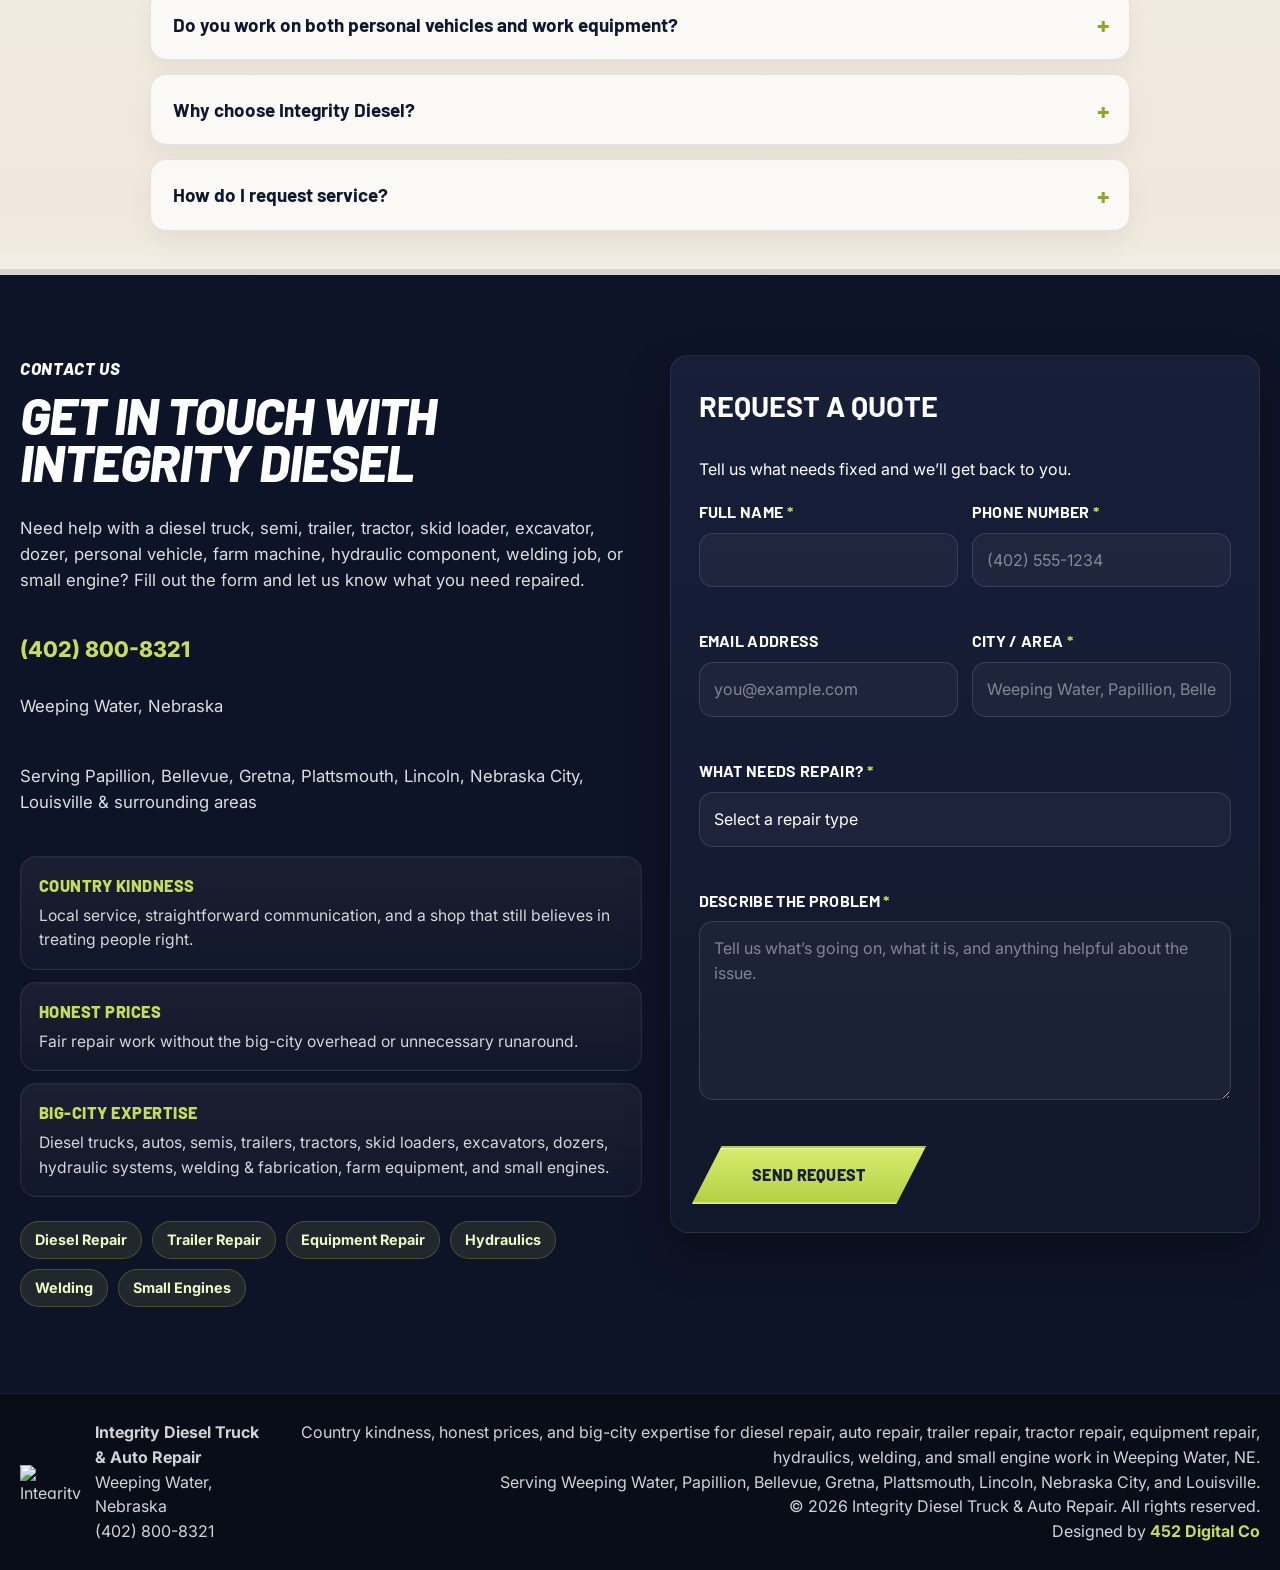
==== commit 18873ce8: "Update index.html" ====
--- a/index.html
+++ b/index.html
@@ -14,12 +14,12 @@
   <meta property="og:description" content="Diesel truck, semi truck, auto, trailer, tractor, skid loader, excavator, dozer, hydraulic, farm equipment, small engine repair, welding, and general mechanical work in Weeping Water, Nebraska and surrounding southeast Nebraska communities.">
   <meta property="og:type" content="website">
   <meta property="og:url" content="https://integritydieseltruckandauto.com/">
-  <meta property="og:image" content="https://integritydieseltruckandauto.com/images/header.png">
+  <meta property="og:image" content="https://integritydieseltruckandauto.com/images/semi-truck-repair-omaha-nebraska.jpg">
 
   <meta name="twitter:card" content="summary_large_image">
   <meta name="twitter:title" content="Integrity Diesel Truck & Auto Repair | Weeping Water, NE">
   <meta name="twitter:description" content="Repair for diesel trucks, semis, cars, trailers, tractors, skid loaders, excavators, dozers, hydraulic systems, farm equipment, small engines, and welding in Weeping Water, Nebraska.">
-  <meta name="twitter:image" content="https://integritydieseltruckandauto.com/images/header.png">
+  <meta name="twitter:image" content="https://integritydieseltruckandauto.com/images/semi-truck-repair-omaha-nebraska.jpg">
 
   <link rel="preconnect" href="https://fonts.googleapis.com">
   <link rel="preconnect" href="https://fonts.gstatic.com" crossorigin>
@@ -34,7 +34,7 @@
     "@id":"https://integritydieseltruckandauto.com/#business",
     "name":"Integrity Diesel Truck & Auto Repair",
     "url":"https://integritydieseltruckandauto.com/",
-    "image":"https://integritydieseltruckandauto.com/images/header.png",
+    "image":"https://integritydieseltruckandauto.com/images/semi-truck-repair-omaha-nebraska.jpg",
     "telephone":"+1-402-800-8321",
     "priceRange":"$$",
     "description":"Integrity Diesel Truck & Auto Repair provides diesel truck repair, semi truck repair, auto repair, trailer repair, tractor repair, skid loader repair, excavator repair, dozer repair, hydraulic repair, welding and fabrication, farm equipment repair, small engine repair, and general mechanical work in Weeping Water, Nebraska.",
@@ -242,7 +242,7 @@
 
     <section class="hero">
       <div class="hero-bg">
-        <img src="images/header.png" alt="Integrity Diesel Truck and Auto Repair shop in Weeping Water Nebraska" width="1600" height="900">
+        <img src="images/semi-truck-repair-omaha-nebraska.jpg" alt="Integrity Diesel Truck and Auto Repair shop in Weeping Water Nebraska" width="1600" height="900">
       </div>
 
       <div class="hero-overlay"></div>
@@ -313,89 +313,89 @@
         </div>
 
         <div class="services-grid">
-          <a href="/diesel-truck-repair-weeping-water-ne/" class="service-card" aria-label="Diesel Truck Repair">
-            <div class="service-image">
-              <img src="images/Tractor.jpg" alt="Diesel truck repair in Weeping Water Nebraska" loading="lazy" width="1200" height="700">
+          <button type="button" class="service-card service-lightbox-trigger" aria-label="View larger image for Diesel Truck Repair">
+            <div class="service-image">
+              <img src="images/diesel-truck-repair-weeping-water-nebraska.jpg" alt="Diesel truck repair in Weeping Water Nebraska" loading="lazy" width="1200" height="700">
             </div>
             <div class="service-title">Diesel Truck Repair</div>
-          </a>
-
-          <a href="/auto-repair-weeping-water-ne/" class="service-card" aria-label="Auto Repair">
-            <div class="service-image">
-              <img src="images/cars.jpg" alt="Auto repair in Weeping Water Nebraska" loading="lazy" width="1200" height="700">
+          </button>
+
+          <button type="button" class="service-card service-lightbox-trigger" aria-label="View larger image for Auto Repair">
+            <div class="service-image">
+              <img src="images/diesel-repair-weeping-water-nebraska-truck-repair-shop.jpg" alt="Auto repair in Weeping Water Nebraska" loading="lazy" width="1200" height="700">
             </div>
             <div class="service-title highlight">Auto Repair</div>
-          </a>
-
-          <a href="/trailer-repair-weeping-water-ne/" class="service-card" aria-label="Trailer Repair">
-            <div class="service-image">
-              <img src="images/Trailers.jpg" alt="Trailer repair in Weeping Water Nebraska" loading="lazy" width="1200" height="700">
+          </button>
+
+          <button type="button" class="service-card service-lightbox-trigger" aria-label="View larger image for Trailer Repair">
+            <div class="service-image">
+              <img src="images/rv-repair-weeping-water-nebraska.jpg" alt="Trailer repair in Weeping Water Nebraska" loading="lazy" width="1200" height="700">
             </div>
             <div class="service-title">Trailer Repair</div>
-          </a>
-
-          <a href="/tractor-repair-weeping-water-ne/" class="service-card" aria-label="Tractor Repair">
-            <div class="service-image">
-              <img src="images/Tractor.jpg" alt="Tractor repair in Weeping Water Nebraska" loading="lazy" width="1200" height="700">
+          </button>
+
+          <button type="button" class="service-card service-lightbox-trigger" aria-label="View larger image for Tractor Repair">
+            <div class="service-image">
+              <img src="images/tractor-repair-weeping-water-nebraska.jpg" alt="Tractor repair in Weeping Water Nebraska" loading="lazy" width="1200" height="700">
             </div>
             <div class="service-title highlight">Tractor Repair</div>
-          </a>
-
-          <a href="/skid-loader-repair-weeping-water-ne/" class="service-card" aria-label="Skid Loader Repair">
-            <div class="service-image">
-              <img src="images/cars.jpg" alt="Skid loader repair in Weeping Water Nebraska" loading="lazy" width="1200" height="700">
+          </button>
+
+          <button type="button" class="service-card service-lightbox-trigger" aria-label="View larger image for Skid Loader Repair">
+            <div class="service-image">
+              <img src="images/skid-steer-repair-weeping-water-nebraska.jpg" alt="Skid loader repair in Weeping Water Nebraska" loading="lazy" width="1200" height="700">
             </div>
             <div class="service-title">Skid Loader Repair</div>
-          </a>
-
-          <a href="/excavator-repair-weeping-water-ne/" class="service-card" aria-label="Excavator Repair">
-            <div class="service-image">
-              <img src="images/Diesel-truck.jpg" alt="Excavator repair in Weeping Water Nebraska" loading="lazy" width="1200" height="700">
+          </button>
+
+          <button type="button" class="service-card service-lightbox-trigger" aria-label="View larger image for Excavator Repair">
+            <div class="service-image">
+              <img src="images/excavator-repair-weeping-water-nebraska.jpg" alt="Excavator repair in Weeping Water Nebraska" loading="lazy" width="1200" height="700">
             </div>
             <div class="service-title">Excavator Repair</div>
-          </a>
-
-          <a href="/dozer-repair-weeping-water-ne/" class="service-card" aria-label="Dozer Repair">
-            <div class="service-image">
-              <img src="images/grainauger.jpg" alt="Dozer repair in Weeping Water Nebraska" loading="lazy" width="1200" height="700">
+          </button>
+
+          <button type="button" class="service-card service-lightbox-trigger" aria-label="View larger image for Dozer Repair">
+            <div class="service-image">
+              <img src="images/bulldozer-repair-papillion-nebraska.jpg" alt="Dozer repair in Weeping Water Nebraska" loading="lazy" width="1200" height="700">
             </div>
             <div class="service-title highlight">Dozer Repair</div>
-          </a>
-
-          <a href="/hydraulic-repair-weeping-water-ne/" class="service-card" aria-label="Hydraulic Repair">
-            <div class="service-image">
-              <img src="images/Trailers.jpg" alt="Hydraulic repair in Weeping Water Nebraska" loading="lazy" width="1200" height="700">
+          </button>
+
+          <button type="button" class="service-card service-lightbox-trigger" aria-label="View larger image for Hydraulic Repair">
+            <div class="service-image">
+              <img src="images/hydraulic-repair-shop-nebraska.jpg" alt="Hydraulic repair in Weeping Water Nebraska" loading="lazy" width="1200" height="700">
             </div>
             <div class="service-title">Hydraulic Repair</div>
-          </a>
-
-          <a href="/welding-fabrication-weeping-water-ne/" class="service-card" aria-label="Welding and Fabrication">
-            <div class="service-image">
-              <img src="images/grainauger.jpg" alt="Welding and fabrication in Weeping Water Nebraska" loading="lazy" width="1200" height="700">
+          </button>
+
+          <button type="button" class="service-card service-lightbox-trigger" aria-label="View larger image for Welding and Fabrication">
+            <div class="service-image">
+              <img src="images/welding-repair-omaha-nebraska.jpg" alt="Welding and fabrication in Weeping Water Nebraska" loading="lazy" width="1200" height="700">
             </div>
             <div class="service-title">Welding &amp; Fabrication</div>
-          </a>
-
-          <a href="/small-engine-repair-weeping-water-ne/" class="service-card" aria-label="Small Engine Repair">
-            <div class="service-image">
-              <img src="images/lawnmower.jpg" alt="Small engine repair in Weeping Water Nebraska" loading="lazy" width="1200" height="700">
+          </button>
+
+          <button type="button" class="service-card service-lightbox-trigger" aria-label="View larger image for Small Engine Repair">
+            <div class="service-image">
+              <img src="images/lawn-mower-repair-omaha-nebraska.jpg" alt="Small engine repair in Weeping Water Nebraska" loading="lazy" width="1200" height="700">
             </div>
             <div class="service-title">Small Engine Repair</div>
-          </a>
-
-          <a href="/farm-equipment-repair-weeping-water-ne/" class="service-card" aria-label="Farm Equipment Repair">
-            <div class="service-image">
-              <img src="images/grainauger.jpg" alt="Farm equipment repair in Weeping Water Nebraska" loading="lazy" width="1200" height="700">
+          </button>
+
+          <button type="button" class="service-card service-lightbox-trigger" aria-label="View larger image for Farm Equipment Repair">
+            <div class="service-image">
+              <img src="images/farm-equipment-repair-nebraska.jpg" alt="Farm equipment repair in Weeping Water Nebraska" loading="lazy" width="1200" height="700">
             </div>
             <div class="service-title">Farm Equipment</div>
-          </a>
-
-          <a href="#contact" class="service-card" aria-label="Anything with a motor give us a call">
-            <div class="service-image">
-              <img src="images/Snow-blower.jpg" alt="General mechanical repair for anything with a motor in Weeping Water Nebraska" loading="lazy" width="1200" height="700">
+          </button>
+
+          <button type="button" class="service-card service-lightbox-trigger" aria-label="View larger image for Anything With a Motor Give Us a Call">
+            <div class="service-image">
+              <img src="images/diesel-repair-weeping-water-nebraska-engine.jpg" alt="General mechanical repair for anything with a motor in Weeping Water Nebraska" loading="lazy" width="1200" height="700">
             </div>
             <div class="service-title highlight">Anything With a Motor? Give Us a Call</div>
-          </a>
+          </button>
         </div>
 
         <div class="services-copy">
@@ -421,7 +421,7 @@
         <div class="about-grid">
           <div class="about-media">
             <div class="about-image">
-              <img src="images/mechanics.jpg" alt="Integrity Diesel mechanic at work" loading="lazy" width="1400" height="1000">
+              <img src="images/diesel-repair-shop-weeping-water-nebraska.jpg" alt="Integrity Diesel mechanic at work" loading="lazy" width="1400" height="1000">
             </div>
 
             <div class="about-image-caption">
@@ -730,6 +730,22 @@
     </div>
   </footer>
 
+  <div class="service-lightbox" id="serviceLightbox" aria-hidden="true">
+    <div class="service-lightbox-backdrop"></div>
+
+    <div class="service-lightbox-dialog" role="dialog" aria-modal="true" aria-labelledby="serviceLightboxTitle">
+      <button type="button" class="service-lightbox-close" id="serviceLightboxClose" aria-label="Close image viewer">×</button>
+
+      <div class="service-lightbox-media">
+        <img id="serviceLightboxImage" src="" alt="">
+      </div>
+
+      <div class="service-lightbox-caption">
+        <p id="serviceLightboxTitle"></p>
+      </div>
+    </div>
+  </div>
+
   <script src="js/main.js"></script>
 </body>
 </html>
--- a/css/styles.css
+++ b/css/styles.css
@@ -47,6 +47,14 @@
   color: inherit;
 }
 
+button{
+  font: inherit;
+}
+
+iframe{
+  display: block;
+}
+
 .container{
   width: min(calc(100% - 32px), var(--container));
   margin-inline: auto;
@@ -315,6 +323,7 @@
   width: 100%;
   height: 100%;
   object-fit: cover;
+  object-position: center center;
 }
 
 .hero-overlay{
@@ -337,7 +346,7 @@
 .hero-copy{
   color: var(--white);
   padding: 20px 0;
-  max-width: 660px;
+  max-width: 700px;
 }
 
 .hero-logo-wrap{
@@ -358,6 +367,30 @@
   letter-spacing: .09em;
   font-weight: 700;
   font-size: .92rem;
+}
+
+.hero-slogan-box{
+  margin: 0 0 22px;
+  max-width: 640px;
+  border-left: 6px solid var(--lime);
+  background:
+    linear-gradient(90deg, rgba(198,221,87,.18) 0%, rgba(198,221,87,.08) 22%, rgba(255,255,255,.04) 100%);
+  box-shadow:
+    0 14px 30px rgba(0,0,0,.20),
+    inset 0 0 0 1px rgba(255,255,255,.05);
+  padding: 18px 22px 16px;
+}
+
+.hero-slogan-box p{
+  margin: 0;
+  font-family: "Barlow", sans-serif;
+  font-weight: 800;
+  font-size: clamp(1.15rem, 2vw, 1.6rem);
+  line-height: 1.05;
+  text-transform: uppercase;
+  letter-spacing: .04em;
+  color: #f4f8df;
+  text-shadow: 0 3px 10px rgba(0,0,0,.22);
 }
 
 .hero h1{
@@ -437,9 +470,10 @@
   justify-content: center;
   text-align: center;
   font-family: "Barlow", sans-serif;
-  font-size: clamp(1rem, 1.5vw, 1.28rem);
+  font-size: clamp(1rem, 1.5vw, 1.18rem);
   font-weight: 700;
   color: #fff;
+  line-height: 1.25;
 }
 
 .trust-item::before{
@@ -533,18 +567,29 @@
 }
 
 .service-card{
+  appearance: none;
+  -webkit-appearance: none;
+  width: 100%;
+  padding: 0;
   overflow: hidden;
   border-radius: 0;
   background: #12192e;
   border: 1px solid rgba(255,255,255,.14);
   box-shadow: var(--shadow);
   transition: transform .25s ease, box-shadow .25s ease, border-color .25s ease;
+  cursor: pointer;
+  text-align: left;
 }
 
 .service-card:hover{
   transform: translateY(-5px);
   box-shadow: 0 24px 48px rgba(0,0,0,.28);
   border-color: rgba(198,221,87,.4);
+}
+
+.service-card:focus-visible{
+  outline: 3px solid rgba(198,221,87,.7);
+  outline-offset: 3px;
 }
 
 .service-image{
@@ -577,7 +622,103 @@
 }
 
 .service-title.highlight{
+  color: #fff;
+}
+
+.services-grid .service-card:nth-child(1) .service-title,
+.services-grid .service-card:nth-child(4) .service-title,
+.services-grid .service-card:nth-child(5) .service-title,
+.services-grid .service-card:nth-child(8) .service-title,
+.services-grid .service-card:nth-child(9) .service-title,
+.services-grid .service-card:nth-child(12) .service-title{
   color: var(--lime);
+}
+
+.service-lightbox{
+  position: fixed;
+  inset: 0;
+  z-index: 3000;
+  display: flex;
+  align-items: center;
+  justify-content: center;
+  padding: 22px;
+  opacity: 0;
+  visibility: hidden;
+  pointer-events: none;
+  transition: opacity .25s ease, visibility .25s ease;
+}
+
+.service-lightbox.is-open{
+  opacity: 1;
+  visibility: visible;
+  pointer-events: auto;
+}
+
+.service-lightbox-backdrop{
+  position: absolute;
+  inset: 0;
+  background: rgba(6,10,18,.84);
+  backdrop-filter: blur(6px);
+}
+
+.service-lightbox-dialog{
+  position: relative;
+  z-index: 2;
+  width: min(1100px, 100%);
+  max-height: 90vh;
+  background: #0f1730;
+  border: 1px solid rgba(255,255,255,.10);
+  box-shadow: 0 30px 80px rgba(0,0,0,.45);
+  overflow: hidden;
+}
+
+.service-lightbox-media{
+  background: #0a1020;
+}
+
+.service-lightbox-media img{
+  display: block;
+  width: 100%;
+  height: auto;
+  max-height: 78vh;
+  object-fit: contain;
+}
+
+.service-lightbox-caption{
+  padding: 16px 18px 18px;
+  background: linear-gradient(180deg, #18213c 0%, #0f1730 100%);
+  border-top: 1px solid rgba(255,255,255,.08);
+}
+
+.service-lightbox-caption p{
+  margin: 0;
+  color: #fff;
+  font-family: "Barlow", sans-serif;
+  font-weight: 700;
+  font-size: 1.2rem;
+  text-transform: uppercase;
+}
+
+.service-lightbox-close{
+  position: absolute;
+  top: 12px;
+  right: 12px;
+  z-index: 3;
+  width: 46px;
+  height: 46px;
+  border: 1px solid rgba(255,255,255,.14);
+  background: rgba(7,11,20,.72);
+  color: #fff;
+  font-size: 2rem;
+  line-height: 1;
+  cursor: pointer;
+  display: inline-flex;
+  align-items: center;
+  justify-content: center;
+}
+
+.service-lightbox-close:hover{
+  background: rgba(198,221,87,.16);
 }
 
 .services-copy{
@@ -870,11 +1011,22 @@
   opacity: .98;
 }
 
+.about-map-embed{
+  background: #dcd5c9;
+}
+
+.about-map-embed iframe{
+  width: 100%;
+  height: 100%;
+  border: 0;
+  filter: saturate(.88) contrast(.98) brightness(.99);
+}
+
 .about-map-wash{
   position: absolute;
   inset: 0;
   background:
-    linear-gradient(180deg, rgba(255,255,255,.16) 0%, rgba(248,243,232,.05) 42%, rgba(239,232,220,.08) 100%);
+    linear-gradient(180deg, rgba(255,255,255,.12) 0%, rgba(248,243,232,.04) 42%, rgba(239,232,220,.06) 100%);
   pointer-events: none;
 }
 
@@ -882,8 +1034,8 @@
   position: absolute;
   inset: 0;
   box-shadow:
-    inset 0 18px 22px rgba(255,255,255,.08),
-    inset 0 -10px 14px rgba(239,232,220,.12),
+    inset 0 18px 22px rgba(255,255,255,.06),
+    inset 0 -10px 14px rgba(239,232,220,.08),
     inset 0 0 0 1px rgba(255,255,255,.08);
   pointer-events: none;
 }
@@ -913,7 +1065,7 @@
 }
 
 .cta-inner h2{
-  margin: 0 0 18px;
+  margin: 0 0 12px;
   font-family: "Barlow", sans-serif;
   font-size: clamp(2rem, 4vw, 3.1rem);
   font-weight: 800;
@@ -923,6 +1075,16 @@
 
 .cta-inner h2 span{
   color: var(--lime);
+}
+
+.cta-tagline{
+  margin: 0 0 18px;
+  color: rgba(255,255,255,.84);
+  font-family: "Barlow", sans-serif;
+  font-weight: 700;
+  font-size: 1rem;
+  text-transform: uppercase;
+  letter-spacing: .06em;
 }
 
 .cta-phone{
@@ -1644,6 +1806,20 @@
     height: 76px;
   }
 
+  .hero{
+    min-height: auto;
+  }
+
+  .hero-bg img{
+    object-position: 72% center;
+  }
+
+  .hero-overlay{
+    background:
+      linear-gradient(180deg, rgba(7,11,20,.70) 0%, rgba(8,12,22,.54) 42%, rgba(8,12,22,.34) 100%),
+      linear-gradient(90deg, rgba(7,11,20,.72) 0%, rgba(8,12,22,.38) 55%, rgba(8,12,22,.12) 100%);
+  }
+
   .hero-inner{
     padding: 28px 0 18px;
   }
@@ -1651,6 +1827,18 @@
   .hero-logo-wrap{
     max-width: 265px;
     margin-bottom: 8px;
+  }
+
+  .hero-slogan-box{
+    margin-bottom: 18px;
+    padding: 14px 16px 13px;
+    border-left-width: 4px;
+  }
+
+  .hero-slogan-box p{
+    font-size: .98rem;
+    line-height: 1.2;
+    letter-spacing: .03em;
   }
 
   .hero h1{
@@ -1720,6 +1908,24 @@
     font-size: 1.3rem;
   }
 
+  .service-lightbox{
+    padding: 14px;
+  }
+
+  .service-lightbox-dialog{
+    width: 100%;
+  }
+
+  .service-lightbox-caption p{
+    font-size: 1rem;
+  }
+
+  .service-lightbox-close{
+    width: 42px;
+    height: 42px;
+    font-size: 1.7rem;
+  }
+
   .about-media{
     grid-template-rows: 260px auto;
   }
@@ -1768,6 +1974,11 @@
 
   .areas-section{
     padding-top: 42px;
+  }
+
+  .cta-tagline{
+    font-size: .88rem;
+    line-height: 1.5;
   }
 
   .cta-phone{
@@ -2106,36 +2317,95 @@
   transform: translateX(4px);
 }
 
+/* =========================
+   SERVICE CARD COLOR SYSTEM
+   Pattern: Dark / White / Lime / White
+========================= */
+
 /* DARK CARDS */
-.service-category-card.featured,
+.service-category-card:nth-child(1),
 .service-category-card:nth-child(5),
-.service-category-card:nth-child(9){
+.service-category-card:nth-child(9),
+.service-category-card.featured{
   background: linear-gradient(180deg, #15203a 0%, #0f1730 100%);
   border-color: rgba(198,221,87,.20);
 }
 
-.service-category-card.featured .service-category-content h3,
-.service-category-card.featured .service-category-content p,
-.service-category-card.featured .service-category-link,
+.service-category-card:nth-child(1) .service-category-content h3,
+.service-category-card:nth-child(1) .service-category-content p,
+.service-category-card:nth-child(1) .service-category-link,
 .service-category-card:nth-child(5) .service-category-content h3,
 .service-category-card:nth-child(5) .service-category-content p,
 .service-category-card:nth-child(5) .service-category-link,
 .service-category-card:nth-child(9) .service-category-content h3,
 .service-category-card:nth-child(9) .service-category-content p,
-.service-category-card:nth-child(9) .service-category-link{
+.service-category-card:nth-child(9) .service-category-link,
+.service-category-card.featured .service-category-content h3,
+.service-category-card.featured .service-category-content p,
+.service-category-card.featured .service-category-link{
   color: #fff;
 }
 
-.service-category-card.featured .service-category-number,
+.service-category-card:nth-child(1) .service-category-number,
 .service-category-card:nth-child(5) .service-category-number,
-.service-category-card:nth-child(9) .service-category-number{
+.service-category-card:nth-child(9) .service-category-number,
+.service-category-card.featured .service-category-number{
   background: rgba(198,221,87,.92);
   color: #13203a;
 }
 
+/* WHITE CARDS */
+.service-category-card:nth-child(2),
+.service-category-card:nth-child(4),
+.service-category-card:nth-child(6),
+.service-category-card:nth-child(8),
+.service-category-card:nth-child(10),
+.service-category-card:nth-child(12){
+  background: rgba(255,255,255,.94);
+  border-color: rgba(15,23,48,.08);
+}
+
+.service-category-card:nth-child(2) .service-category-content h3,
+.service-category-card:nth-child(4) .service-category-content h3,
+.service-category-card:nth-child(6) .service-category-content h3,
+.service-category-card:nth-child(8) .service-category-content h3,
+.service-category-card:nth-child(10) .service-category-content h3,
+.service-category-card:nth-child(12) .service-category-content h3{
+  color: #0f1730;
+}
+
+.service-category-card:nth-child(2) .service-category-content p,
+.service-category-card:nth-child(4) .service-category-content p,
+.service-category-card:nth-child(6) .service-category-content p,
+.service-category-card:nth-child(8) .service-category-content p,
+.service-category-card:nth-child(10) .service-category-content p,
+.service-category-card:nth-child(12) .service-category-content p{
+  color: #40506f;
+}
+
+.service-category-card:nth-child(2) .service-category-link,
+.service-category-card:nth-child(4) .service-category-link,
+.service-category-card:nth-child(6) .service-category-link,
+.service-category-card:nth-child(8) .service-category-link,
+.service-category-card:nth-child(10) .service-category-link,
+.service-category-card:nth-child(12) .service-category-link{
+  color: var(--navy);
+}
+
+.service-category-card:nth-child(2) .service-category-number,
+.service-category-card:nth-child(4) .service-category-number,
+.service-category-card:nth-child(6) .service-category-number,
+.service-category-card:nth-child(8) .service-category-number,
+.service-category-card:nth-child(10) .service-category-number,
+.service-category-card:nth-child(12) .service-category-number{
+  background: rgba(15,23,48,.84);
+  color: #fff;
+}
+
 /* LIME CARDS */
 .service-category-card:nth-child(3),
-.service-category-card:nth-child(8),
+.service-category-card:nth-child(7),
+.service-category-card:nth-child(11),
 .service-category-card.accent-card{
   background: linear-gradient(180deg, #d8ec70 0%, #b7cf47 100%);
   border-color: rgba(142,166,44,.26);
@@ -2144,9 +2414,12 @@
 .service-category-card:nth-child(3) .service-category-content h3,
 .service-category-card:nth-child(3) .service-category-content p,
 .service-category-card:nth-child(3) .service-category-link,
-.service-category-card:nth-child(8) .service-category-content h3,
-.service-category-card:nth-child(8) .service-category-content p,
-.service-category-card:nth-child(8) .service-category-link,
+.service-category-card:nth-child(7) .service-category-content h3,
+.service-category-card:nth-child(7) .service-category-content p,
+.service-category-card:nth-child(7) .service-category-link,
+.service-category-card:nth-child(11) .service-category-content h3,
+.service-category-card:nth-child(11) .service-category-content p,
+.service-category-card:nth-child(11) .service-category-link,
 .service-category-card.accent-card .service-category-content h3,
 .service-category-card.accent-card .service-category-content p,
 .service-category-card.accent-card .service-category-link{
@@ -2154,50 +2427,32 @@
 }
 
 .service-category-card:nth-child(3) .service-category-number,
-.service-category-card:nth-child(8) .service-category-number,
+.service-category-card:nth-child(7) .service-category-number,
+.service-category-card:nth-child(11) .service-category-number,
 .service-category-card.accent-card .service-category-number{
   background: rgba(19,32,58,.90);
   color: #fff;
 }
 
-/* WHITE CARDS */
-.service-category-card:nth-child(2),
-.service-category-card:nth-child(4),
-.service-category-card:nth-child(7),
-.service-category-card:nth-child(10),
-.service-category-card:nth-child(11){
+/* FORCE CARD 12 WHITE */
+.service-category-card:nth-child(12){
   background: rgba(255,255,255,.94);
-}
-
-.service-category-card:nth-child(2) .service-category-content h3,
-.service-category-card:nth-child(4) .service-category-content h3,
-.service-category-card:nth-child(7) .service-category-content h3,
-.service-category-card:nth-child(10) .service-category-content h3,
-.service-category-card:nth-child(11) .service-category-content h3{
+  border-color: rgba(15,23,48,.08);
+}
+
+.service-category-card:nth-child(12) .service-category-content h3{
   color: #0f1730;
 }
 
-.service-category-card:nth-child(2) .service-category-content p,
-.service-category-card:nth-child(4) .service-category-content p,
-.service-category-card:nth-child(7) .service-category-content p,
-.service-category-card:nth-child(10) .service-category-content p,
-.service-category-card:nth-child(11) .service-category-content p{
+.service-category-card:nth-child(12) .service-category-content p{
   color: #40506f;
 }
 
-.service-category-card:nth-child(2) .service-category-link,
-.service-category-card:nth-child(4) .service-category-link,
-.service-category-card:nth-child(7) .service-category-link,
-.service-category-card:nth-child(10) .service-category-link,
-.service-category-card:nth-child(11) .service-category-link{
+.service-category-card:nth-child(12) .service-category-link{
   color: var(--navy);
 }
 
-.service-category-card:nth-child(2) .service-category-number,
-.service-category-card:nth-child(4) .service-category-number,
-.service-category-card:nth-child(7) .service-category-number,
-.service-category-card:nth-child(10) .service-category-number,
-.service-category-card:nth-child(11) .service-category-number{
+.service-category-card:nth-child(12) .service-category-number{
   background: rgba(15,23,48,.84);
   color: #fff;
 }
@@ -2409,6 +2664,7 @@
     width: 100%;
   }
 }
+
 /* =========================
    ABOUT PAGE - REBUILT
 ========================= */
@@ -2748,79 +3004,87 @@
     width: 100%;
   }
 }
-x/* =========================
+/* =========================
    CONTACT PAGE
 ========================= */
 
-.contactpage-hero{
-  position: relative;
-  overflow: hidden;
-  min-height: calc(72svh - var(--header-h));
-  background: #09101f;
-}
-
-.contactpage-hero-bg,
-.contactpage-hero-bg img,
-.contactpage-hero-overlay{
-  position: absolute;
-  inset: 0;
-}
-
-.contactpage-hero-bg img{
-  width: 100%;
-  height: 100%;
-  object-fit: cover;
-}
-
-.contactpage-hero-overlay{
+.contactpage-topbar{
+  background: linear-gradient(180deg, #121b34 0%, #0c1327 100%);
+  border-top: 1px solid rgba(198,221,87,.22);
+  border-bottom: 1px solid rgba(198,221,87,.18);
+}
+
+.contactpage-topbar-inner{
+  display: grid;
+  grid-template-columns: repeat(3, 1fr);
+  gap: 16px;
+  padding: 18px 0;
+}
+
+.contactpage-topbar-item{
+  text-align: center;
+  color: rgba(255,255,255,.88);
+}
+
+.contactpage-topbar-item strong{
+  display: block;
+  margin-bottom: 6px;
+  font-family: "Barlow", sans-serif;
+  font-size: 1.1rem;
+  font-weight: 800;
+  text-transform: uppercase;
+  color: #fff;
+}
+
+.contactpage-topbar-item a{
+  color: var(--lime);
+  font-weight: 800;
+}
+
+.contactpage-intro{
   background:
-    linear-gradient(90deg, rgba(7,11,20,.92) 0%, rgba(8,12,22,.78) 40%, rgba(8,12,22,.40) 72%, rgba(8,12,22,.22) 100%),
-    radial-gradient(circle at 18% 22%, rgba(198,221,87,.12), transparent 30%);
-}
-
-.contactpage-hero-inner{
-  position: relative;
-  z-index: 2;
-  min-height: calc(72svh - var(--header-h));
+    linear-gradient(180deg, #f4efe5 0%, #efe7da 100%);
+  padding: 56px 0 50px;
+}
+
+.contactpage-intro-grid{
   display: grid;
-  grid-template-columns: minmax(0, 1.08fr) minmax(300px, .75fr);
-  gap: 32px;
-  align-items: center;
-  padding: 50px 0 34px;
-}
-
-.contactpage-hero-copy{
-  color: #fff;
-  max-width: 760px;
+  grid-template-columns: minmax(0, 1.12fr) minmax(320px, .78fr);
+  gap: 28px;
+  align-items: stretch;
+}
+
+.contactpage-intro-copy{
+  color: var(--navy);
 }
 
 .contactpage-kicker{
   margin: 0 0 14px;
-  color: var(--lime);
+  color: var(--lime-deep);
   text-transform: uppercase;
   letter-spacing: .09em;
   font-weight: 800;
   font-size: .96rem;
 }
 
-.contactpage-hero-copy h1{
+.contactpage-intro-copy h1{
   margin: 0;
   font-family: "Barlow", sans-serif;
   font-weight: 800;
-  font-size: clamp(2.5rem, 6vw, 5rem);
+  font-size: clamp(2.5rem, 5vw, 4.6rem);
   line-height: .92;
   text-transform: uppercase;
   letter-spacing: -.03em;
-  color: #fff;
-}
-
-.contactpage-hero-copy h1 span{
-  color: var(--lime);
+  color: #0f1730;
+}
+
+.contactpage-intro-copy h1 span{
+  color: var(--lime-deep);
 }
 
 .contactpage-hero-text{
   margin: 18px 0 0;
-  color: rgba(255,255,255,.9);
+  color: #435172;
   font-size: 1.08rem;
   max-width: 720px;
 }
@@ -2829,81 +3093,106 @@
   display: flex;
   flex-wrap: wrap;
   gap: 16px;
-  margin-top: 30px;
-}
-
-.contactpage-hero-card{
-  overflow: hidden;
+  margin-top: 28px;
+}
+
+.contactpage-intro-panel{
+  padding: 24px 24px;
   border-radius: 20px;
-  background: linear-gradient(180deg, rgba(20,29,53,.94), rgba(12,18,33,.94));
-  border: 1px solid rgba(198,221,87,.24);
-  box-shadow: 0 24px 48px rgba(0,0,0,.28);
-}
-
-.contactpage-hero-card-head{
-  padding: 18px 22px;
-  font-family: "Barlow", sans-serif;
-  font-size: 1.18rem;
-  font-weight: 800;
-  text-transform: uppercase;
-  letter-spacing: .03em;
+  background: linear-gradient(180deg, #18233f 0%, #0f1730 100%);
+  border: 1px solid rgba(198,221,87,.18);
+  box-shadow: 0 22px 46px rgba(0,0,0,.16);
+  color: #fff;
+}
+
+.contactpage-intro-panel h2{
+  margin: 0 0 16px;
+  font-family: "Barlow", sans-serif;
+  font-size: 1.7rem;
+  text-transform: uppercase;
+  line-height: .96;
+  color: #fff;
+}
+
+.contactpage-intro-list{
+  list-style: none;
+  margin: 0;
+  padding: 0;
+  display: grid;
+  gap: 12px;
+}
+
+.contactpage-intro-list li{
+  position: relative;
+  padding-left: 24px;
+  color: rgba(255,255,255,.88);
+  font-weight: 700;
+}
+
+.contactpage-intro-list li::before{
+  content: "✔";
+  position: absolute;
+  left: 0;
+  top: 0;
+  color: var(--lime);
+  font-weight: 900;
+}
+
+.contactpage-process{
+  background: #fff;
+  padding: 68px 0 20px;
+}
+
+.contactpage-process-grid{
+  display: grid;
+  grid-template-columns: repeat(3, minmax(0, 1fr));
+  gap: 18px;
+}
+
+.contactpage-process-step{
+  position: relative;
+  padding: 26px 22px 24px;
+  border-radius: 18px;
+  background: linear-gradient(180deg, #ffffff 0%, #f7f9fc 100%);
+  border: 1px solid rgba(15,23,48,.08);
+  box-shadow: 0 12px 28px rgba(0,0,0,.05);
+}
+
+.contactpage-step-number{
+  display: inline-flex;
+  align-items: center;
+  justify-content: center;
+  min-width: 52px;
+  height: 40px;
+  margin-bottom: 14px;
+  padding: 0 12px;
+  border-radius: 999px;
+  background: linear-gradient(180deg, #d8ec70 0%, #b7cf47 100%);
   color: #13203a;
-  background: linear-gradient(180deg, #d8ec6f 0%, #b8cf48 100%);
-}
-
-.contactpage-hero-card-body{
-  padding: 22px;
-  color: rgba(255,255,255,.88);
-}
-
-.contactpage-hero-card-body p{
-  margin: 0 0 12px;
-}
-
-.contactpage-hero-phone{
-  display: inline-block;
-  margin-bottom: 12px;
-  font-family: "Barlow", sans-serif;
-  font-size: 2rem;
-  font-weight: 800;
-  color: #fff;
-}
-
-.contactpage-info-band{
-  background: linear-gradient(180deg, #121b34 0%, #0c1327 100%);
-  border-top: 1px solid rgba(198,221,87,.22);
-  border-bottom: 1px solid rgba(198,221,87,.18);
-}
-
-.contactpage-info-band-inner{
-  display: grid;
-  grid-template-columns: repeat(3, 1fr);
-  gap: 16px;
-  padding: 22px 0;
-}
-
-.contactpage-info-stat{
-  text-align: center;
-  color: rgba(255,255,255,.88);
-}
-
-.contactpage-info-stat strong{
-  display: block;
-  margin-bottom: 6px;
-  font-family: "Barlow", sans-serif;
-  font-size: 1.15rem;
-  font-weight: 800;
-  text-transform: uppercase;
-  color: #fff;
+  font-family: "Barlow", sans-serif;
+  font-weight: 800;
+}
+
+.contactpage-process-step h3{
+  margin: 0 0 10px;
+  font-family: "Barlow", sans-serif;
+  font-size: 1.34rem;
+  text-transform: uppercase;
+  color: var(--navy);
+}
+
+.contactpage-process-step p{
+  margin: 0;
+  color: #445474;
 }
 
 .contactpage-main{
-  background: linear-gradient(180deg, #f7f4ee 0%, #f1eadf 100%);
+  background: linear-gradient(180deg, #ffffff 0%, #f6f8fb 100%);
 }
 
 .contactpage-main-grid{
   display: grid;
-  grid-template-columns: minmax(0, 1fr) minmax(420px, .92fr);
+  grid-template-columns: minmax(0, .95fr) minmax(420px, 1.05fr);
   gap: 28px;
   align-items: start;
 }
@@ -2914,21 +3203,21 @@
   font-size: 1.04rem;
 }
 
-.contactpage-feature-list{
+.contactpage-checklist{
   display: grid;
   gap: 14px;
   margin-bottom: 18px;
 }
 
-.contactpage-feature-item{
+.contactpage-checklist-card{
   padding: 18px 18px;
   border-radius: 16px;
-  background: rgba(255,255,255,.76);
+  background: rgba(255,255,255,.92);
   border: 1px solid rgba(15,23,48,.08);
   box-shadow: 0 10px 24px rgba(0,0,0,.05);
 }
 
-.contactpage-feature-item strong{
+.contactpage-checklist-card strong{
   display: block;
   margin-bottom: 6px;
   font-family: "Barlow", sans-serif;
@@ -2938,7 +3227,7 @@
   color: #0f1730;
 }
 
-.contactpage-feature-item span{
+.contactpage-checklist-card span{
   display: block;
   color: #445474;
 }
@@ -2964,39 +3253,76 @@
 }
 
 .contactpage-card{
-  position: relative;
-  top: -34px;
-}
-
-.contactpage-coverage{
-  background: linear-gradient(180deg, #ffffff 0%, #f7f9fc 100%);
-  padding: 72px 0;
-}
-
-.contactpage-coverage-grid{
+  background: linear-gradient(180deg, #171f39 0%, #11182c 100%);
+  border: 1px solid rgba(255,255,255,.08);
+  border-radius: 20px;
+  padding: 30px;
+  box-shadow: 0 24px 48px rgba(0,0,0,.18);
+}
+
+.contactpage-types{
+  background: linear-gradient(180deg, #f4efe6 0%, #efe7da 100%);
+  padding: 70px 0;
+}
+
+.contactpage-types-grid{
   display: grid;
   grid-template-columns: repeat(3, minmax(0, 1fr));
   gap: 18px;
 }
 
-.contactpage-coverage-card{
+.contactpage-types-card{
   padding: 24px 22px;
   border-radius: 18px;
-  background: #fff;
+  box-shadow: 0 14px 30px rgba(0,0,0,.06);
   border: 1px solid rgba(15,23,48,.08);
-  box-shadow: 0 12px 28px rgba(0,0,0,.05);
-}
-
-.contactpage-coverage-card h3{
+}
+
+.contactpage-types-card h3{
   margin: 0 0 12px;
   font-family: "Barlow", sans-serif;
   font-size: 1.35rem;
   text-transform: uppercase;
-  color: var(--navy);
-}
-
-.contactpage-coverage-card p{
+}
+
+.contactpage-types-card p{
   margin: 0;
+  line-height: 1.65;
+}
+
+.contactpage-types-card.dark{
+  background: linear-gradient(180deg, #15203a 0%, #0f1730 100%);
+  color: #fff;
+  border-color: rgba(198,221,87,.18);
+}
+
+.contactpage-types-card.dark h3{
+  color: #fff;
+}
+
+.contactpage-types-card.dark p{
+  color: rgba(255,255,255,.86);
+}
+
+.contactpage-types-card.lime{
+  background: linear-gradient(180deg, #d8ec70 0%, #b7cf47 100%);
+  color: #13203a;
+}
+
+.contactpage-types-card.lime h3,
+.contactpage-types-card.lime p{
+  color: #13203a;
+}
+
+.contactpage-types-card.light{
+  background: rgba(255,255,255,.94);
+}
+
+.contactpage-types-card.light h3{
+  color: #0f1730;
+}
+
+.contactpage-types-card.light p{
   color: #445474;
 }
 
@@ -3010,7 +3336,7 @@
 
 .contactpage-local-grid{
   display: grid;
-  grid-template-columns: minmax(0, 1fr) minmax(320px, .95fr);
+  grid-template-columns: minmax(0, 1fr) minmax(320px, .92fr);
   gap: 28px;
   align-items: center;
 }
@@ -3032,6 +3358,35 @@
   margin: 0 0 16px;
   color: rgba(255,255,255,.86);
   font-size: 1.03rem;
+}
+
+.contactpage-local-stack{
+  display: grid;
+  gap: 16px;
+}
+
+.contactpage-local-callout{
+  padding: 22px;
+  border-radius: 18px;
+  background: rgba(255,255,255,.07);
+  border: 1px solid rgba(198,221,87,.18);
+}
+
+.contactpage-local-callout strong{
+  display: block;
+  margin-bottom: 8px;
+  font-family: "Barlow", sans-serif;
+  font-size: 1rem;
+  font-weight: 800;
+  text-transform: uppercase;
+  color: #eef8c7;
+}
+
+.contactpage-local-callout a{
+  font-family: "Barlow", sans-serif;
+  font-size: 2rem;
+  font-weight: 800;
+  color: #fff;
 }
 
 .contactpage-local-boxes{
@@ -3058,33 +3413,30 @@
 }
 
 @media (max-width: 1200px){
-  .contactpage-hero-inner,
+  .contactpage-intro-grid,
   .contactpage-main-grid,
   .contactpage-local-grid{
     grid-template-columns: 1fr;
   }
 
-  .contactpage-card{
-    top: 0;
-  }
-
-  .contactpage-coverage-grid{
+  .contactpage-types-grid,
+  .contactpage-process-grid{
     grid-template-columns: repeat(2, minmax(0, 1fr));
   }
 }
 
 @media (max-width: 980px){
-  .contactpage-info-band-inner{
+  .contactpage-topbar-inner{
     grid-template-columns: 1fr;
   }
 }
 
 @media (max-width: 640px){
-  .contactpage-hero-inner{
-    padding: 36px 0 28px;
-  }
-
-  .contactpage-hero-copy h1{
+  .contactpage-intro{
+    padding: 40px 0 36px;
+  }
+
+  .contactpage-intro-copy h1{
     font-size: clamp(2.15rem, 10vw, 3.35rem);
   }
 
@@ -3092,15 +3444,873 @@
     flex-direction: column;
   }
 
-  .contactpage-coverage{
+  .contactpage-types{
     padding: 56px 0;
   }
 
-  .contactpage-coverage-grid{
+  .contactpage-types-grid,
+  .contactpage-process-grid{
     grid-template-columns: 1fr;
   }
 
   .contactpage-local{
     padding: 54px 0;
   }
-}+
+  .contactpage-local-callout a{
+    font-size: 1.6rem;
+  }
+}
+/* =========================
+   SHOP WORK PAGE
+========================= */
+
+.shop-work-hero{
+  position: relative;
+  overflow: hidden;
+  min-height: calc(92svh - var(--header-h));
+  background: #09101f;
+}
+
+.shop-work-hero-bg,
+.shop-work-hero-bg img,
+.shop-work-hero-overlay{
+  position: absolute;
+  inset: 0;
+}
+
+.shop-work-hero-bg img{
+  width: 100%;
+  height: 100%;
+  object-fit: cover;
+  object-position: center center;
+}
+
+.shop-work-hero-overlay{
+  background:
+    linear-gradient(180deg, rgba(7,11,20,.70) 0%, rgba(8,12,22,.52) 32%, rgba(8,12,22,.68) 100%),
+    radial-gradient(circle at 18% 20%, rgba(198,221,87,.12), transparent 28%);
+}
+
+.shop-work-hero::after{
+  content: "";
+  position: absolute;
+  left: 0;
+  right: 0;
+  bottom: 0;
+  height: 2px;
+  background: linear-gradient(90deg, transparent, var(--lime), transparent);
+  z-index: 2;
+}
+
+.shop-work-hero-inner{
+  position: relative;
+  z-index: 2;
+  min-height: calc(92svh - var(--header-h));
+  display: grid;
+  align-content: center;
+  gap: 26px;
+  padding: 56px 0 44px;
+}
+
+.shop-work-hero-top{
+  color: #fff;
+  max-width: 860px;
+}
+
+.shop-work-kicker{
+  margin: 0 0 14px;
+  color: var(--lime);
+  text-transform: uppercase;
+  letter-spacing: .09em;
+  font-weight: 800;
+  font-size: .96rem;
+}
+
+.shop-work-hero-top h1{
+  margin: 0;
+  font-family: "Barlow", sans-serif;
+  font-weight: 800;
+  font-size: clamp(2.8rem, 6vw, 5.6rem);
+  line-height: .9;
+  text-transform: uppercase;
+  letter-spacing: -.03em;
+  color: #fff;
+}
+
+.shop-work-hero-top h1 span{
+  color: var(--lime);
+}
+
+.shop-work-hero-text{
+  margin: 18px 0 0;
+  max-width: 780px;
+  color: rgba(255,255,255,.90);
+  font-size: 1.06rem;
+}
+
+.shop-work-slogan{
+  margin: 22px 0 0;
+  max-width: 680px;
+  padding: 16px 18px;
+  border-left: 5px solid var(--lime);
+  background:
+    linear-gradient(90deg, rgba(198,221,87,.16) 0%, rgba(198,221,87,.07) 24%, rgba(255,255,255,.04) 100%);
+  box-shadow:
+    0 14px 30px rgba(0,0,0,.18),
+    inset 0 0 0 1px rgba(255,255,255,.05);
+}
+
+.shop-work-slogan p{
+  margin: 0;
+  font-family: "Barlow", sans-serif;
+  font-size: clamp(1rem, 2vw, 1.28rem);
+  line-height: 1.08;
+  font-weight: 800;
+  text-transform: uppercase;
+  letter-spacing: .04em;
+  color: #f2f7dd;
+}
+
+.shop-work-hero-actions{
+  display: flex;
+  flex-wrap: wrap;
+  gap: 16px;
+  margin-top: 28px;
+}
+
+.shop-work-hero-grid{
+  display: grid;
+  grid-template-columns: repeat(3, minmax(0, 1fr));
+  gap: 16px;
+}
+
+.shop-work-hero-card{
+  padding: 18px 18px 20px;
+  border-radius: 18px;
+  background: linear-gradient(180deg, rgba(18,27,50,.82), rgba(10,16,30,.82));
+  border: 1px solid rgba(198,221,87,.18);
+  box-shadow: 0 18px 36px rgba(0,0,0,.22);
+  color: #fff;
+  backdrop-filter: blur(6px);
+}
+
+.shop-work-hero-label{
+  display: inline-flex;
+  align-items: center;
+  justify-content: center;
+  min-height: 30px;
+  padding: 0 10px;
+  border-radius: 999px;
+  background: rgba(198,221,87,.12);
+  color: #eef8c7;
+  font-size: .78rem;
+  font-weight: 800;
+  text-transform: uppercase;
+  letter-spacing: .05em;
+  margin-bottom: 12px;
+}
+
+.shop-work-hero-card strong{
+  display: block;
+  margin-bottom: 8px;
+  font-family: "Barlow", sans-serif;
+  font-size: 1.2rem;
+  line-height: .98;
+  text-transform: uppercase;
+  color: #fff;
+}
+
+.shop-work-hero-card p{
+  margin: 0;
+  color: rgba(255,255,255,.82);
+  font-size: .95rem;
+  line-height: 1.55;
+}
+
+.shop-work-strip{
+  position: relative;
+  background: linear-gradient(180deg, #111833 0%, #0d1328 100%);
+  border-top: 1px solid rgba(198,221,87,.24);
+  border-bottom: 1px solid rgba(198,221,87,.20);
+}
+
+.shop-work-strip-inner{
+  display: grid;
+  grid-template-columns: repeat(3, 1fr);
+  gap: 14px;
+  padding: 22px 0;
+}
+
+.shop-work-stat{
+  text-align: center;
+  color: rgba(255,255,255,.88);
+}
+
+.shop-work-stat strong{
+  display: block;
+  margin-bottom: 6px;
+  font-family: "Barlow", sans-serif;
+  font-size: 1.16rem;
+  font-weight: 800;
+  text-transform: uppercase;
+  color: #fff;
+}
+
+.shop-work-stat span{
+  display: block;
+  font-size: .96rem;
+  line-height: 1.45;
+}
+
+.shop-work-gallery-section{
+  position: relative;
+  overflow: hidden;
+  background:
+    linear-gradient(180deg, #f7f4ee 0%, #f0eadf 42%, #ece5d8 100%);
+}
+
+.shop-work-gallery-shell{
+  position: relative;
+  z-index: 2;
+}
+
+.shop-work-toolbar{
+  display: flex;
+  flex-wrap: wrap;
+  justify-content: space-between;
+  gap: 16px;
+  align-items: center;
+  margin-bottom: 24px;
+}
+
+.shop-work-filter-wrap{
+  display: flex;
+  flex-wrap: wrap;
+  gap: 10px;
+}
+
+.shop-work-filter{
+  appearance: none;
+  border: 1px solid rgba(15,23,48,.12);
+  background: rgba(255,255,255,.78);
+  color: #13203a;
+  min-height: 44px;
+  padding: 0 16px;
+  border-radius: 999px;
+  font-family: "Barlow", sans-serif;
+  font-weight: 800;
+  font-size: .96rem;
+  text-transform: uppercase;
+  letter-spacing: .02em;
+  cursor: pointer;
+  transition: .22s ease;
+}
+
+.shop-work-filter:hover{
+  transform: translateY(-1px);
+  border-color: rgba(198,221,87,.38);
+}
+
+.shop-work-filter.is-active{
+  background: linear-gradient(180deg, #d8ec70 0%, #b7cf47 100%);
+  color: #13203a;
+  border-color: rgba(142,166,44,.34);
+  box-shadow: 0 10px 20px rgba(167,194,61,.18);
+}
+
+.shop-work-toolbar-note{
+  color: #445474;
+  font-size: .98rem;
+  font-weight: 600;
+}
+
+.shop-work-carousel{
+  position: relative;
+}
+
+.shop-work-track-wrap{
+  position: relative;
+  overflow: hidden;
+  cursor: grab;
+  user-select: none;
+  border-radius: 22px;
+}
+
+.shop-work-track-wrap.is-dragging{
+  cursor: grabbing;
+}
+
+.shop-work-track{
+  display: flex;
+  gap: 18px;
+  overflow-x: auto;
+  scroll-behavior: smooth;
+  scrollbar-width: none;
+  padding: 4px 2px 14px;
+}
+
+.shop-work-track::-webkit-scrollbar{
+  display: none;
+}
+
+.shop-work-card{
+  flex: 0 0 clamp(280px, 31vw, 390px);
+  display: flex;
+  flex-direction: column;
+  overflow: hidden;
+  border-radius: 20px;
+  background: rgba(255,255,255,.92);
+  border: 1px solid rgba(15,23,48,.08);
+  box-shadow: 0 16px 34px rgba(0,0,0,.08);
+  transition: transform .25s ease, box-shadow .25s ease, border-color .25s ease, opacity .2s ease;
+}
+
+.shop-work-card:hover{
+  transform: translateY(-5px);
+  box-shadow: 0 22px 42px rgba(0,0,0,.10);
+  border-color: rgba(198,221,87,.24);
+}
+
+.shop-work-card.is-hidden{
+  display: none;
+}
+
+.shop-work-card-media{
+  position: relative;
+  aspect-ratio: 1.65 / 1;
+  overflow: hidden;
+  background: #0d1325;
+}
+
+.shop-work-card-media::after{
+  content: "";
+  position: absolute;
+  inset: 0;
+  background:
+    linear-gradient(180deg, rgba(7,11,20,.04) 0%, rgba(7,11,20,.14) 100%),
+    linear-gradient(0deg, rgba(7,11,20,.30), rgba(7,11,20,0));
+  pointer-events: none;
+}
+
+.shop-work-card-media img{
+  width: 100%;
+  height: 100%;
+  object-fit: cover;
+  transition: transform .45s ease;
+}
+
+.shop-work-card:hover .shop-work-card-media img{
+  transform: scale(1.04);
+}
+
+.shop-work-badge{
+  position: absolute;
+  top: 14px;
+  left: 14px;
+  z-index: 2;
+  display: inline-flex;
+  align-items: center;
+  justify-content: center;
+  min-height: 36px;
+  padding: 0 12px;
+  border-radius: 999px;
+  background: rgba(15,23,48,.84);
+  color: #fff;
+  font-family: "Barlow", sans-serif;
+  font-weight: 800;
+  font-size: .82rem;
+  letter-spacing: .04em;
+  text-transform: uppercase;
+  border: 1px solid rgba(255,255,255,.10);
+  box-shadow: 0 8px 18px rgba(0,0,0,.22);
+}
+
+.shop-work-card-content{
+  display: flex;
+  flex-direction: column;
+  flex: 1 1 auto;
+  padding: 18px 18px 20px;
+}
+
+.shop-work-card-content h3{
+  margin: 0 0 8px;
+  font-family: "Barlow", sans-serif;
+  font-size: 1.38rem;
+  line-height: .98;
+  text-transform: uppercase;
+  color: #0f1730;
+}
+
+.shop-work-card-content p{
+  margin: 0;
+  color: #40506f;
+  font-size: .97rem;
+  line-height: 1.62;
+}
+
+.shop-work-card-actions{
+  display: flex;
+  justify-content: space-between;
+  align-items: center;
+  gap: 12px;
+  margin-top: 16px;
+}
+
+.shop-work-card-tag{
+  display: inline-flex;
+  align-items: center;
+  justify-content: center;
+  min-height: 32px;
+  padding: 0 12px;
+  border-radius: 999px;
+  background: rgba(198,221,87,.12);
+  color: #52661b;
+  font-size: .82rem;
+  font-weight: 800;
+  text-transform: uppercase;
+  letter-spacing: .03em;
+}
+
+.shop-work-card-button{
+  appearance: none;
+  border: 0;
+  background: transparent;
+  color: var(--navy);
+  font-family: "Barlow", sans-serif;
+  font-weight: 800;
+  font-size: .95rem;
+  text-transform: uppercase;
+  cursor: pointer;
+  padding: 0;
+}
+
+.shop-work-card-button:hover{
+  color: #51641c;
+}
+
+.shop-work-carousel-controls{
+  display: flex;
+  justify-content: flex-end;
+  gap: 10px;
+  margin-top: 16px;
+}
+
+.shop-work-arrow{
+  appearance: none;
+  border: 1px solid rgba(15,23,48,.12);
+  background: rgba(255,255,255,.82);
+  color: #13203a;
+  width: 52px;
+  height: 52px;
+  border-radius: 999px;
+  font-size: 1.2rem;
+  font-weight: 800;
+  cursor: pointer;
+  transition: .2s ease;
+  box-shadow: 0 10px 22px rgba(0,0,0,.06);
+}
+
+.shop-work-arrow:hover{
+  transform: translateY(-2px);
+  border-color: rgba(198,221,87,.34);
+  background: #fff;
+}
+
+.shop-work-masonry{
+  display: grid;
+  grid-template-columns: repeat(12, 1fr);
+  gap: 18px;
+  margin-top: 26px;
+}
+
+.shop-work-feature{
+  position: relative;
+  overflow: hidden;
+  border-radius: 24px;
+  box-shadow: 0 18px 38px rgba(0,0,0,.10);
+  border: 1px solid rgba(15,23,48,.08);
+  min-height: 260px;
+}
+
+.shop-work-feature.large{
+  grid-column: span 7;
+}
+
+.shop-work-feature.tall{
+  grid-column: span 5;
+}
+
+.shop-work-feature img{
+  position: absolute;
+  inset: 0;
+  width: 100%;
+  height: 100%;
+  object-fit: cover;
+}
+
+.shop-work-feature::after{
+  content: "";
+  position: absolute;
+  inset: 0;
+  background:
+    linear-gradient(180deg, rgba(7,11,20,.04) 0%, rgba(7,11,20,.18) 36%, rgba(7,11,20,.74) 100%);
+}
+
+.shop-work-feature-copy{
+  position: relative;
+  z-index: 2;
+  display: flex;
+  flex-direction: column;
+  justify-content: flex-end;
+  min-height: 100%;
+  padding: 22px;
+  color: #fff;
+}
+
+.shop-work-feature-copy h3{
+  margin: 0 0 8px;
+  font-family: "Barlow", sans-serif;
+  font-size: clamp(1.5rem, 2.2vw, 2rem);
+  line-height: .95;
+  text-transform: uppercase;
+}
+
+.shop-work-feature-copy p{
+  margin: 0;
+  max-width: 520px;
+  color: rgba(255,255,255,.90);
+}
+
+.shop-work-story{
+  position: relative;
+  background: linear-gradient(180deg, #efe8dc 0%, #f6f1e7 100%);
+}
+
+.shop-work-story-grid{
+  display: grid;
+  grid-template-columns: 1fr .9fr;
+  gap: 26px;
+  align-items: center;
+}
+
+.shop-work-story-copy h2{
+  margin: 0 0 14px;
+  font-family: "Barlow", sans-serif;
+  font-size: clamp(2rem, 4vw, 3.2rem);
+  line-height: .94;
+  text-transform: uppercase;
+  color: var(--navy);
+}
+
+.shop-work-story-copy h2 span{
+  color: var(--lime-deep);
+}
+
+.shop-work-story-copy p{
+  margin: 0 0 16px;
+  color: #3f4f6f;
+  font-size: 1.02rem;
+}
+
+.shop-work-story-panel{
+  padding: 24px;
+  border-radius: 22px;
+  background:
+    linear-gradient(180deg, rgba(255,255,255,.50), rgba(255,255,255,.24)),
+    linear-gradient(180deg, #f5efe3 0%, #eee6d9 100%);
+  border: 1px solid rgba(15,23,48,.08);
+  box-shadow: 0 16px 32px rgba(0,0,0,.06);
+}
+
+.shop-work-story-panel h3{
+  margin: 0 0 14px;
+  font-family: "Barlow", sans-serif;
+  font-size: 1.3rem;
+  line-height: .98;
+  text-transform: uppercase;
+  color: var(--navy);
+}
+
+.shop-work-story-list{
+  list-style: none;
+  margin: 0;
+  padding: 0;
+  display: grid;
+  gap: 12px;
+}
+
+.shop-work-story-list li{
+  position: relative;
+  padding-left: 24px;
+  color: #2e3c5a;
+  font-weight: 700;
+}
+
+.shop-work-story-list li::before{
+  content: "✔";
+  position: absolute;
+  left: 0;
+  top: 0;
+  color: var(--lime-deep);
+  font-weight: 900;
+}
+
+.shop-work-cta-band{
+  background: linear-gradient(180deg, #111833 0%, #0b1122 100%);
+  border-top: 1px solid rgba(198,221,87,.20);
+  border-bottom: 1px solid rgba(255,255,255,.06);
+}
+
+.shop-work-cta-band-inner{
+  display: flex;
+  align-items: center;
+  justify-content: space-between;
+  gap: 20px;
+  padding: 30px 0;
+}
+
+.shop-work-cta-band-copy p{
+  margin: 0 0 6px;
+  text-transform: uppercase;
+  letter-spacing: .08em;
+  color: var(--lime);
+  font-weight: 800;
+  font-size: .92rem;
+}
+
+.shop-work-cta-band-copy h2{
+  margin: 0;
+  font-family: "Barlow", sans-serif;
+  font-size: clamp(1.9rem, 3vw, 2.7rem);
+  line-height: .95;
+  text-transform: uppercase;
+  color: #fff;
+}
+
+.shop-work-cta-actions{
+  display: flex;
+  flex-wrap: wrap;
+  gap: 14px;
+}
+
+.shop-lightbox{
+  position: fixed;
+  inset: 0;
+  z-index: 3000;
+  display: none;
+  align-items: center;
+  justify-content: center;
+  padding: 24px;
+  background: rgba(6,9,18,.88);
+  backdrop-filter: blur(8px);
+}
+
+.shop-lightbox.is-open{
+  display: flex;
+}
+
+.shop-lightbox-dialog{
+  position: relative;
+  width: min(1120px, 100%);
+  max-height: 92vh;
+  overflow: hidden;
+  border-radius: 24px;
+  background: #0c1121;
+  border: 1px solid rgba(255,255,255,.08);
+  box-shadow: 0 30px 60px rgba(0,0,0,.34);
+}
+
+.shop-lightbox-close{
+  position: absolute;
+  top: 16px;
+  right: 16px;
+  z-index: 3;
+  width: 48px;
+  height: 48px;
+  border: 0;
+  border-radius: 999px;
+  background: rgba(7,11,20,.72);
+  color: #fff;
+  font-size: 1.5rem;
+  cursor: pointer;
+}
+
+.shop-lightbox-grid{
+  display: grid;
+  grid-template-columns: minmax(0, 1.1fr) minmax(320px, .9fr);
+  max-height: 92vh;
+}
+
+.shop-lightbox-media{
+  min-height: 420px;
+  background: #0a0f1d;
+}
+
+.shop-lightbox-media img{
+  width: 100%;
+  height: 100%;
+  object-fit: cover;
+}
+
+.shop-lightbox-content{
+  padding: 32px 28px 28px;
+  overflow-y: auto;
+  color: #fff;
+  background: linear-gradient(180deg, #131d37 0%, #0d1427 100%);
+}
+
+.shop-lightbox-label{
+  display: inline-flex;
+  align-items: center;
+  justify-content: center;
+  min-height: 34px;
+  padding: 0 12px;
+  border-radius: 999px;
+  background: rgba(198,221,87,.12);
+  color: #eef8c7;
+  font-size: .82rem;
+  font-weight: 800;
+  text-transform: uppercase;
+  letter-spacing: .04em;
+  margin-bottom: 14px;
+}
+
+.shop-lightbox-content h3{
+  margin: 0 0 10px;
+  font-family: "Barlow", sans-serif;
+  font-size: clamp(1.7rem, 3vw, 2.35rem);
+  line-height: .95;
+  text-transform: uppercase;
+}
+
+.shop-lightbox-content p{
+  margin: 0 0 14px;
+  color: rgba(255,255,255,.88);
+  line-height: 1.7;
+}
+
+.shop-lightbox-meta{
+  display: grid;
+  gap: 10px;
+  margin-top: 16px;
+}
+
+.shop-lightbox-meta div{
+  padding: 12px 14px;
+  border-radius: 14px;
+  background: rgba(255,255,255,.05);
+  border: 1px solid rgba(255,255,255,.08);
+  color: rgba(255,255,255,.88);
+  font-weight: 600;
+}
+
+@media (max-width: 1200px){
+  .shop-work-hero-grid,
+  .shop-work-strip-inner{
+    grid-template-columns: 1fr;
+  }
+
+  .shop-work-masonry{
+    grid-template-columns: 1fr;
+  }
+
+  .shop-work-feature.large,
+  .shop-work-feature.tall{
+    grid-column: auto;
+  }
+
+  .shop-work-story-grid{
+    grid-template-columns: 1fr;
+  }
+}
+
+@media (max-width: 980px){
+  .shop-work-toolbar{
+    align-items: flex-start;
+  }
+
+  .shop-work-cta-band-inner{
+    flex-direction: column;
+    align-items: flex-start;
+  }
+
+  .shop-lightbox-grid{
+    grid-template-columns: 1fr;
+  }
+
+  .shop-lightbox-media{
+    min-height: 280px;
+    max-height: 42vh;
+  }
+}
+
+@media (max-width: 640px){
+  .shop-work-hero{
+    min-height: auto;
+  }
+
+  .shop-work-hero-bg img{
+    object-position: 64% center;
+  }
+
+  .shop-work-hero-overlay{
+    background:
+      linear-gradient(180deg, rgba(7,11,20,.70) 0%, rgba(8,12,22,.48) 36%, rgba(8,12,22,.72) 100%),
+      linear-gradient(90deg, rgba(7,11,20,.64) 0%, rgba(8,12,22,.18) 100%);
+  }
+
+  .shop-work-hero-inner{
+    min-height: auto;
+    padding: 34px 0 28px;
+  }
+
+  .shop-work-hero-top h1{
+    font-size: clamp(2.15rem, 10vw, 3.35rem);
+  }
+
+  .shop-work-slogan{
+    padding: 14px 16px;
+    border-left-width: 4px;
+  }
+
+  .shop-work-slogan p{
+    font-size: .98rem;
+    line-height: 1.2;
+  }
+
+  .shop-work-hero-actions{
+    flex-direction: column;
+  }
+
+  .shop-work-filter-wrap{
+    gap: 8px;
+  }
+
+  .shop-work-filter{
+    min-height: 40px;
+    padding: 0 12px;
+    font-size: .86rem;
+  }
+
+  .shop-work-card{
+    flex-basis: 86vw;
+  }
+
+  .shop-work-cta-actions{
+    width: 100%;
+    flex-direction: column;
+  }
+
+  .shop-work-cta-actions .btn{
+    width: 100%;
+  }
+
+  .shop-lightbox{
+    padding: 14px;
+  }
+
+  .shop-lightbox-content{
+    padding: 24px 18px 20px;
+  }
+}
